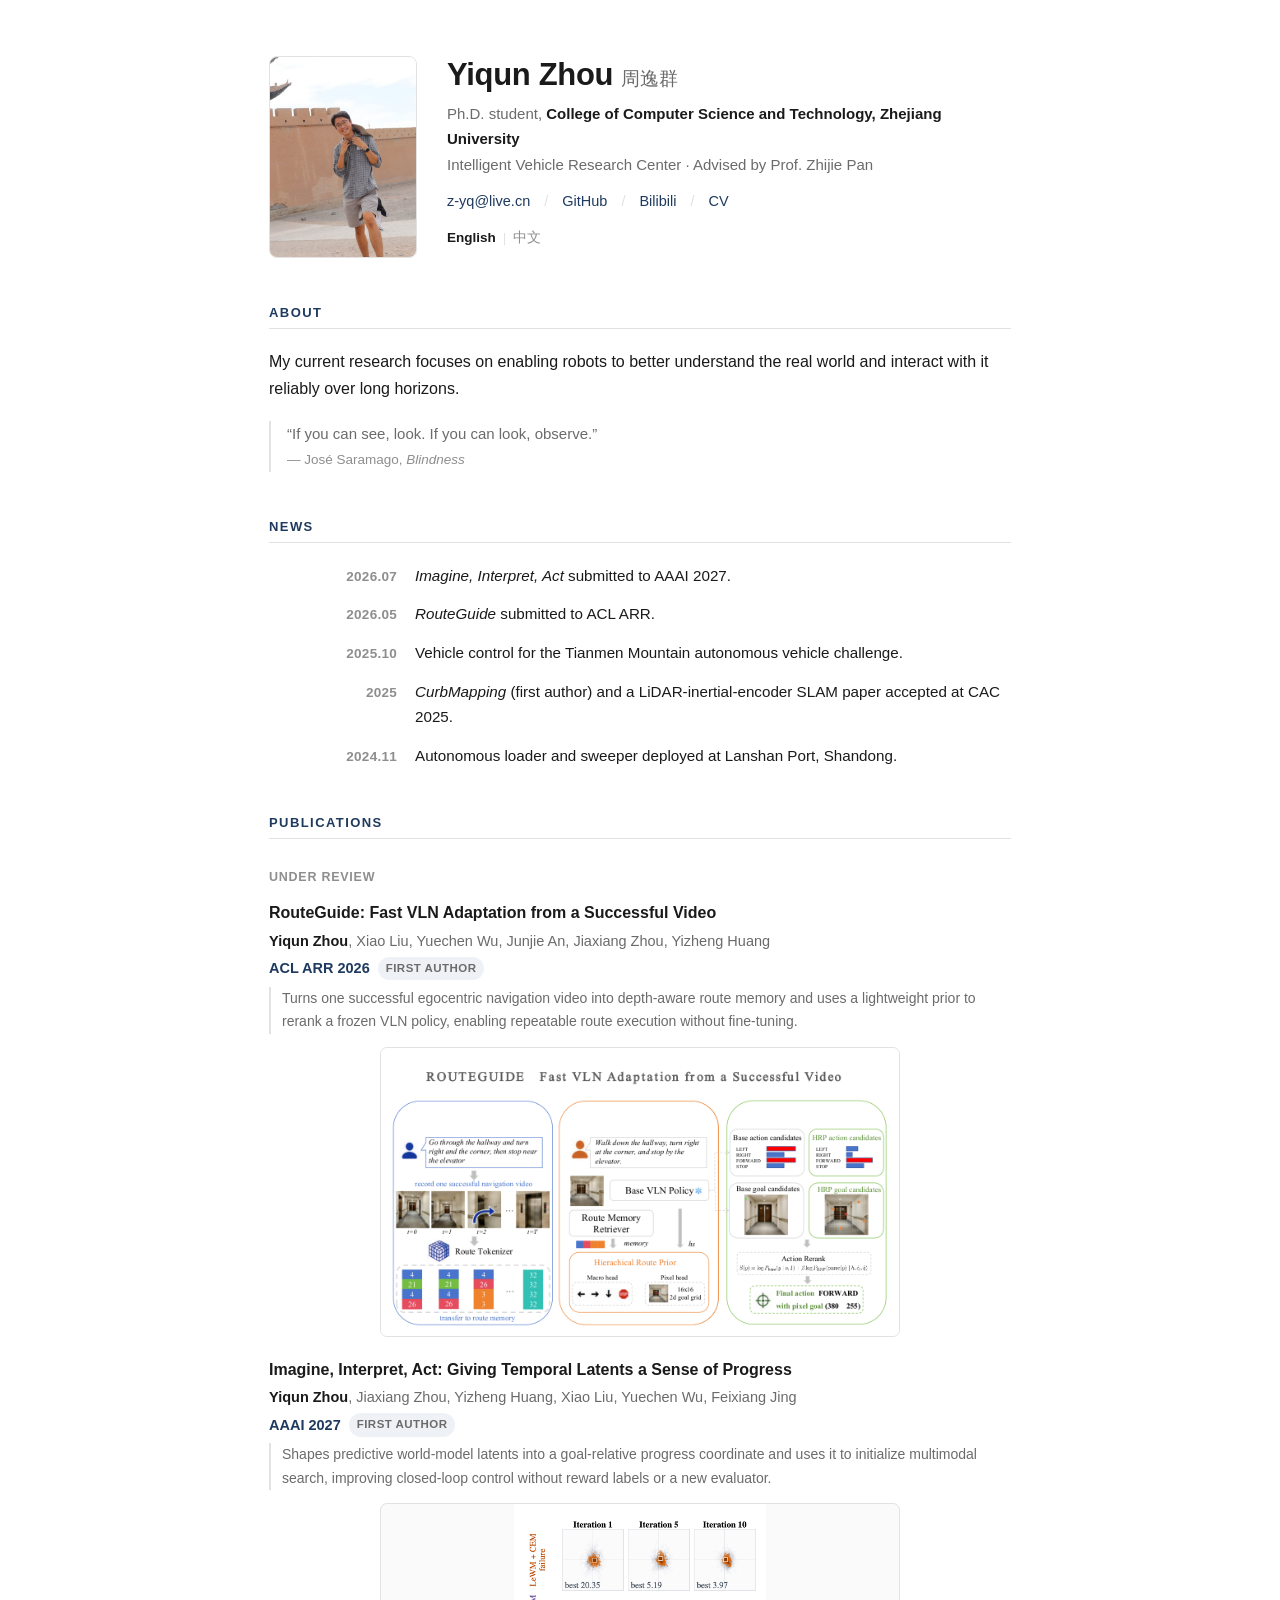
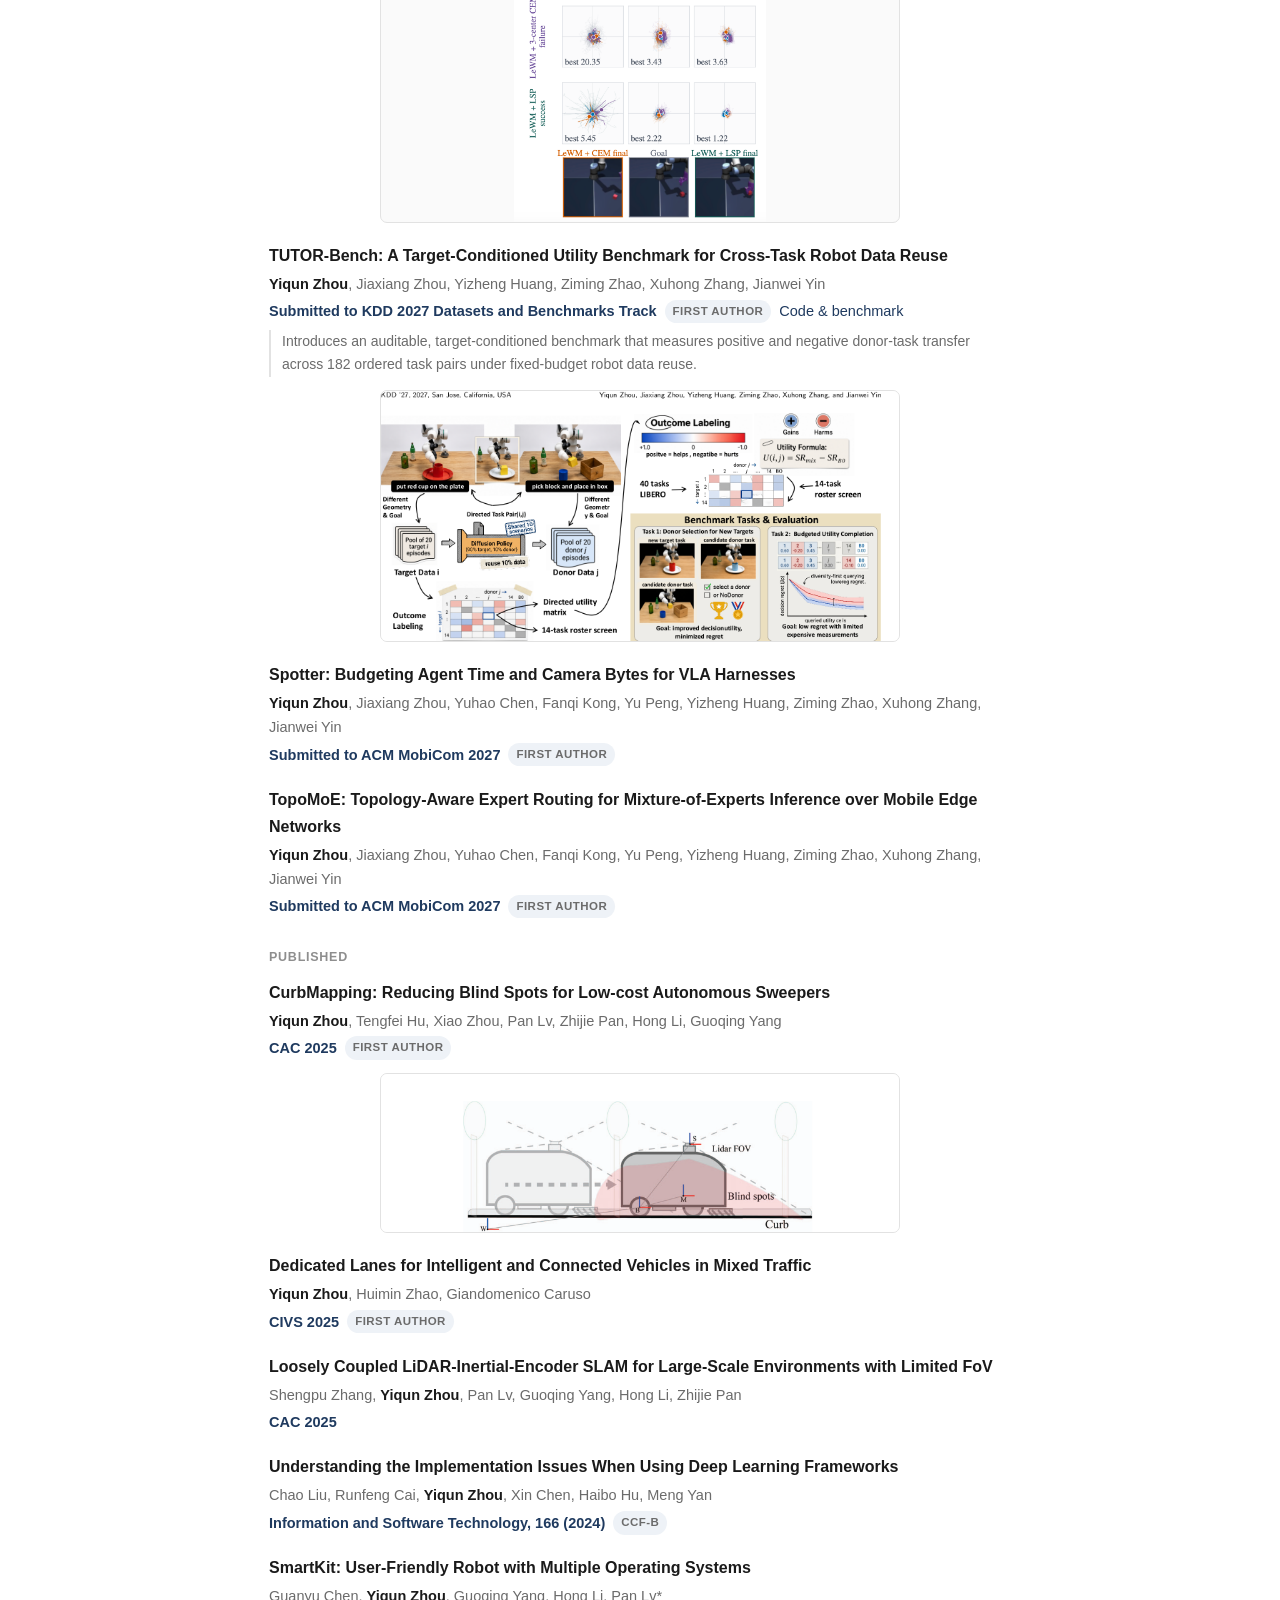
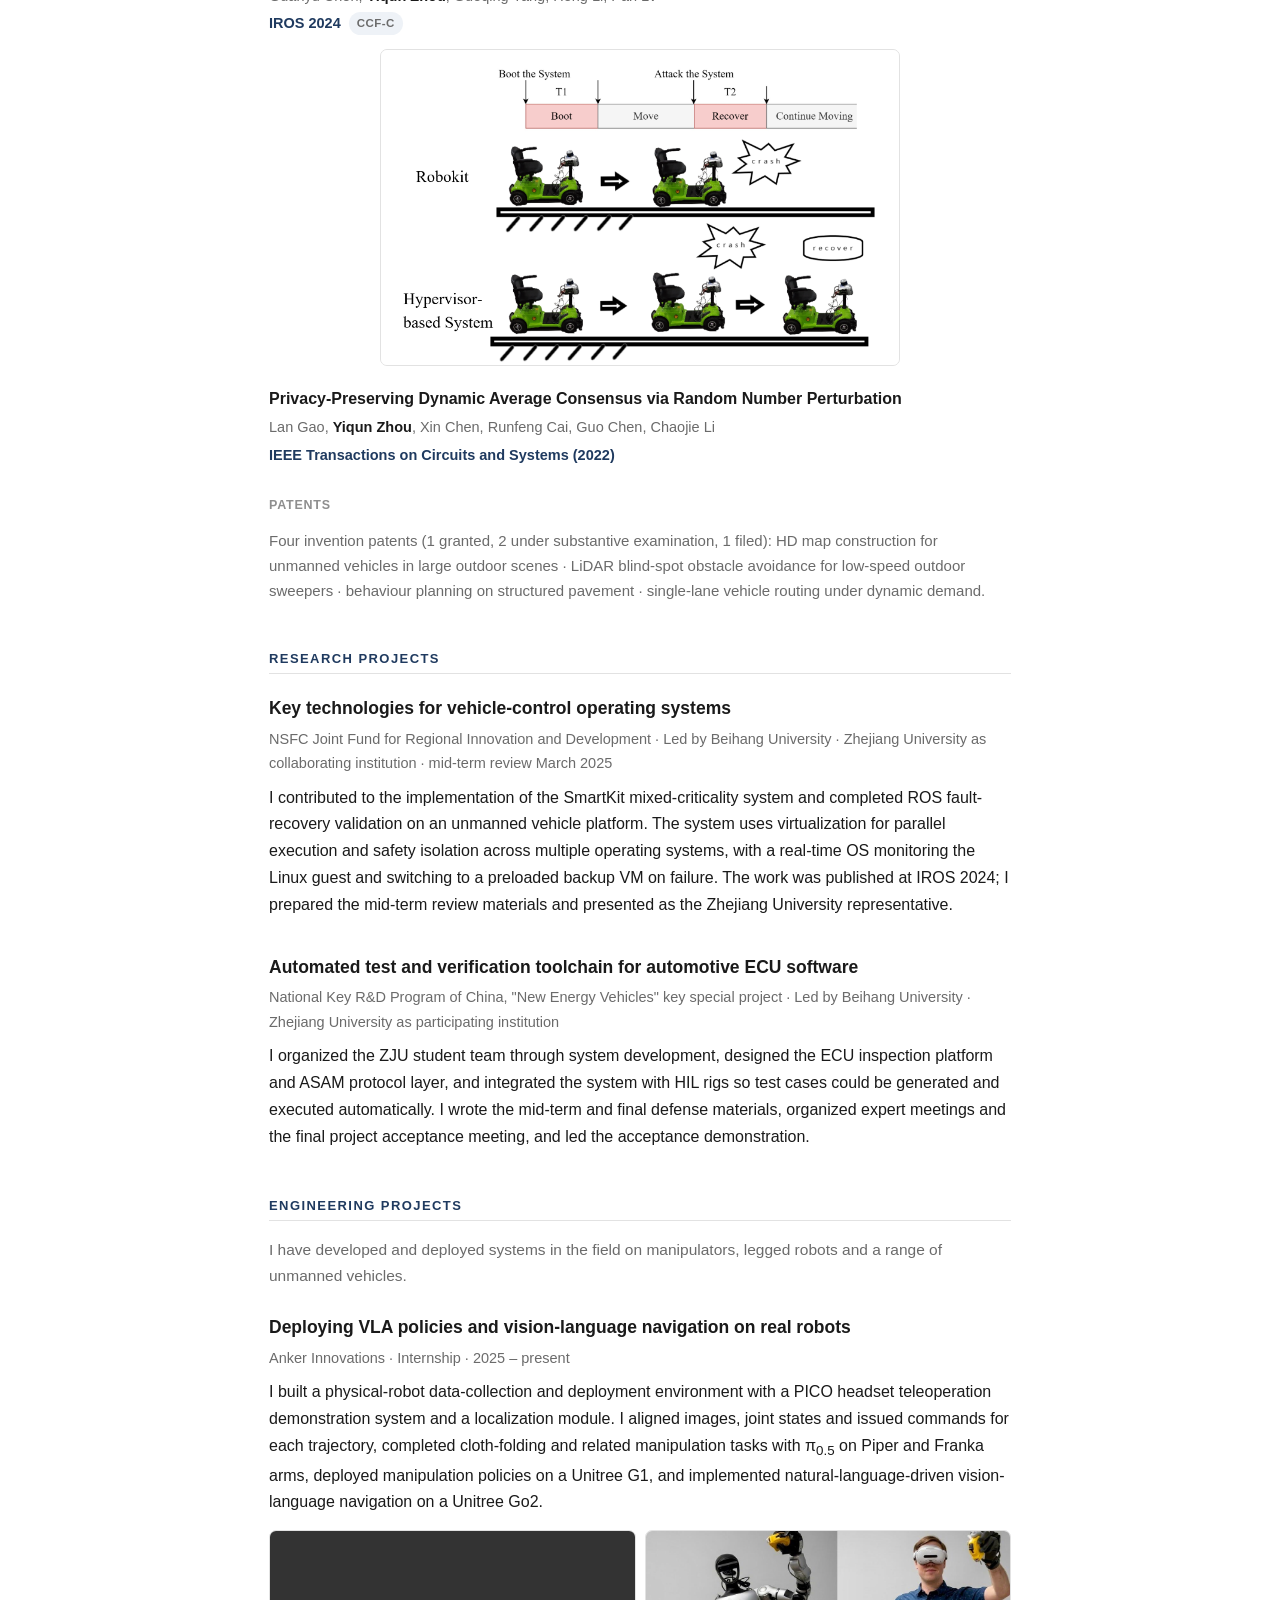
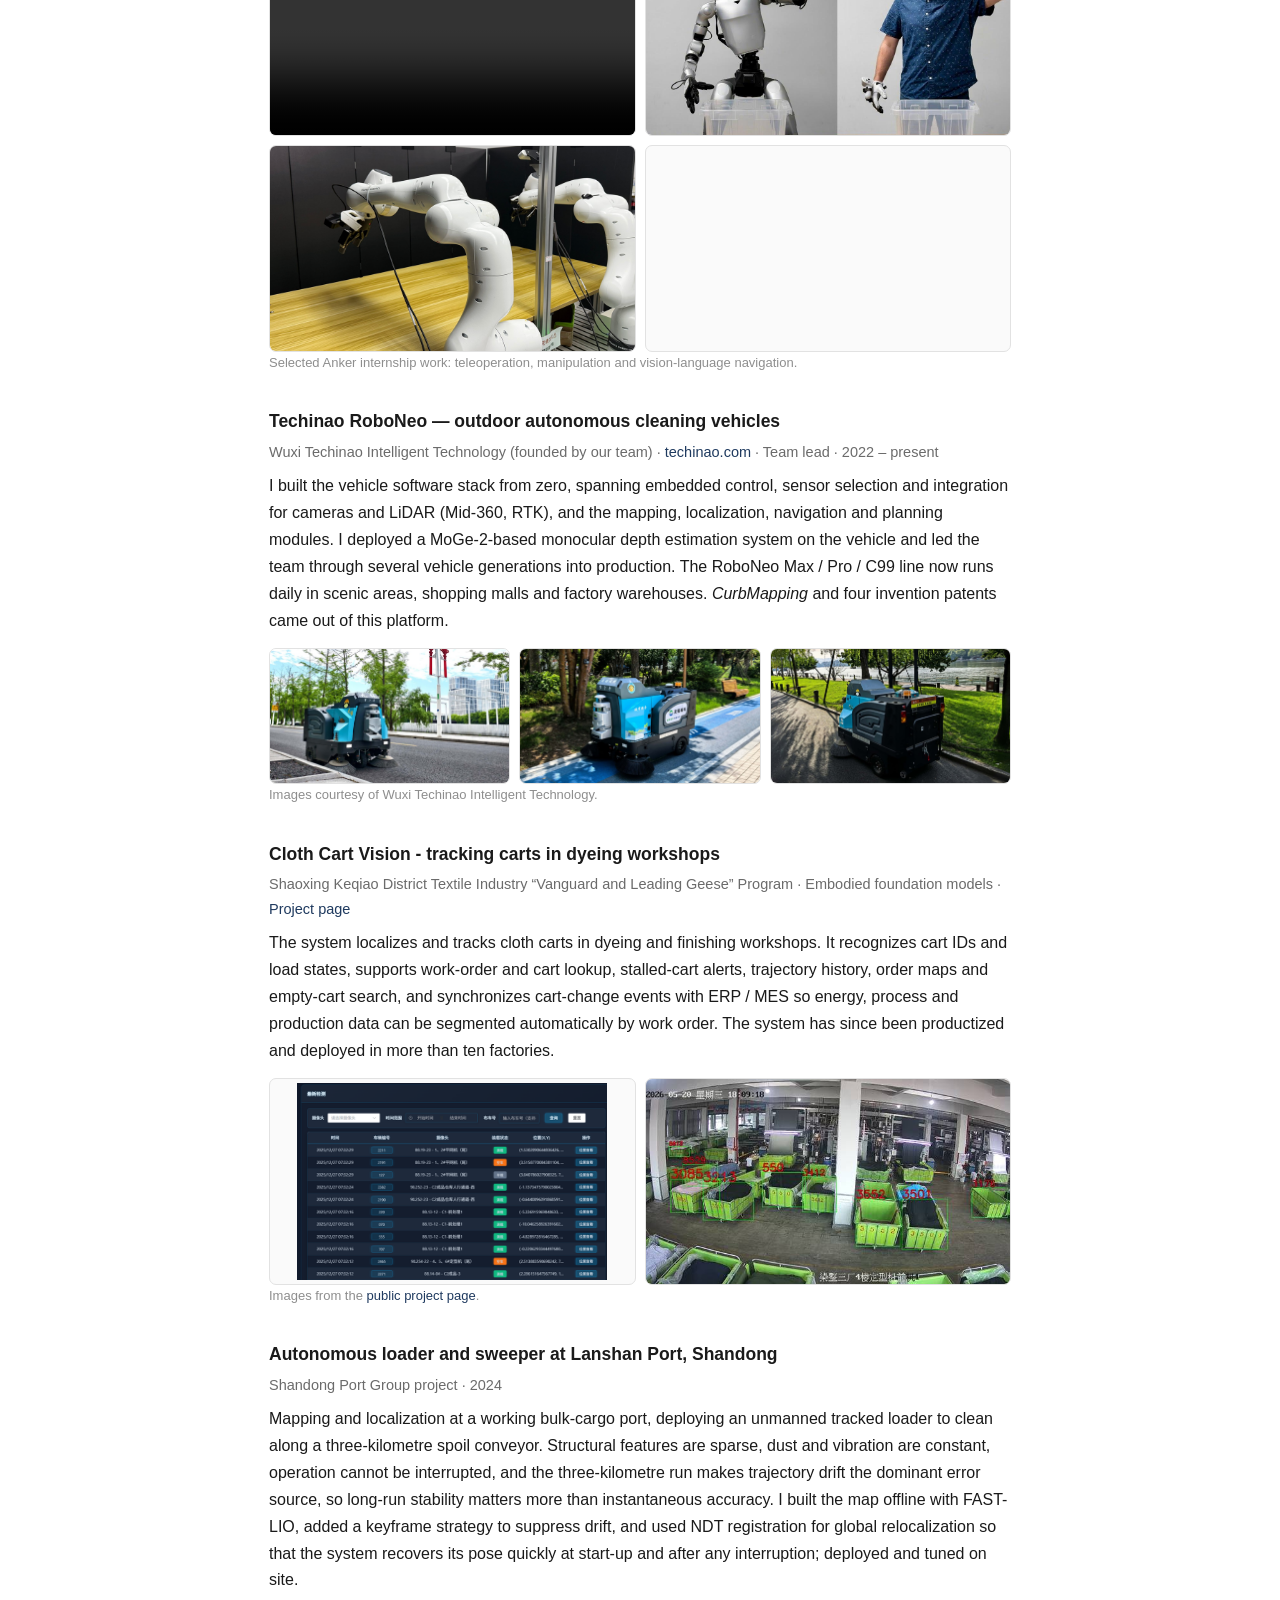
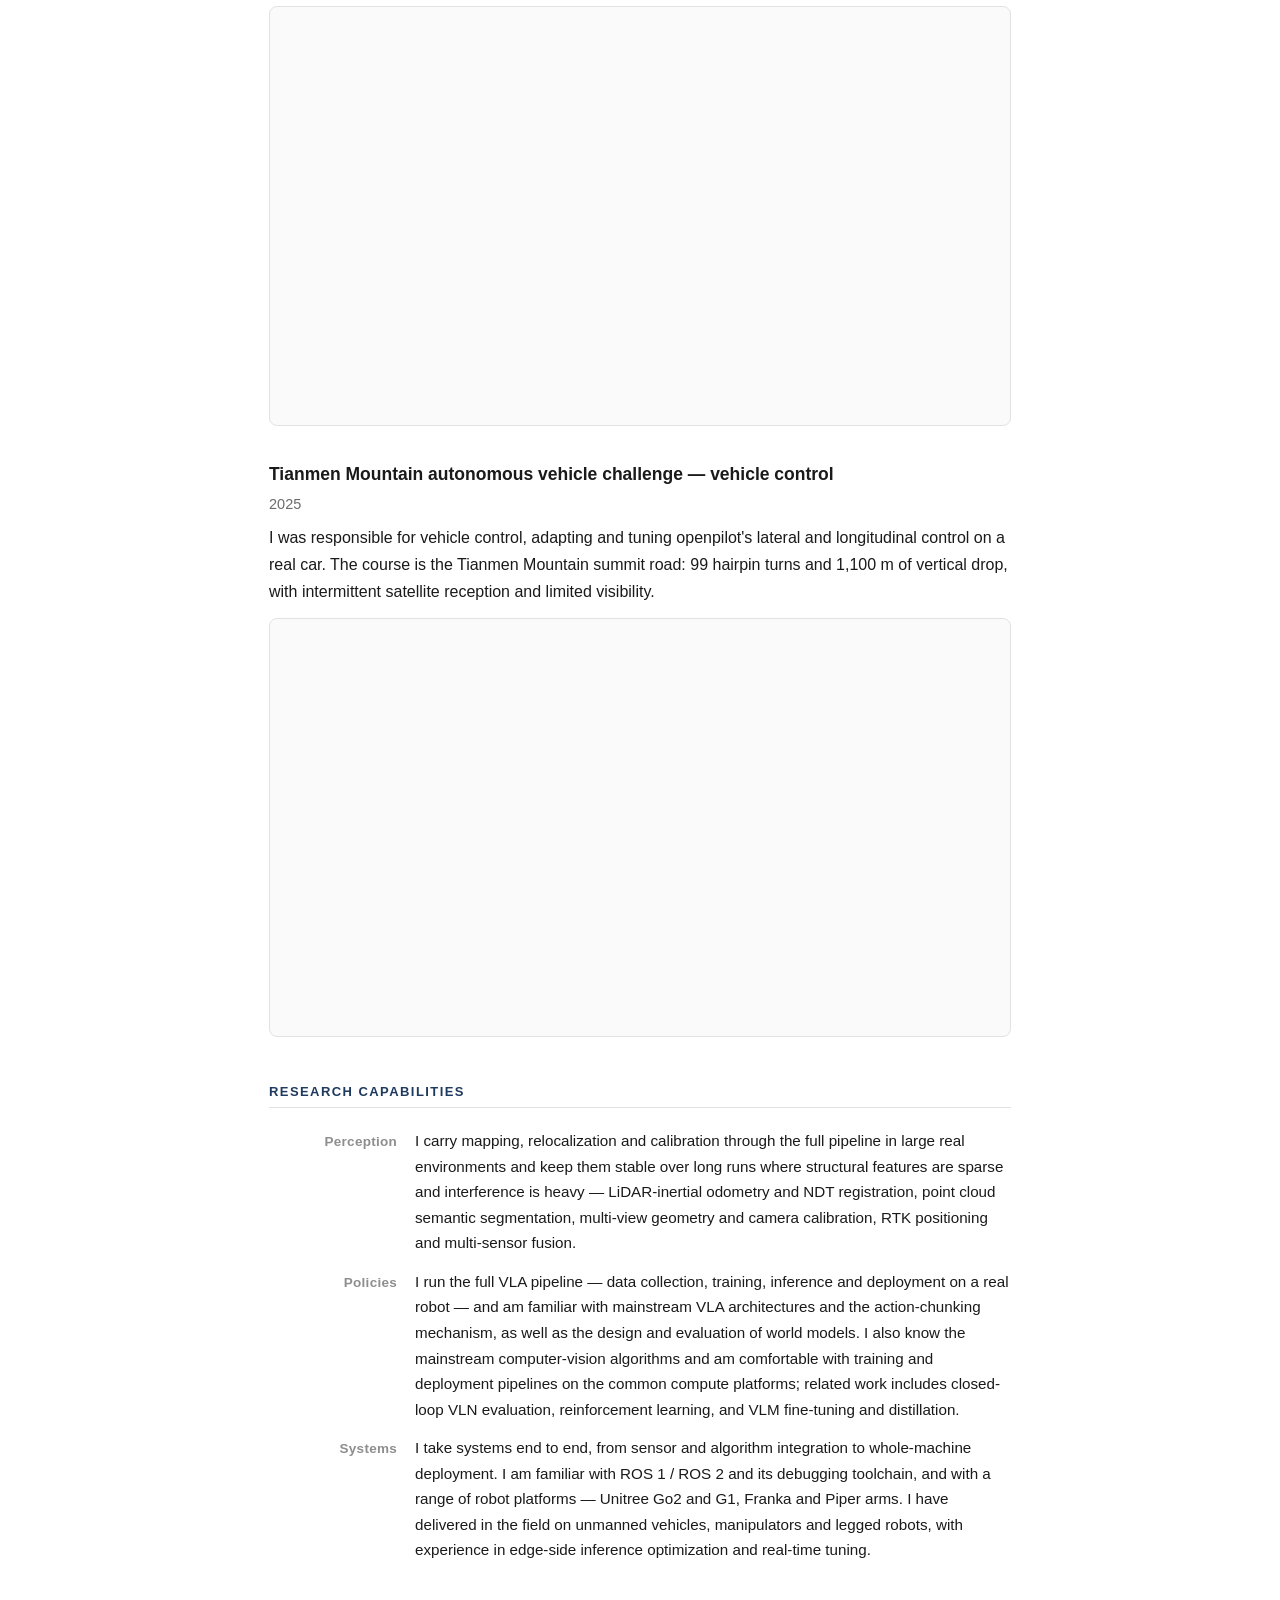
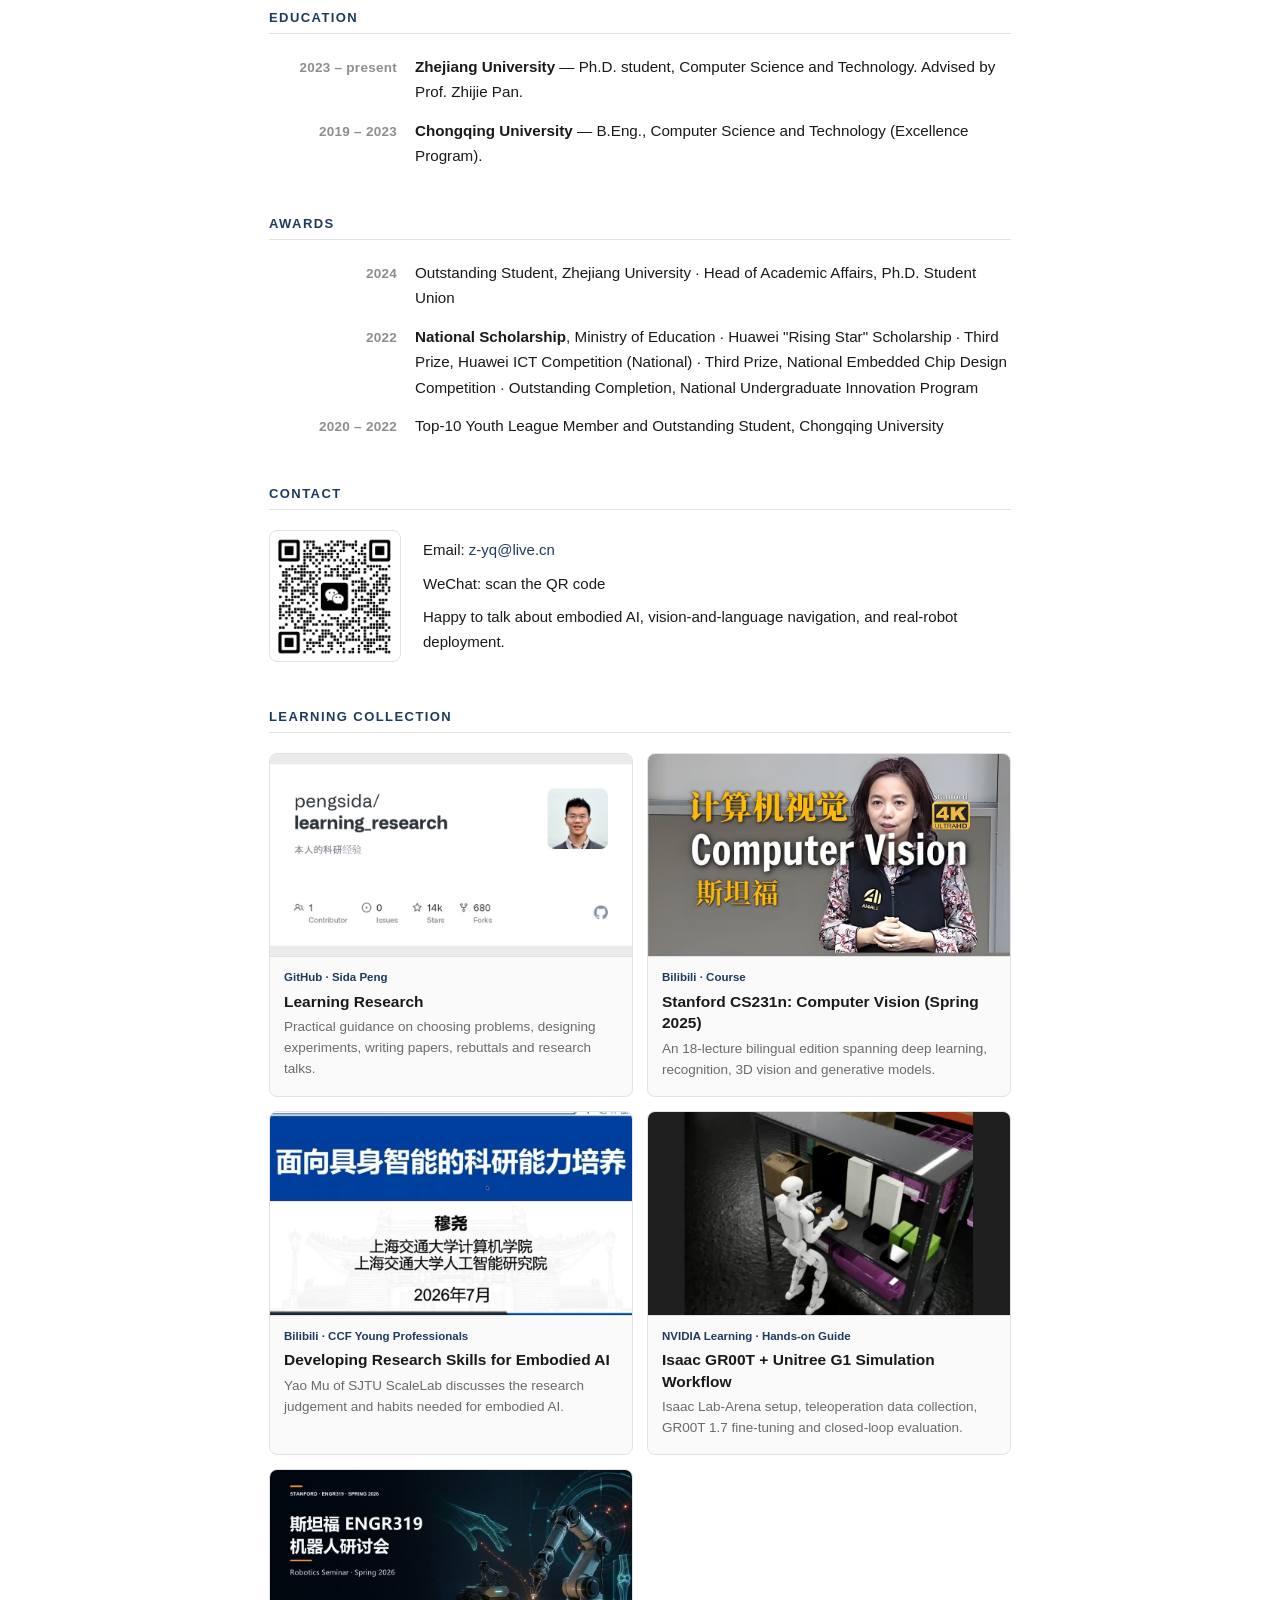
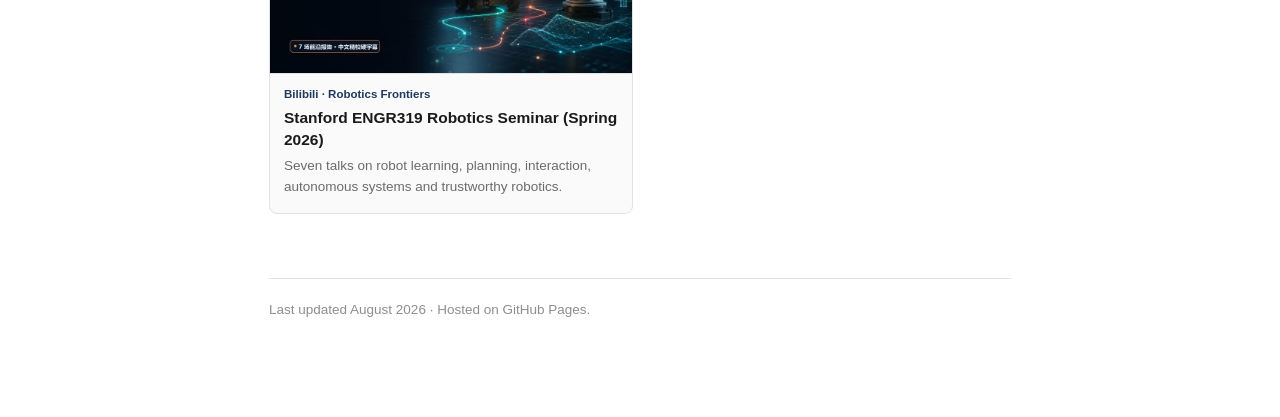
==== index.html @ 0c399bf4 "Add Anker internship media gallery" ====
<!doctype html>
<html lang="en">
<head>
<meta charset="utf-8">
<meta name="viewport" content="width=device-width, initial-scale=1">
<title>Yiqun Zhou</title>
<meta name="description" content="Yiqun Zhou — Ph.D. student at Zhejiang University working on embodied AI, vision-and-language navigation, and 3D perception.">
<link rel="stylesheet" href="style.css">
</head>
<body>
<div class="wrap">

<header>
  <img class="photo" src="photo.jpg?v=full" alt="Yiqun Zhou" width="893" height="1221">
  <div class="idblock">
    <h1>Yiqun Zhou<span class="cn">周逸群</span></h1>
    <p class="affil">
      Ph.D. student, <strong>College of Computer Science and
      Technology, Zhejiang University</strong><br>
      Intelligent Vehicle Research Center · Advised by Prof. Zhijie Pan
    </p>
    <div class="links">
      <a href="mailto:z-yq@live.cn">z-yq@live.cn</a><span>/</span>
      <a href="https://github.com/yqzhou886">GitHub</a><span>/</span>
      <a href="https://space.bilibili.com/53309716">Bilibili</a><span>/</span>
      <a href="cv-en.pdf">CV</a>
    </div>
    <div class="langsw"><a href="index.html" class="on">English</a><span>|</span><a href="zh.html" >中文</a></div>
  </div>
</header>

<section class="bio">
  <h2>About</h2><hr>
  <p>My current research focuses on enabling robots to better understand the
    real world and interact with it reliably over long horizons.</p>
  <blockquote>“If you can see, look. If you can look, observe.”
    <cite>— José Saramago, <em>Blindness</em></cite></blockquote>
</section>

<section>
  <h2>News</h2><hr>
  <div class="row"><div class="k">2026.07</div><div class="v">
    <em>Imagine, Interpret, Act</em> submitted to AAAI 2027.</div></div>
  <div class="row"><div class="k">2026.05</div><div class="v">
    <em>RouteGuide</em> submitted to ACL ARR.</div></div>
  <div class="row"><div class="k">2025.10</div><div class="v">
    Vehicle control for the Tianmen Mountain autonomous vehicle challenge.</div></div>
  <div class="row"><div class="k">2025</div><div class="v">
    <em>CurbMapping</em> (first author) and a LiDAR-inertial-encoder SLAM paper
    accepted at CAC 2025.</div></div>
  <div class="row"><div class="k">2024.11</div><div class="v">
    Autonomous loader and sweeper deployed at Lanshan Port, Shandong.</div></div>
</section>

<section>
  <h2>Publications</h2><hr>

  <p class="grouplabel">Under review</p>

  <div class="pub">
    <span class="t">RouteGuide: Fast VLN Adaptation from a Successful Video</span>
    <span class="a"><b>Yiqun Zhou</b>, Xiao Liu, Yuechen Wu, Junjie An,
      Jiaxiang Zhou, Yizheng Huang</span>
    <div class="v"><span class="venue">ACL ARR 2026</span>
      <span class="badge">FIRST AUTHOR</span></div>
    <div class="result">Turns one successful egocentric navigation video into depth-aware route memory and uses a lightweight prior to rerank a frozen VLN policy, enabling repeatable route execution without fine-tuning.</div>
    <img class="pub-figure" src="routeguide.png"
      alt="ROUTEGUIDE route-memory and memory-conditioned reranking overview"
      loading="lazy">
  </div>

  <div class="pub">
    <span class="t">Imagine, Interpret, Act: Giving Temporal Latents a Sense of
      Progress</span>
    <span class="a"><b>Yiqun Zhou</b>, Jiaxiang Zhou, Yizheng Huang, Xiao Liu,
      Yuechen Wu, Feixiang Jing</span>
    <div class="v"><span class="venue">AAAI 2027</span>
      <span class="badge">FIRST AUTHOR</span></div>
    <div class="result">Shapes predictive world-model latents into a goal-relative progress coordinate and uses it to initialize multimodal search, improving closed-loop control without reward labels or a new evaluator.</div>
    <img class="pub-figure" src="imagine-interpret-act.png"
      alt="Qualitative visual-control comparison across LeWM, CEM and LSP iterations"
      loading="lazy">
  </div>

  <div class="pub">
    <span class="t">TUTOR-Bench: A Target-Conditioned Utility Benchmark for
      Cross-Task Robot Data Reuse</span>
    <span class="a"><b>Yiqun Zhou</b>, Jiaxiang Zhou, Yizheng Huang, Ziming Zhao,
      Xuhong Zhang, Jianwei Yin</span>
    <div class="v"><span class="venue">Submitted to KDD 2027 Datasets and Benchmarks Track</span>
      <span class="badge">FIRST AUTHOR</span>
      <a href="https://github.com/yqzhou886/TUTOR-Bench" target="_blank" rel="noopener noreferrer">Code &amp; benchmark</a></div>
    <div class="result">Introduces an auditable, target-conditioned benchmark that measures positive and negative donor-task transfer across 182 ordered task pairs under fixed-budget robot data reuse.</div>
    <img class="pub-figure" src="tutor-bench.png"
      alt="TUTOR-Bench construction and benchmark-task overview"
      loading="lazy">
  </div>

  <div class="pub">
    <span class="t">Spotter: Budgeting Agent Time and Camera Bytes for VLA Harnesses</span>
    <span class="a"><b>Yiqun Zhou</b>, Jiaxiang Zhou, Yuhao Chen, Fanqi Kong,
      Yu Peng, Yizheng Huang, Ziming Zhao, Xuhong Zhang, Jianwei Yin</span>
    <div class="v"><span class="venue">Submitted to ACM MobiCom 2027</span>
      <span class="badge">FIRST AUTHOR</span></div>
  </div>

  <div class="pub">
    <span class="t">TopoMoE: Topology-Aware Expert Routing for Mixture-of-Experts
      Inference over Mobile Edge Networks</span>
    <span class="a"><b>Yiqun Zhou</b>, Jiaxiang Zhou, Yuhao Chen, Fanqi Kong,
      Yu Peng, Yizheng Huang, Ziming Zhao, Xuhong Zhang, Jianwei Yin</span>
    <div class="v"><span class="venue">Submitted to ACM MobiCom 2027</span>
      <span class="badge">FIRST AUTHOR</span></div>
  </div>

  <p class="grouplabel">Published</p>

  <div class="pub">
    <span class="t">CurbMapping: Reducing Blind Spots for Low-cost Autonomous
      Sweepers</span>
    <span class="a"><b>Yiqun Zhou</b>, Tengfei Hu, Xiao Zhou, Pan Lv,
      Zhijie Pan, Hong Li, Guoqing Yang</span>
    <div class="v"><span class="venue">CAC 2025</span>
      <span class="badge">FIRST AUTHOR</span></div>
    <img class="pub-figure" src="curbmapping.png"
      alt="CurbMapping LiDAR field-of-view and blind-spot overview"
      loading="lazy">
  </div>

  <div class="pub">
    <span class="t">Dedicated Lanes for Intelligent and Connected Vehicles in
      Mixed Traffic</span>
    <span class="a"><b>Yiqun Zhou</b>, Huimin Zhao, Giandomenico Caruso</span>
    <div class="v"><span class="venue">CIVS 2025</span>
      <span class="badge">FIRST AUTHOR</span></div>
  </div>

  <div class="pub">
    <span class="t">Loosely Coupled LiDAR-Inertial-Encoder SLAM for Large-Scale
      Environments with Limited FoV</span>
    <span class="a">Shengpu Zhang, <b>Yiqun Zhou</b>, Pan Lv, Guoqing Yang,
      Hong Li, Zhijie Pan</span>
    <div class="v"><span class="venue">CAC 2025</span></div>
  </div>

  <div class="pub">
    <span class="t">Understanding the Implementation Issues When Using Deep
      Learning Frameworks</span>
    <span class="a">Chao Liu, Runfeng Cai, <b>Yiqun Zhou</b>, Xin Chen,
      Haibo Hu, Meng Yan</span>
    <div class="v"><span class="venue">Information and Software Technology,
      166 (2024)</span><span class="badge">CCF-B</span></div>
  </div>

  <div class="pub">
    <span class="t">SmartKit: User-Friendly Robot with Multiple Operating
      Systems</span>
    <span class="a">Guanyu Chen, <b>Yiqun Zhou</b>, Guoqing Yang, Hong Li,
      Pan Lv*</span>
    <div class="v"><span class="venue">IROS 2024</span>
      <span class="badge">CCF-C</span></div>
    <img class="pub-figure" src="smartkit.png"
      alt="SmartKit hypervisor-based robot recovery overview"
      loading="lazy">
  </div>

  <div class="pub">
    <span class="t">Privacy-Preserving Dynamic Average Consensus via Random
      Number Perturbation</span>
    <span class="a">Lan Gao, <b>Yiqun Zhou</b>, Xin Chen, Runfeng Cai,
      Guo Chen, Chaojie Li</span>
    <div class="v"><span class="venue">IEEE Transactions on Circuits and
      Systems (2022)</span></div>
  </div>

  <p class="grouplabel">Patents</p>
  <p style="color:var(--muted);font-size:15px;margin:0">
    Four invention patents (1 granted, 2 under substantive examination, 1
    filed): HD map construction for unmanned vehicles in large outdoor scenes ·
    LiDAR blind-spot obstacle avoidance for low-speed outdoor sweepers ·
    behaviour planning on structured pavement · single-lane vehicle routing
    under dynamic demand.</p>
</section>

<section>
  <h2>Research Projects</h2><hr>
  <div class="sys">
    <h3>Key technologies for vehicle-control operating systems</h3>
    <p class="meta">NSFC Joint Fund for Regional Innovation and Development · Led by Beihang University ·
      Zhejiang University as collaborating institution · mid-term review March 2025</p>
    <p>I contributed to the implementation of the SmartKit mixed-criticality
      system and completed ROS fault-recovery validation on an unmanned vehicle
      platform. The system uses virtualization for parallel execution and safety
      isolation across multiple operating systems, with a real-time OS monitoring
      the Linux guest and switching to a preloaded backup VM on failure. The work
      was published at IROS 2024; I prepared the mid-term review materials and
      presented as the Zhejiang University representative.</p>
  </div>

  <div class="sys">
    <h3>Automated test and verification toolchain for automotive ECU software</h3>
    <p class="meta">National Key R&amp;D Program of China, "New Energy Vehicles"
      key special project · Led by Beihang University · Zhejiang University as
      participating institution</p>
    <p>I organized the ZJU student team through system development, designed the
      ECU inspection platform and ASAM protocol layer, and integrated the system
      with HIL rigs so test cases could be generated and executed automatically.
      I wrote the mid-term and final defense materials, organized expert
      meetings and the final project acceptance meeting, and led the acceptance
      demonstration.</p>
  </div>
</section>

<section>
  <h2>Engineering Projects</h2><hr>
  <p class="lead">I have developed and deployed systems in the field on
  manipulators, legged robots and a range of unmanned vehicles.</p>

  <div class="sys">
    <h3>Deploying VLA policies and vision-language navigation on real robots</h3>
    <p class="meta">Anker Innovations · Internship · 2025 – present</p>
    <p>I built a physical-robot data-collection and deployment environment with a
      PICO headset teleoperation demonstration system and a localization module.
      I aligned images, joint states and issued commands for each trajectory,
      completed cloth-folding and related manipulation tasks with &pi;<sub>0.5</sub>
      on Piper and Franka arms, deployed manipulation policies on a Unitree G1,
      and implemented natural-language-driven vision-language navigation on a
      Unitree Go2.</p>
    <div class="gallery anker-gallery">
      <video controls muted playsinline preload="metadata"
        aria-label="Page management demonstration on a Unitree robot">
        <source src="anker-page-management.mp4" type="video/mp4">
        Your browser does not support the video element.
      </video>
      <img src="anker-pico-teleoperation.png"
        alt="PICO headset teleoperation demonstration with a humanoid robot">
      <img src="anker-franka.png" alt="Franka robot manipulation setup">
      <video autoplay loop muted playsinline preload="metadata"
        aria-label="Unitree Go2 vision-language navigation demonstration">
        <source src="anker-go2-vln.mp4" type="video/mp4">
      </video>
    </div>
    <p class="caption">Selected Anker internship work: teleoperation, manipulation and vision-language navigation.</p>
  </div>

  <div class="sys">
    <h3>Techinao RoboNeo — outdoor autonomous cleaning vehicles</h3>
    <p class="meta">Wuxi Techinao Intelligent Technology (founded by our team) ·
      <a href="https://www.techinao.com/">techinao.com</a> · Team lead ·
      2022 – present</p>
    <p>I built the vehicle software stack from zero, spanning embedded control,
      sensor selection and integration for cameras and LiDAR (Mid-360, RTK), and
      the mapping, localization, navigation and planning modules. I deployed a
      MoGe-2-based monocular depth estimation system on the vehicle and led the
      team
      through several vehicle generations into production. The RoboNeo Max /
      Pro / C99 line now runs daily in scenic areas, shopping malls and factory
      warehouses. <em>CurbMapping</em> and four invention patents came out of
      this platform.</p>
    <div class="gallery">
      <img src="robo-1.jpg" alt="RoboNeo sweeping an urban road">
      <img src="robo-2.jpg" alt="RoboNeo on a park path">
      <img src="robo-3.jpg" alt="RoboNeo operating at a lakeside scenic area">
    </div>
    <p class="caption">Images courtesy of Wuxi Techinao Intelligent
      Technology.</p>
  </div>

  <div class="sys">
    <h3>Cloth Cart Vision - tracking carts in dyeing workshops</h3>
    <p class="meta">Shaoxing Keqiao District Textile Industry “Vanguard and
      Leading Geese” Program · Embodied foundation models ·
      <a href="http://www.textileai.cn/%e5%b8%83%e8%bd%a6%e6%85%a7%e7%9c%bc-%e5%8d%b0%e6%9f%93%e5%b8%83%e8%bd%a6%e5%ae%9a%e4%bd%8d/">Project page</a></p>
    <p>The system localizes and tracks cloth carts in dyeing and finishing
      workshops. It recognizes cart IDs and
      load states, supports work-order and cart lookup, stalled-cart alerts,
      trajectory history, order maps and empty-cart search, and synchronizes
      cart-change events with ERP / MES so energy, process and production data
      can be segmented automatically by work order. The system has since been
      productized and deployed in more than ten factories.</p>
    <div class="gallery">
      <img class="contain" src="textileai-dashboard.png" alt="Cloth Cart Vision dashboard showing cart locations and load states">
      <img src="textileai-workshop.jpg" alt="Vision-based cloth cart detection in a dyeing workshop">
    </div>
    <p class="caption">Images from the
      <a href="http://www.textileai.cn/%e5%b8%83%e8%bd%a6%e6%85%a7%e7%9c%bc-%e5%8d%b0%e6%9f%93%e5%b8%83%e8%bd%a6%e5%ae%9a%e4%bd%8d/">public project page</a>.</p>
  </div>

  <div class="sys">
    <h3>Autonomous loader and sweeper at Lanshan Port, Shandong</h3>
    <p class="meta">Shandong Port Group project · 2024</p>
    <p>Mapping and localization at a working bulk-cargo port, deploying an
      unmanned tracked loader to clean along a three-kilometre spoil conveyor.
      Structural features are sparse, dust and vibration are constant,
      operation cannot be interrupted, and the three-kilometre run makes
      trajectory drift the dominant error source, so long-run stability matters
      more than instantaneous accuracy. I built the map offline with FAST-LIO,
      added a keyframe strategy to suppress drift, and used NDT registration
      for global relocalization so that the system recovers its pose quickly at
      start-up and after any interruption; deployed and tuned on site.</p>
    <div class="videobox">
      <iframe src="https://player.bilibili.com/player.html?bvid=BV1hGzhYCEnX&autoplay=0&high_quality=1"
              scrolling="no" frameborder="no" framespacing="0"
              allowfullscreen="true" title="Lanshan Port deployment"></iframe>
    </div>
  </div>

  <div class="sys">
    <h3>Tianmen Mountain autonomous vehicle challenge — vehicle control</h3>
    <p class="meta">2025</p>
    <p>I was responsible for vehicle control, adapting and tuning openpilot's
      lateral and longitudinal control on a real car. The course is the Tianmen
      Mountain summit road: 99 hairpin turns and 1,100 m of vertical drop, with
      intermittent satellite reception and limited visibility.</p>
    <div class="videobox">
      <iframe src="https://player.bilibili.com/player.html?bvid=BV1uFsbzVEuu&autoplay=0&high_quality=1"
              scrolling="no" frameborder="no" framespacing="0"
              allowfullscreen="true" title="openpilot control"></iframe>
    </div>
  </div>
</section>

<section>
  <h2>Research Capabilities</h2><hr>
  <div class="row"><div class="k">Perception</div><div class="v">
    I carry mapping, relocalization and calibration through the full pipeline
    in large real environments and keep them stable over long runs where
    structural features are sparse and interference is heavy — LiDAR-inertial
    odometry and NDT registration, point cloud semantic segmentation,
    multi-view geometry and camera calibration, RTK positioning and
    multi-sensor fusion.
  </div></div>
  <div class="row"><div class="k">Policies</div><div class="v">
    I run the full VLA pipeline — data collection, training, inference and
    deployment on a real robot — and am familiar with mainstream VLA
    architectures and the action-chunking mechanism, as well as the design and
    evaluation of world models. I also know the mainstream computer-vision
    algorithms and am comfortable with training and deployment pipelines on the
    common compute platforms; related work includes closed-loop VLN evaluation,
    reinforcement learning, and VLM fine-tuning and distillation.
  </div></div>
  <div class="row"><div class="k">Systems</div><div class="v">
    I take systems end to end, from sensor and algorithm integration to
    whole-machine deployment. I am familiar with ROS 1 / ROS 2 and its
    debugging toolchain, and with a range of robot platforms — Unitree Go2 and
    G1, Franka and Piper arms. I have delivered in the field on unmanned
    vehicles, manipulators and legged robots, with experience in edge-side
    inference optimization and real-time tuning.
  </div></div>
</section>

<section>
  <h2>Education</h2><hr>
  <div class="row"><div class="k">2023 – present</div><div class="v">
    <strong>Zhejiang University</strong> — Ph.D. student, Computer
    Science and Technology. Advised by Prof. Zhijie Pan.
  </div></div>
  <div class="row"><div class="k">2019 – 2023</div><div class="v">
    <strong>Chongqing University</strong> — B.Eng., Computer Science and
    Technology (Excellence Program).
  </div></div>
</section>

<section>
  <h2>Awards</h2><hr>
  <div class="row"><div class="k">2024</div><div class="v">
    Outstanding Student, Zhejiang University · Head of Academic Affairs,
    Ph.D. Student Union
  </div></div>
  <div class="row"><div class="k">2022</div><div class="v">
    <strong>National Scholarship</strong>, Ministry of Education ·
    Huawei "Rising Star" Scholarship · Third Prize, Huawei ICT Competition
    (National) · Third Prize, National Embedded Chip Design Competition ·
    Outstanding Completion, National Undergraduate Innovation Program
  </div></div>
  <div class="row"><div class="k">2020 – 2022</div><div class="v">
    Top-10 Youth League Member and Outstanding Student, Chongqing University
  </div></div>
</section>

<section>
  <h2>Contact</h2><hr>
  <div class="contact">
    <img src="wechat.png" alt="WeChat QR code">
    <div class="info">
      <p>Email: <a href="mailto:z-yq@live.cn">z-yq@live.cn</a></p>
      <p>WeChat: scan the QR code</p>
      <p>Happy to talk about embodied AI, vision-and-language navigation, and
        real-robot deployment.</p>
    </div>
  </div>
</section>

<section>
  <h2>Learning Collection</h2><hr>
  <div class="resources">
    <a class="resource" href="https://github.com/pengsida/learning_research" target="_blank" rel="noopener noreferrer">
      <img src="resource-learning-research.jpg" alt="Preview of the Learning Research GitHub repository">
      <span class="resource-body">
        <span class="resource-type">GitHub · Sida Peng</span>
        <strong>Learning Research</strong>
        <span class="resource-desc">Practical guidance on choosing problems, designing experiments, writing papers, rebuttals and research talks.</span>
      </span>
    </a>
    <a class="resource" href="https://www.bilibili.com/video/BV1YJ3PzLEiW/" target="_blank" rel="noopener noreferrer">
      <img src="resource-cs231n.jpg" alt="Stanford CS231n Spring 2025 course cover">
      <span class="resource-body">
        <span class="resource-type">Bilibili · Course</span>
        <strong>Stanford CS231n: Computer Vision (Spring 2025)</strong>
        <span class="resource-desc">An 18-lecture bilingual edition spanning deep learning, recognition, 3D vision and generative models.</span>
      </span>
    </a>
    <a class="resource" href="https://www.bilibili.com/video/BV1seKG6FEdu/" target="_blank" rel="noopener noreferrer">
      <img src="resource-embodied-research.jpg" alt="Research skills for embodied AI talk cover">
      <span class="resource-body">
        <span class="resource-type">Bilibili · CCF Young Professionals</span>
        <strong>Developing Research Skills for Embodied AI</strong>
        <span class="resource-desc">Yao Mu of SJTU ScaleLab discusses the research judgement and habits needed for embodied AI.</span>
      </span>
    </a>
    <a class="resource" href="https://docs.nvidia.com/learning/physical-ai/gr00t-e2e-workflow/latest/simulation-workflow/sim-overview.html" target="_blank" rel="noopener noreferrer">
      <img src="resource-groot-simulation.jpg" alt="Unitree G1 manipulation task in Isaac Lab-Arena">
      <span class="resource-body">
        <span class="resource-type">NVIDIA Learning · Hands-on Guide</span>
        <strong>Isaac GR00T + Unitree G1 Simulation Workflow</strong>
        <span class="resource-desc">Isaac Lab-Arena setup, teleoperation data collection, GR00T 1.7 fine-tuning and closed-loop evaluation.</span>
      </span>
    </a>
    <a class="resource" href="https://www.bilibili.com/video/BV1y6uc6TEBX/" target="_blank" rel="noopener noreferrer">
      <img src="resource-engr319.jpg" alt="Stanford ENGR319 Robotics Seminar cover">
      <span class="resource-body">
        <span class="resource-type">Bilibili · Robotics Frontiers</span>
        <strong>Stanford ENGR319 Robotics Seminar (Spring 2026)</strong>
        <span class="resource-desc">Seven talks on robot learning, planning, interaction, autonomous systems and trustworthy robotics.</span>
      </span>
    </a>
  </div>
</section>

<footer>Last updated August 2026 · Hosted on GitHub Pages.</footer>

</div>
</body>
</html>
---- style.css ----
:root{
  --bg:#ffffff; --fg:#1a1a1a; --muted:#6b6b6b; --faint:#8e8e8e;
  --accent:#1f3a5f; --rule:#e2e2e2; --card:#fafafa; --badge:#eef2f7;
}
@media (prefers-color-scheme: dark){
  :root:not([data-theme="light"]){
    --bg:#14171a; --fg:#e8e8e8; --muted:#a0a6ad; --faint:#7f868d;
    --accent:#8fb4e0; --rule:#2a2f35; --card:#1b1f24; --badge:#222a33;
  }
}
:root[data-theme="dark"]{
  --bg:#14171a; --fg:#e8e8e8; --muted:#a0a6ad; --faint:#7f868d;
  --accent:#8fb4e0; --rule:#2a2f35; --card:#1b1f24; --badge:#222a33;
}
*{box-sizing:border-box}
html{-webkit-text-size-adjust:100%}
body{
  margin:0; background:var(--bg); color:var(--fg);
  font-family:-apple-system,BlinkMacSystemFont,"Segoe UI","Helvetica Neue",
              "PingFang SC","Hiragino Sans GB","Microsoft YaHei",Arial,sans-serif;
  font-size:16px; line-height:1.68;
}
.wrap{max-width:790px;margin:0 auto;padding:56px 24px 96px}
a{color:var(--accent);text-decoration:none}
a:hover{text-decoration:underline}

/* ---------- header ---------- */
header{display:flex;gap:30px;align-items:flex-start;flex-wrap:wrap}
.photo{
  width:148px;height:auto;aspect-ratio:893/1221;flex:none;border-radius:8px;
  background:var(--card);border:1px solid var(--rule);
  display:block;
}
.idblock{flex:1;min-width:260px}
h1{margin:0 0 2px;font-size:31px;line-height:1.2;letter-spacing:-.01em}
.cn{font-size:19px;color:var(--muted);font-weight:400;margin-left:8px}
.affil{margin:8px 0 0;color:var(--muted);font-size:15px}
.affil strong{color:var(--fg);font-weight:600}
.links{margin-top:12px;font-size:14.5px;display:flex;flex-wrap:wrap;gap:6px 14px}
.links span{color:var(--rule)}

/* ---------- goal ---------- */
.goal{
  margin:34px 0 0;padding:18px 22px;border-left:3px solid var(--accent);
  background:var(--card);border-radius:0 6px 6px 0;
}
.goal p{margin:0;font-size:18.5px;font-weight:600;letter-spacing:-.005em}

/* ---------- sections ---------- */
section{margin-top:44px}
h2{
  font-size:13px;text-transform:uppercase;letter-spacing:.11em;
  color:var(--accent);margin:0 0 4px;font-weight:700;
}
h2+hr{border:0;border-top:1px solid var(--rule);margin:0 0 20px}
p{margin:0 0 14px}
.bio p:last-child{margin-bottom:0}
.bio blockquote{
  margin:18px 0 0;padding-left:16px;border-left:2px solid var(--rule);
  color:var(--muted);font-size:15px;
}
.bio cite{display:block;margin-top:3px;color:var(--faint);font-style:normal;font-size:13.5px}

/* ---------- publications ---------- */
.grouplabel{
  font-size:12.5px;letter-spacing:.06em;text-transform:uppercase;
  color:var(--faint);margin:0 0 12px;font-weight:600;
}
.grouplabel:not(:first-child){margin-top:28px}
.pub{margin:0 0 20px;padding-left:0}
.pub .t{font-weight:600;display:block;margin-bottom:2px}
.pub .a{color:var(--muted);font-size:14.5px;display:block}
.pub .a b{color:var(--fg);font-weight:600}
.pub .v{font-size:14.5px;margin-top:3px;display:flex;flex-wrap:wrap;gap:8px;align-items:center}
.venue{color:var(--accent);font-weight:600}
.badge{
  display:inline-block;background:var(--badge);color:var(--muted);
  font-size:11.5px;letter-spacing:.04em;padding:2px 8px;border-radius:20px;
  font-weight:600;
}
.result{
  margin-top:6px;font-size:14px;color:var(--muted);
  padding-left:11px;border-left:2px solid var(--rule);
}
.pub-figure{
  display:block;width:100%;max-width:520px;max-height:320px;height:auto;
  object-fit:contain;margin:13px auto 0;
  border:1px solid var(--rule);border-radius:7px;background:var(--card);
}

/* ---------- systems ---------- */
.sys{margin-bottom:34px}
.sys h3{margin:0 0 3px;font-size:17.5px;font-weight:650}
.sys .meta{color:var(--muted);font-size:14.5px;margin:0 0 9px}
.sys p{margin:0 0 12px;}
.videobox{
  position:relative;width:100%;padding-top:56.25%;border-radius:8px;
  overflow:hidden;border:1px solid var(--rule);background:var(--card);
}
.videobox iframe{position:absolute;inset:0;width:100%;height:100%;border:0}

/* ---------- rows (skills / awards / education) ---------- */
.row{display:flex;gap:18px;margin-bottom:13px;align-items:baseline;flex-wrap:wrap}
.row .k{
  flex:0 0 128px;color:var(--faint);font-size:13.5px;font-weight:600;
  text-align:right;letter-spacing:.02em;
}
.row .v{flex:1;min-width:230px;font-size:15.2px}
@media (max-width:560px){
  .row{gap:2px}
  .row .k{flex:0 0 100%;text-align:left}
}
footer{margin-top:64px;padding-top:20px;border-top:1px solid var(--rule);
       color:var(--faint);font-size:13.5px}

.langsw{margin-top:14px;font-size:13.5px}
.langsw a{color:var(--faint)}
.langsw a.on{color:var(--fg);font-weight:650}
.langsw span{color:var(--rule);margin:0 7px}

/* ---------- image gallery ---------- */
.gallery{
  display:grid;grid-template-columns:repeat(auto-fit,minmax(200px,1fr));
  gap:9px;margin-top:14px;
}
.gallery img{
  width:100%;aspect-ratio:16/9;object-fit:cover;object-position:center;
  border-radius:7px;border:1px solid var(--rule);background:var(--card);
  display:block;
}
.gallery img.contain{object-fit:contain;padding:4px}
.gallery video{
  width:100%;aspect-ratio:16/9;object-fit:cover;
  border-radius:7px;border:1px solid var(--rule);background:var(--card);
  display:block;
}
.anker-gallery{grid-template-columns:repeat(2,minmax(0,1fr))}
.gallery .ph{
  display:flex;align-items:center;justify-content:center;aspect-ratio:4/3;
  border:1px dashed var(--rule);border-radius:8px;color:var(--faint);
  font-size:12.5px;background:var(--card);text-align:center;padding:10px;
  line-height:1.45;
}
.caption{margin-top:8px;font-size:13px;color:var(--faint)}
@media (max-width:560px){.anker-gallery{grid-template-columns:1fr}}

.lead{color:var(--muted);font-size:15.5px;margin:-4px 0 24px}

/* ---------- learning resources ---------- */
.resources{display:grid;grid-template-columns:repeat(2,minmax(0,1fr));gap:14px}
.resource{
  min-width:0;overflow:hidden;border:1px solid var(--rule);border-radius:8px;
  background:var(--card);color:var(--fg);display:flex;flex-direction:column;
  transition:transform .18s ease,border-color .18s ease;
}
.resource:hover{transform:translateY(-2px);border-color:var(--accent);text-decoration:none}
.resource:focus-visible{outline:2px solid var(--accent);outline-offset:3px}
.resource img{
  width:100%;aspect-ratio:16/9;object-fit:cover;display:block;
  background:var(--card);border-bottom:1px solid var(--rule);
}
.resource-body{display:flex;flex:1;flex-direction:column;gap:5px;padding:13px 14px 15px}
.resource-type{color:var(--accent);font-size:11.5px;font-weight:700;line-height:1.35;letter-spacing:0}
.resource strong{font-size:15.5px;line-height:1.4;overflow-wrap:anywhere}
.resource-desc{color:var(--muted);font-size:13.5px;line-height:1.55;overflow-wrap:anywhere}
@media (max-width:560px){.resources{grid-template-columns:1fr}}

/* ---------- contact / QR ---------- */
.contact{display:flex;gap:22px;align-items:center;flex-wrap:wrap}
.contact img{
  width:132px;height:132px;border-radius:8px;border:1px solid var(--rule);
  background:#fff;padding:6px;display:block;
}
.contact .info{flex:1;min-width:220px;font-size:15px}
.contact .info p{margin:0 0 8px}
.contact .info p:last-child{margin:0}
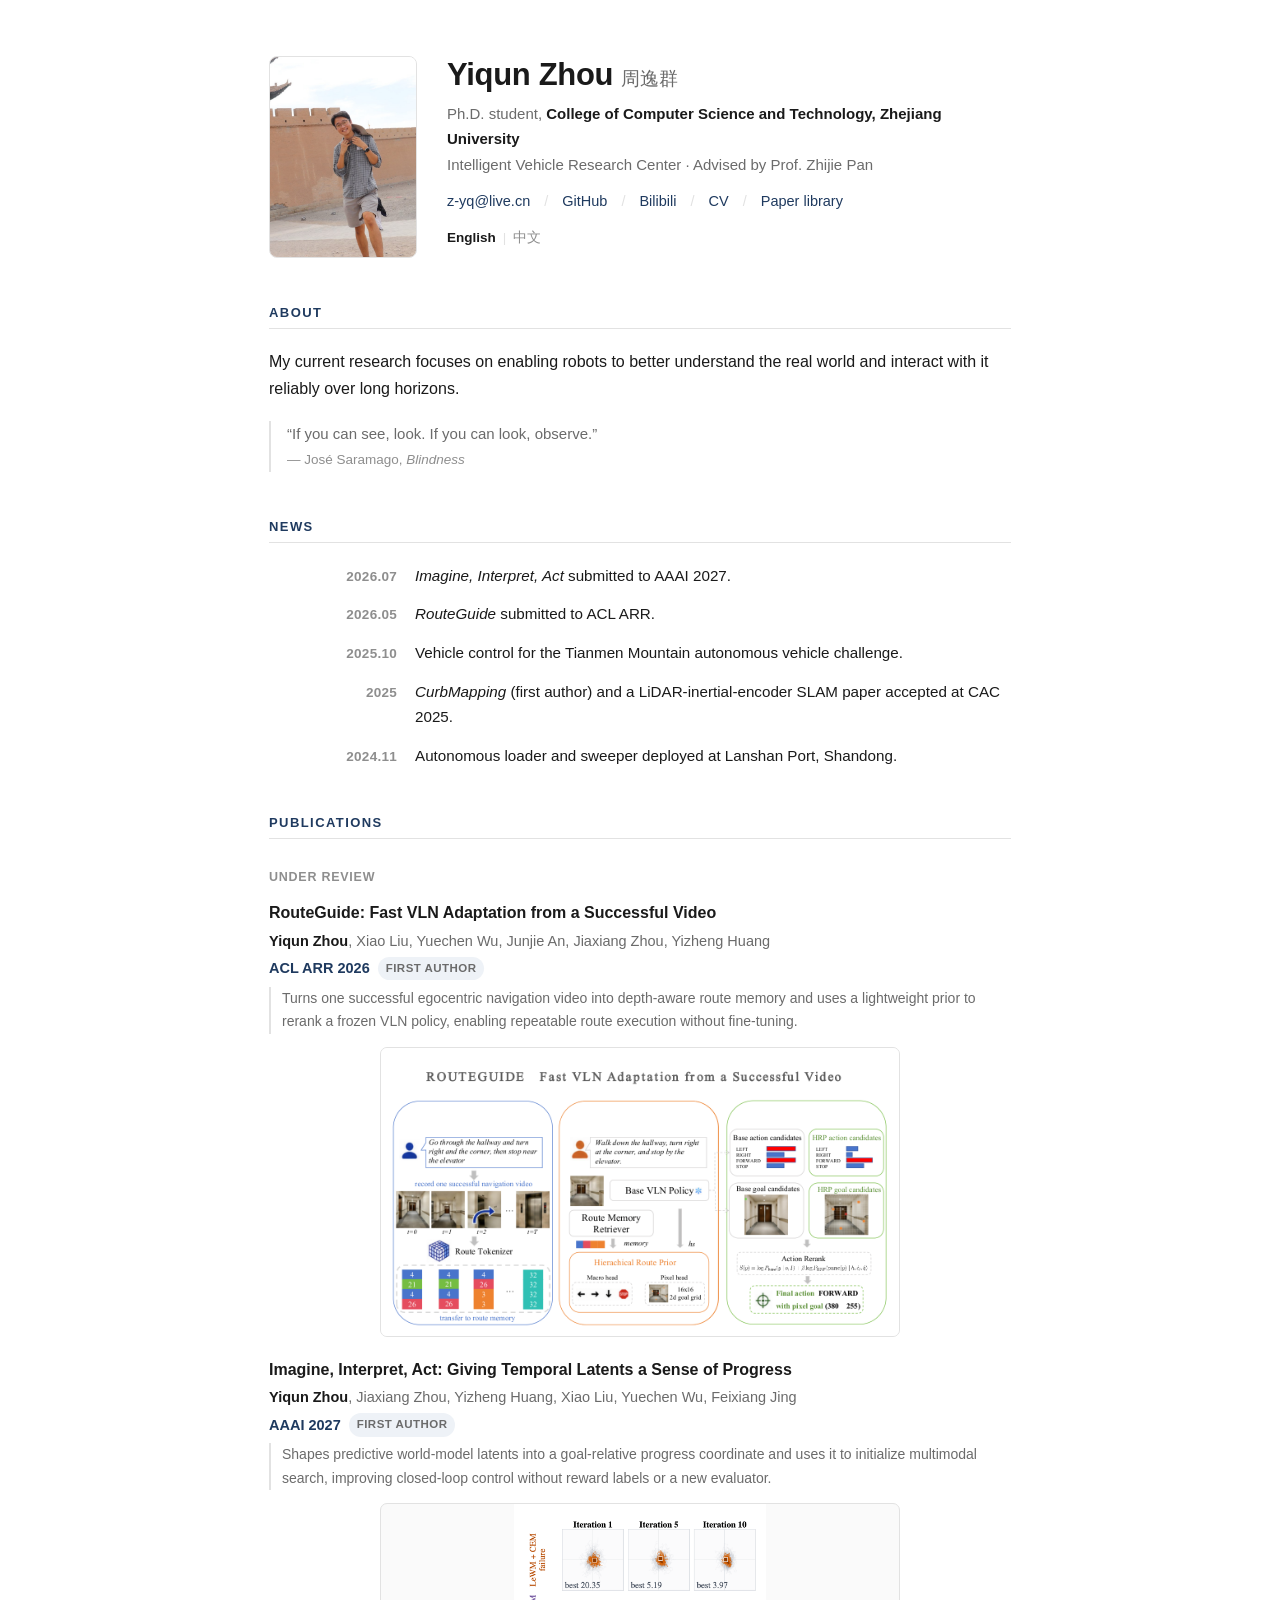
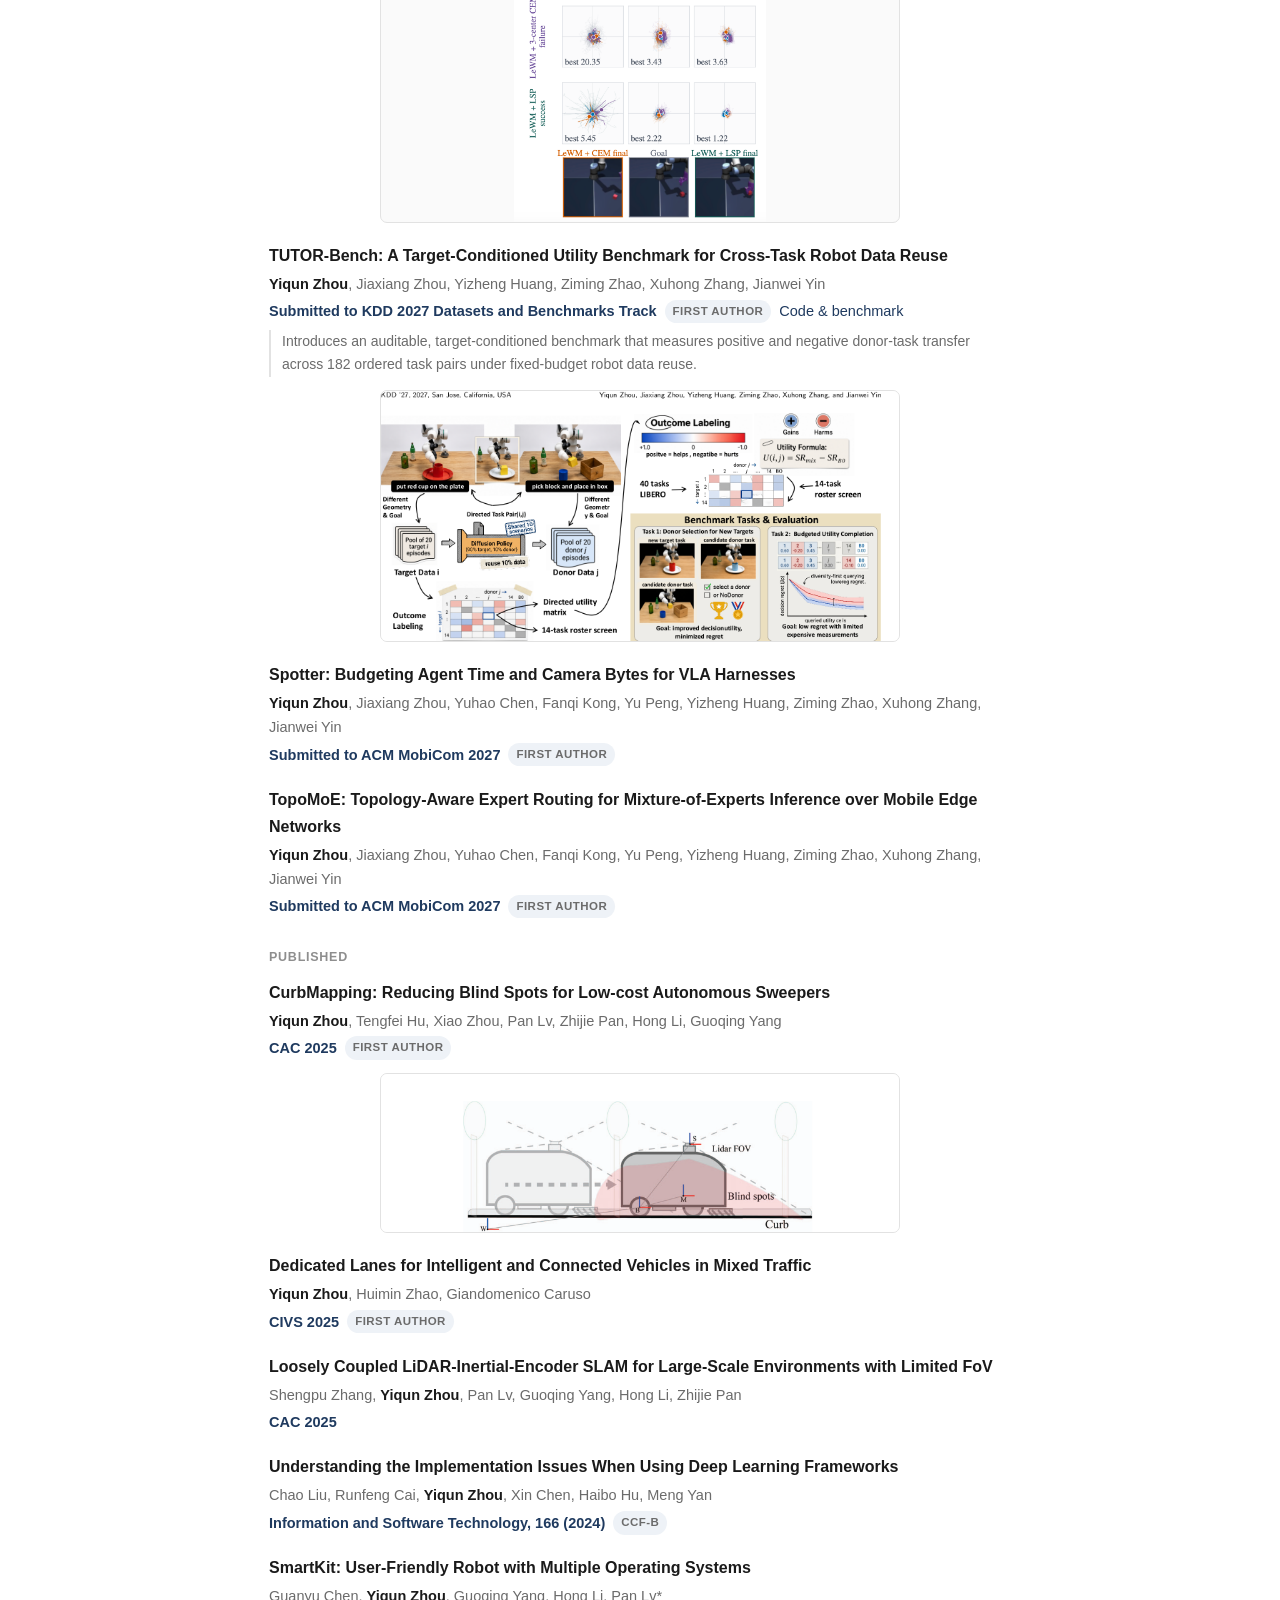
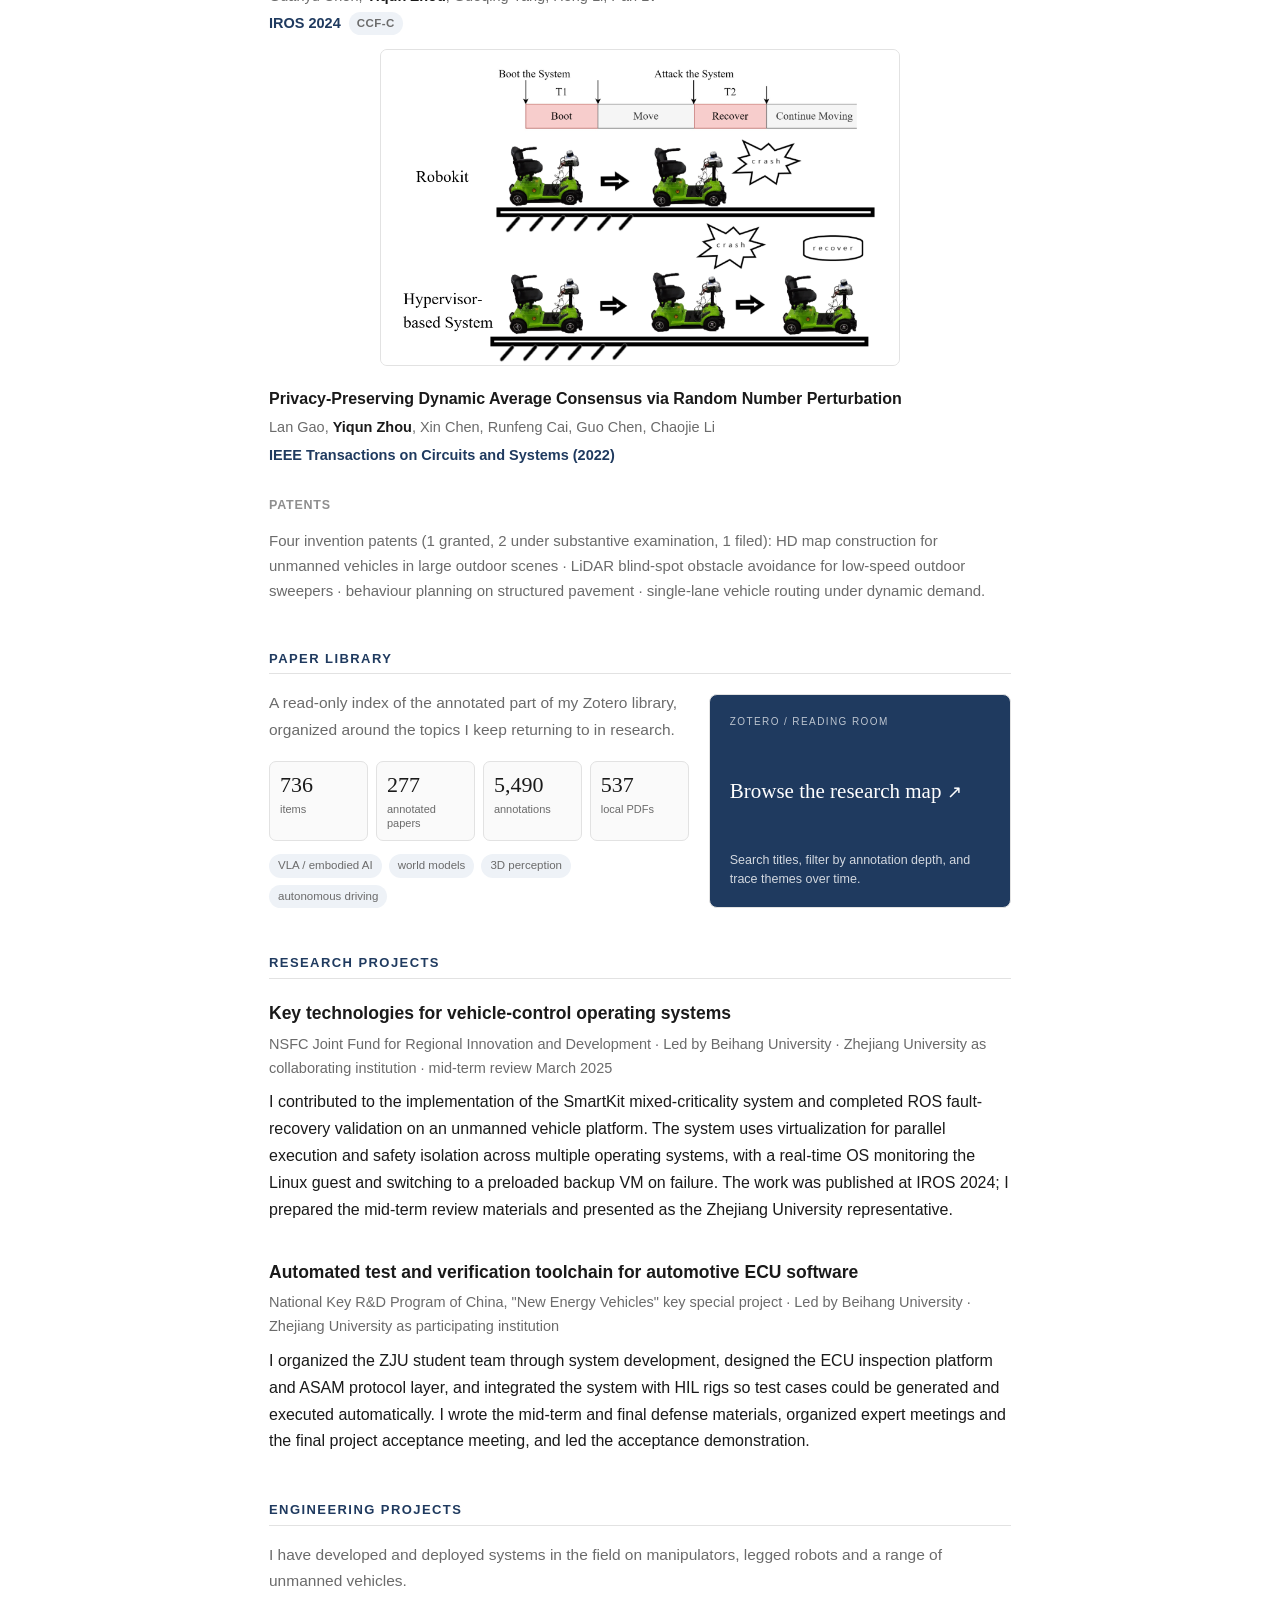
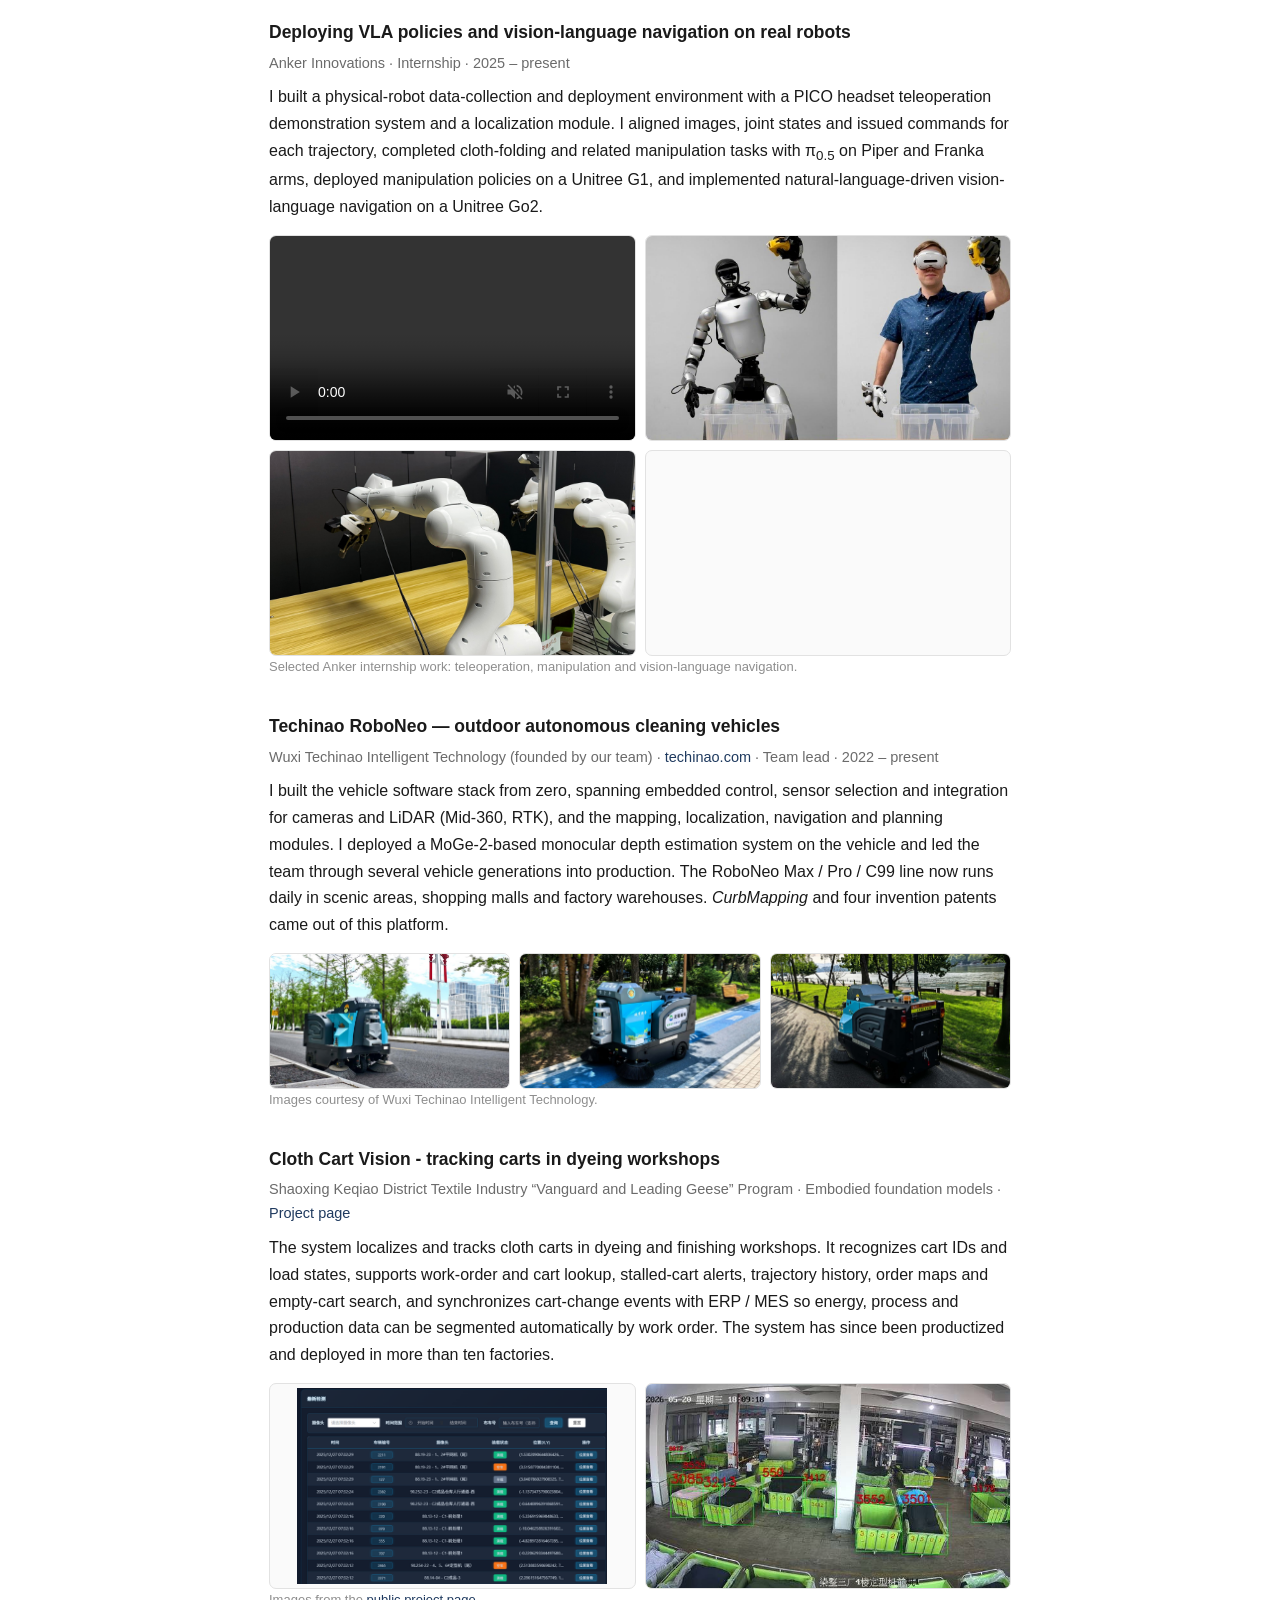
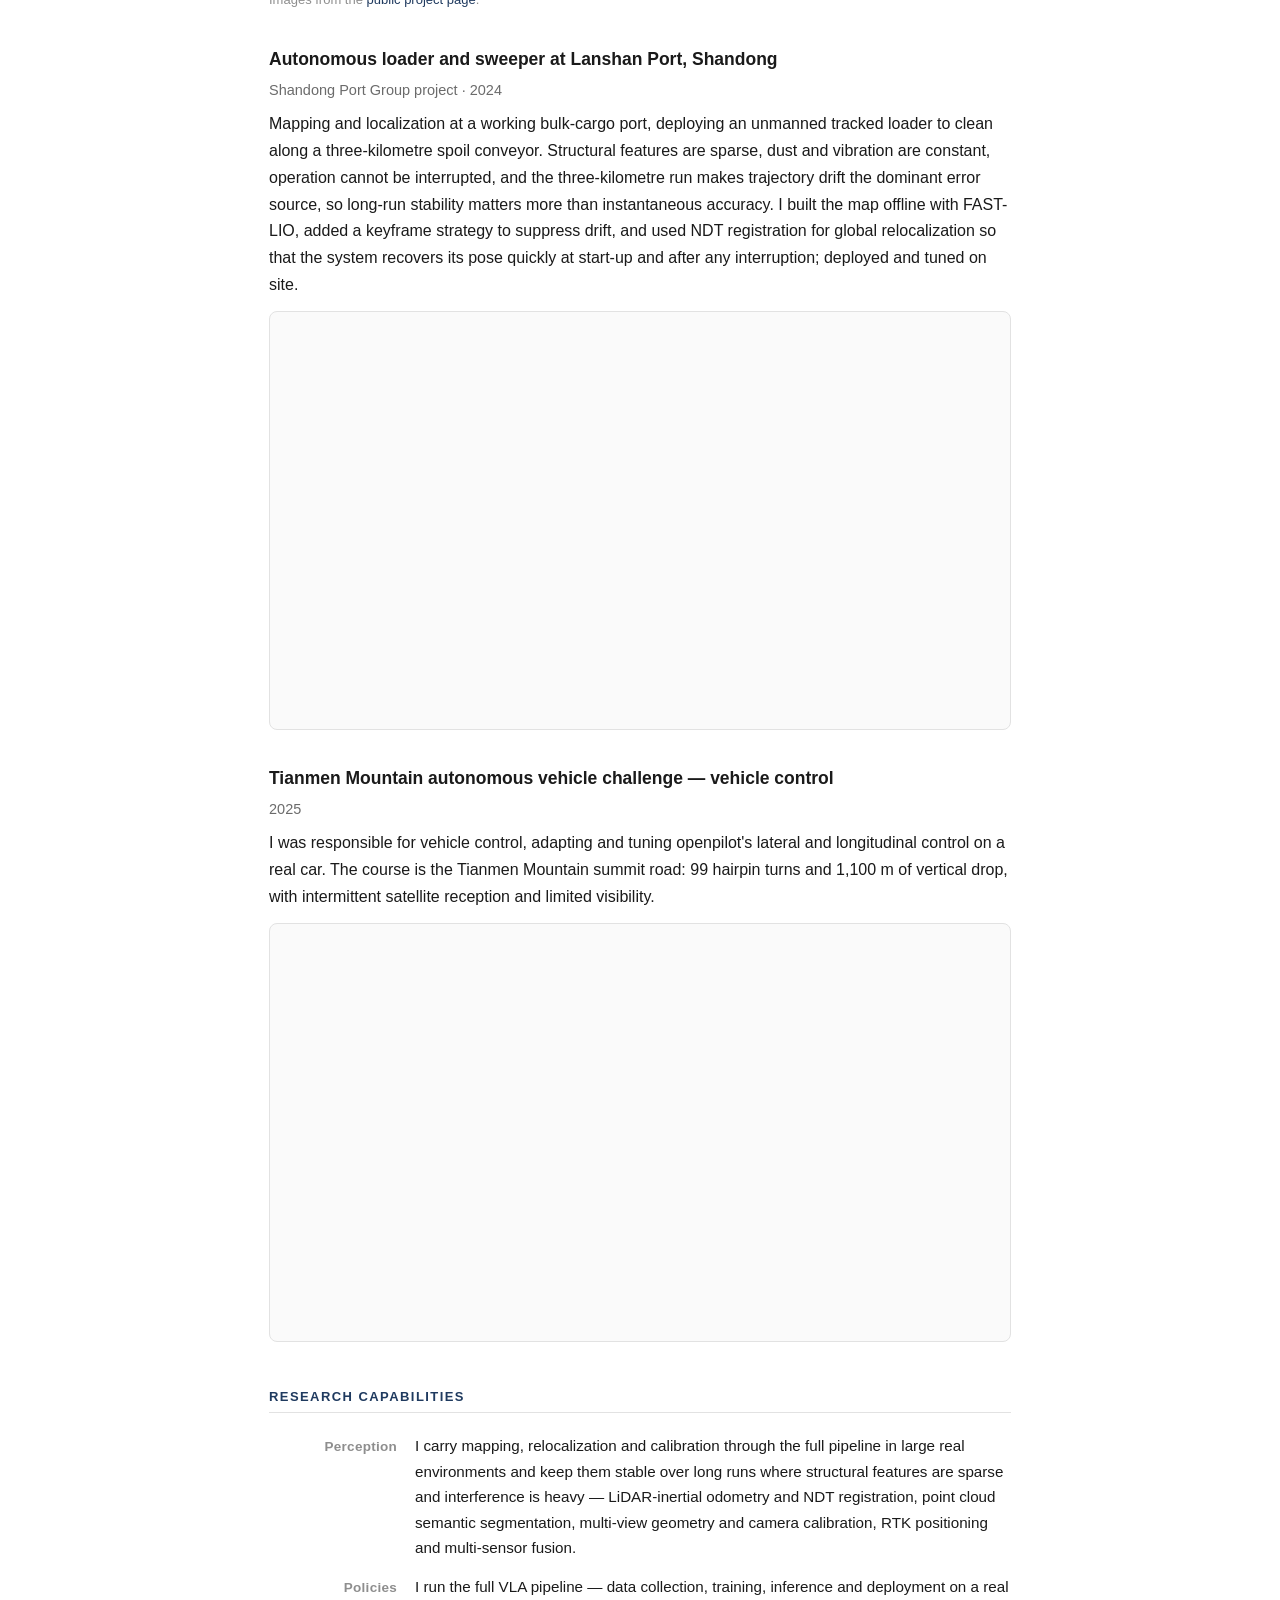
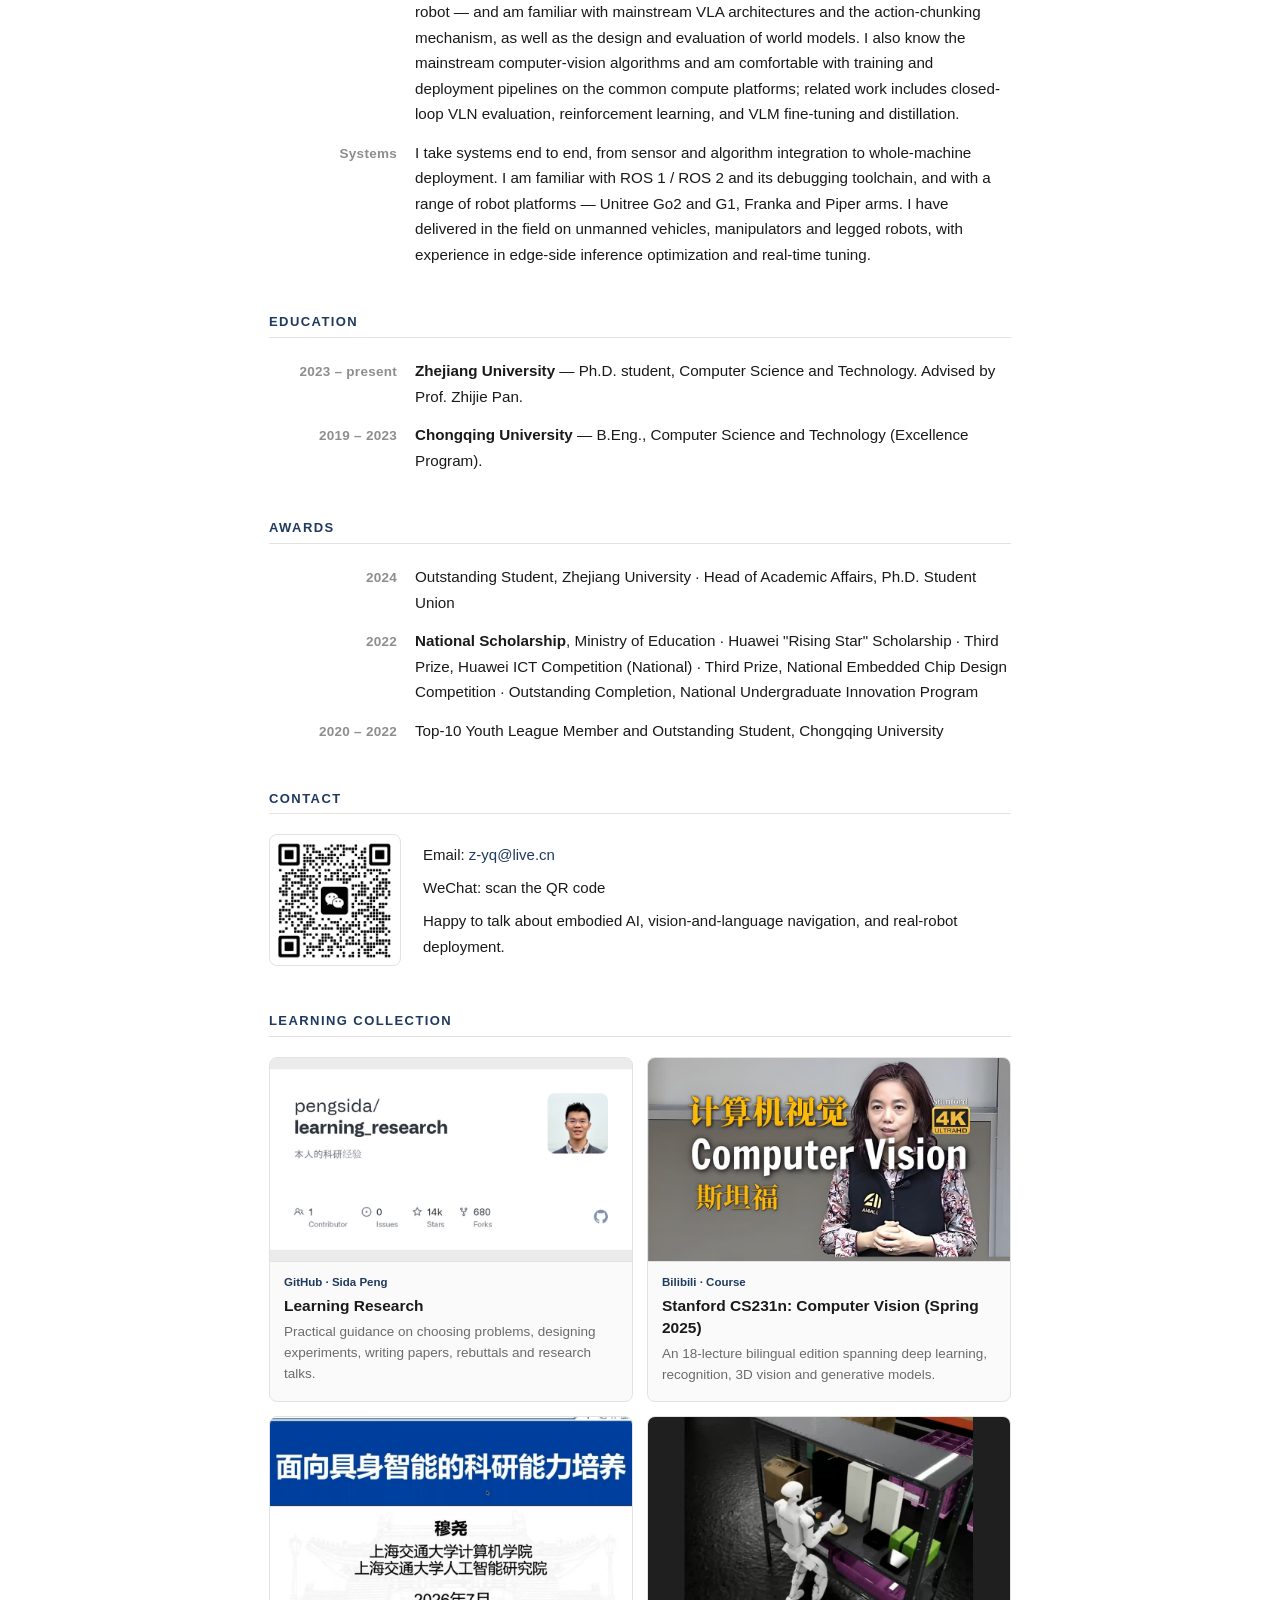
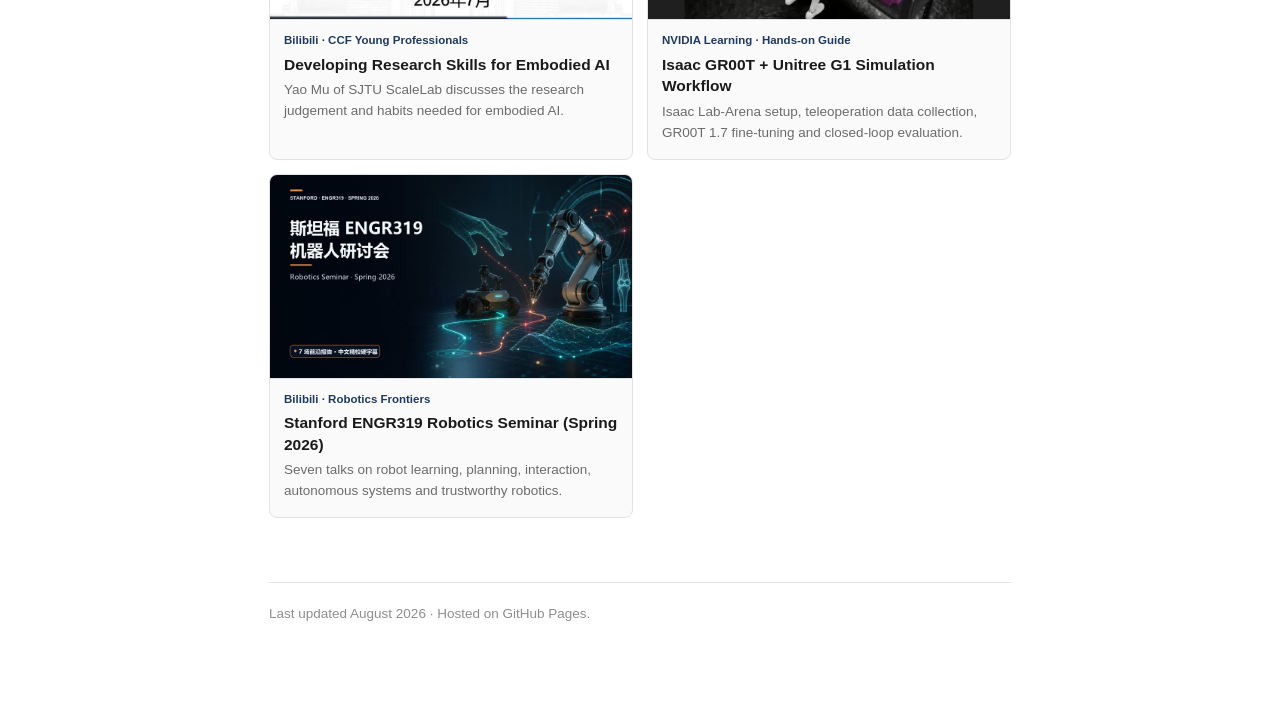
==== commit 314fafca: "Add Zotero paper library to homepage" ====
--- a/index.html
+++ b/index.html
@@ -23,7 +23,8 @@
       <a href="mailto:z-yq@live.cn">z-yq@live.cn</a><span>/</span>
       <a href="https://github.com/yqzhou886">GitHub</a><span>/</span>
       <a href="https://space.bilibili.com/53309716">Bilibili</a><span>/</span>
-      <a href="cv-en.pdf">CV</a>
+      <a href="cv-en.pdf">CV</a><span>/</span>
+      <a href="library.html">Paper library</a>
     </div>
     <div class="langsw"><a href="index.html" class="on">English</a><span>|</span><a href="zh.html" >中文</a></div>
   </div>
@@ -180,6 +181,29 @@
     LiDAR blind-spot obstacle avoidance for low-speed outdoor sweepers ·
     behaviour planning on structured pavement · single-lane vehicle routing
     under dynamic demand.</p>
+</section>
+
+<section class="paper-library" id="paper-library">
+  <h2>Paper Library</h2><hr>
+  <div class="library-intro">
+    <div class="library-copy">
+      <p class="lead">A read-only index of the annotated part of my Zotero library, organized around the topics I keep returning to in research.</p>
+      <div class="library-stats" aria-label="Zotero library statistics">
+        <div><strong>736</strong><span>items</span></div>
+        <div><strong>277</strong><span>annotated papers</span></div>
+        <div><strong>5,490</strong><span>annotations</span></div>
+        <div><strong>537</strong><span>local PDFs</span></div>
+      </div>
+      <div class="library-topics" aria-label="Paper library topics">
+        <span>VLA / embodied AI</span><span>world models</span><span>3D perception</span><span>autonomous driving</span>
+      </div>
+    </div>
+    <a class="library-link" href="library.html">
+      <span class="library-link-kicker">ZOTERO / READING ROOM</span>
+      <strong>Browse the research map <span aria-hidden="true">↗</span></strong>
+      <span>Search titles, filter by annotation depth, and trace themes over time.</span>
+    </a>
+  </div>
 </section>
 
 <section>
--- a/style.css
+++ b/style.css
@@ -146,6 +146,44 @@
 
 .lead{color:var(--muted);font-size:15.5px;margin:-4px 0 24px}
 
+/* ---------- paper library ---------- */
+.library-intro{
+  display:grid;grid-template-columns:minmax(0,1fr) minmax(220px, .72fr);
+  gap:20px;align-items:stretch;
+}
+.library-copy{min-width:0}
+.library-copy .lead{margin:-4px 0 18px}
+.library-stats{
+  display:grid;grid-template-columns:repeat(4,minmax(0,1fr));gap:8px;
+}
+.library-stats div{
+  min-width:0;padding:11px 10px 10px;border:1px solid var(--rule);
+  border-radius:7px;background:var(--card);display:flex;flex-direction:column;
+}
+.library-stats strong{font-family:Georgia,serif;font-size:22px;font-weight:400;line-height:1.1}
+.library-stats span{margin-top:5px;color:var(--muted);font-size:11px;line-height:1.3}
+.library-topics{display:flex;flex-wrap:wrap;gap:7px;margin-top:13px}
+.library-topics span{
+  padding:4px 9px;border-radius:20px;background:var(--badge);color:var(--muted);
+  font-size:11.5px;line-height:1.35;
+}
+.library-link{
+  min-height:150px;padding:19px 20px;border-radius:8px;border:1px solid var(--rule);
+  background:var(--accent);color:#fff;display:flex;flex-direction:column;justify-content:space-between;
+  transition:transform .18s ease,box-shadow .18s ease;text-decoration:none;
+}
+.library-link:hover{transform:translateY(-2px);box-shadow:0 8px 22px rgba(31,58,95,.15);text-decoration:none}
+.library-link:focus-visible{outline:2px solid var(--accent);outline-offset:3px}
+.library-link-kicker{font-size:10px;letter-spacing:.14em;opacity:.7}
+.library-link strong{font-family:Georgia,serif;font-size:21px;line-height:1.25;font-weight:400}
+.library-link strong span{font-family:Arial,sans-serif;font-size:18px}
+.library-link>span:last-child{font-size:12.5px;line-height:1.5;opacity:.8}
+@media (max-width:680px){
+  .library-intro{grid-template-columns:1fr}
+  .library-link{min-height:132px}
+}
+@media (max-width:460px){.library-stats{grid-template-columns:repeat(2,minmax(0,1fr))}}
+
 /* ---------- learning resources ---------- */
 .resources{display:grid;grid-template-columns:repeat(2,minmax(0,1fr));gap:14px}
 .resource{
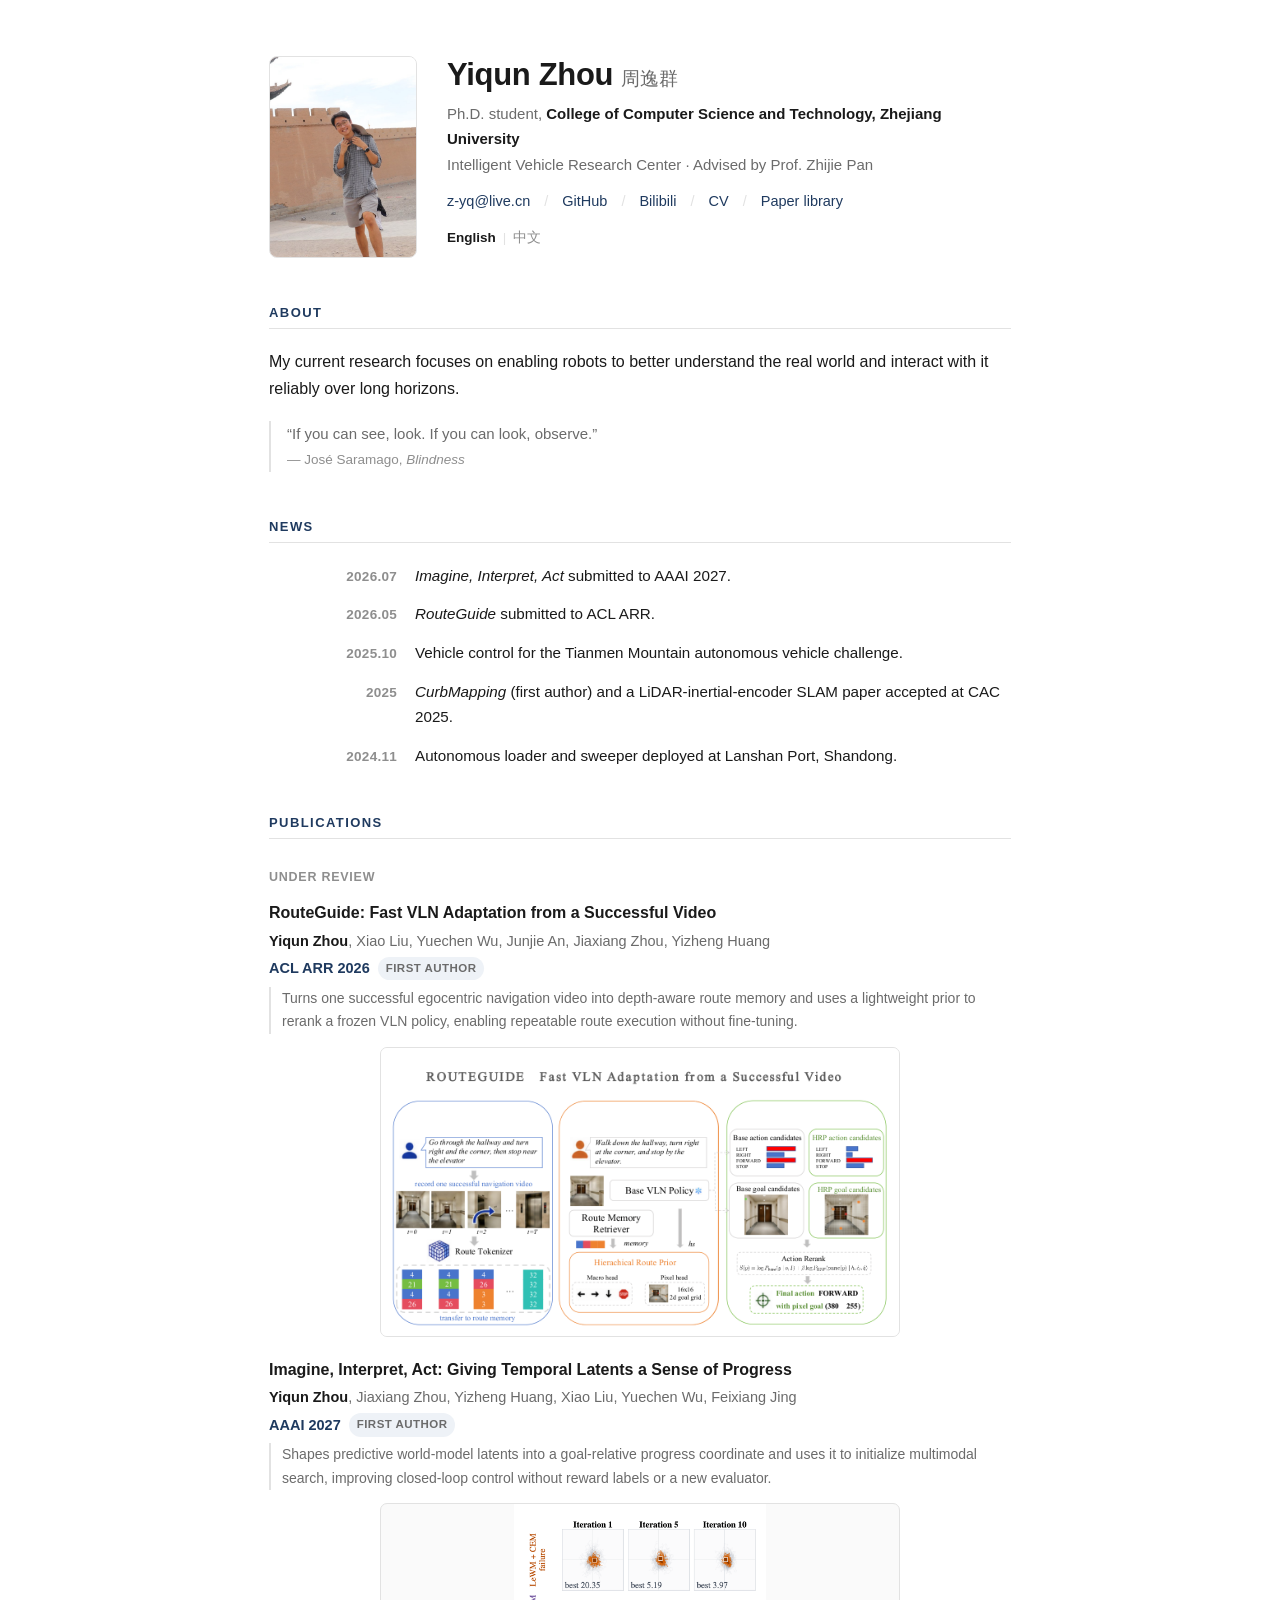
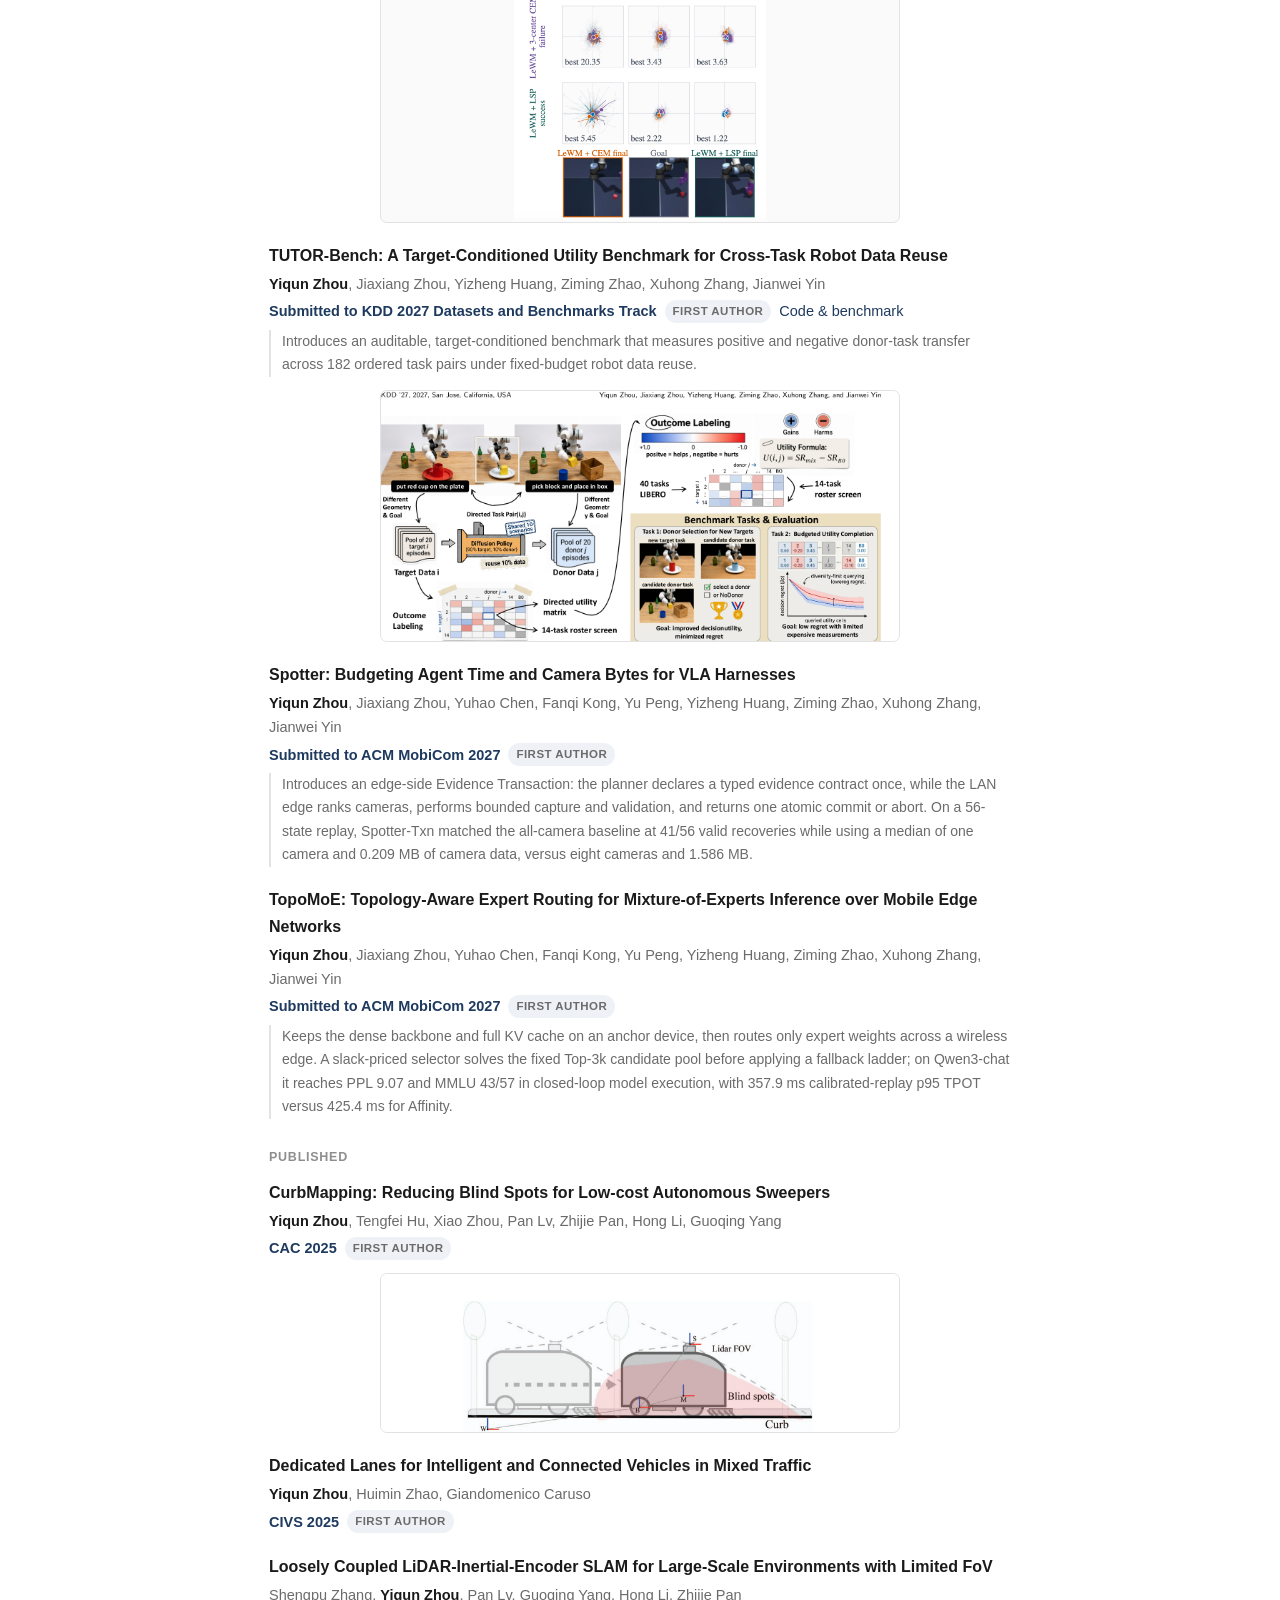
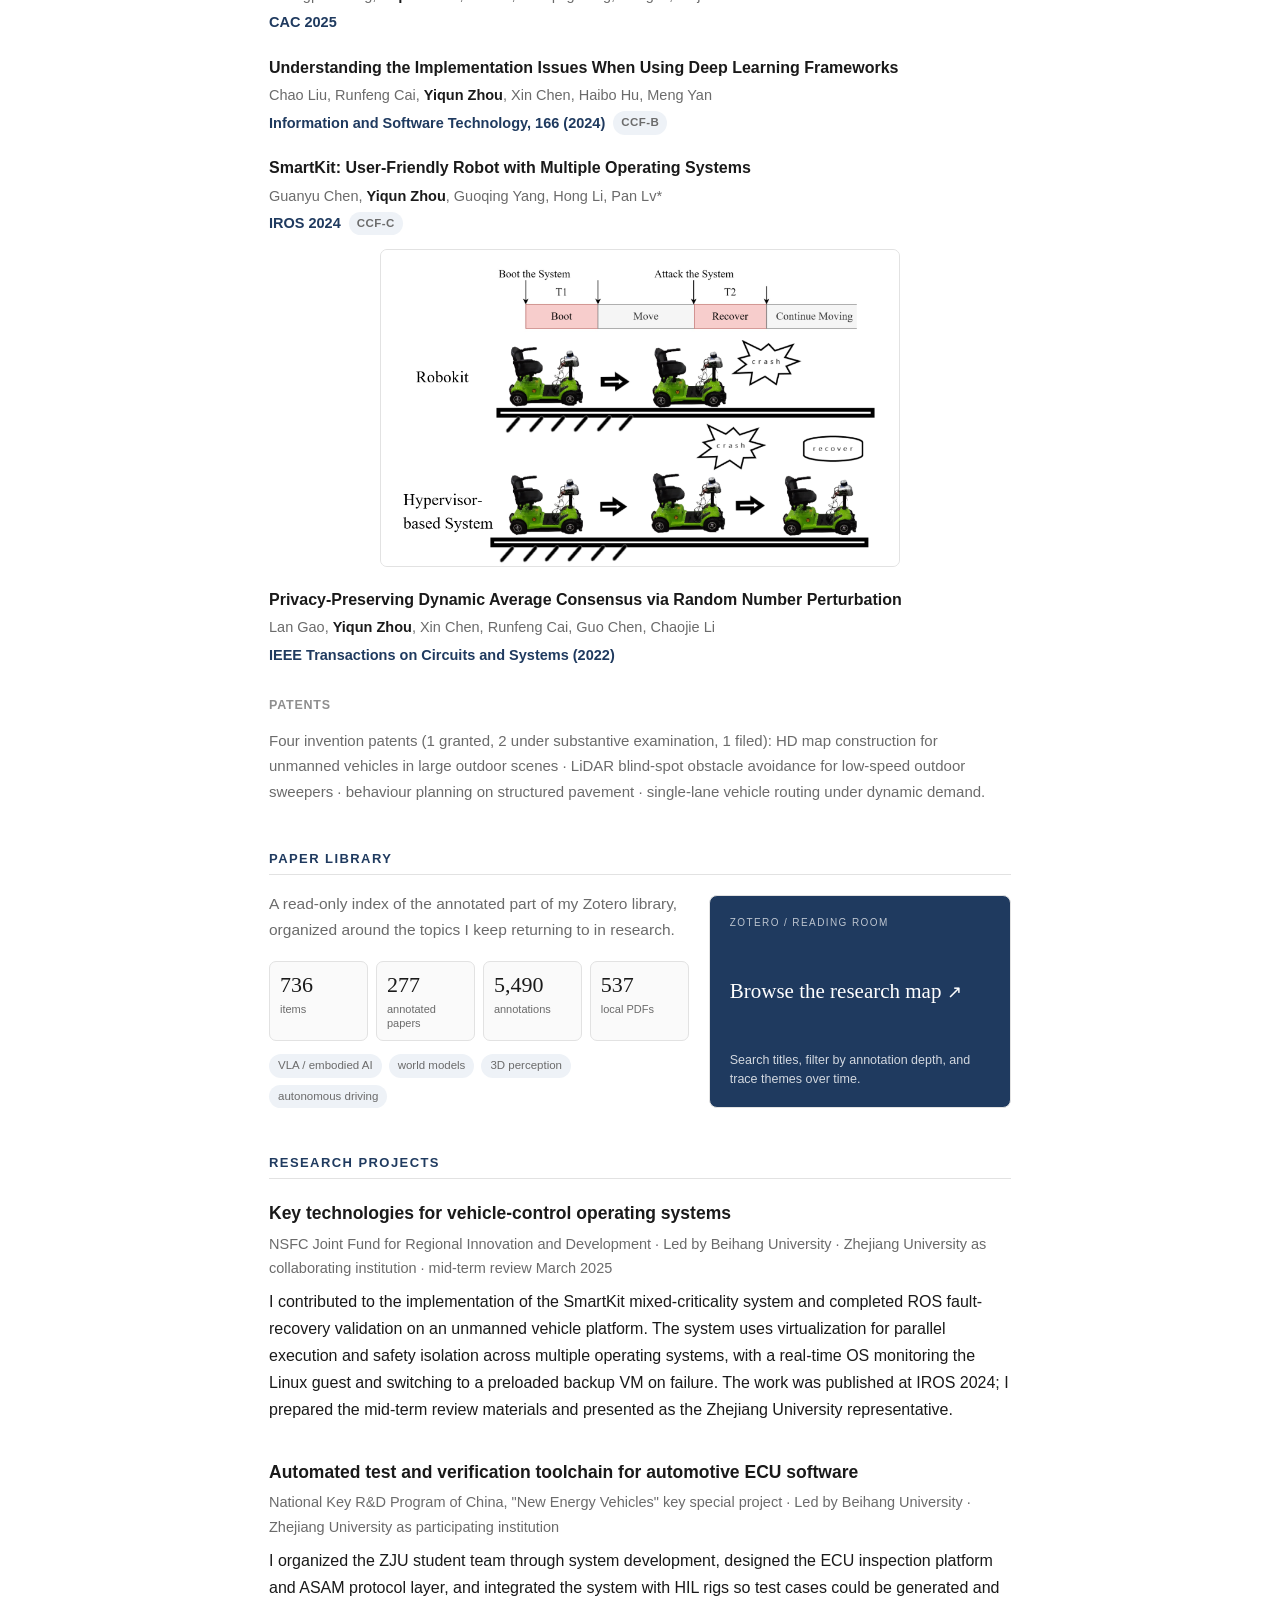
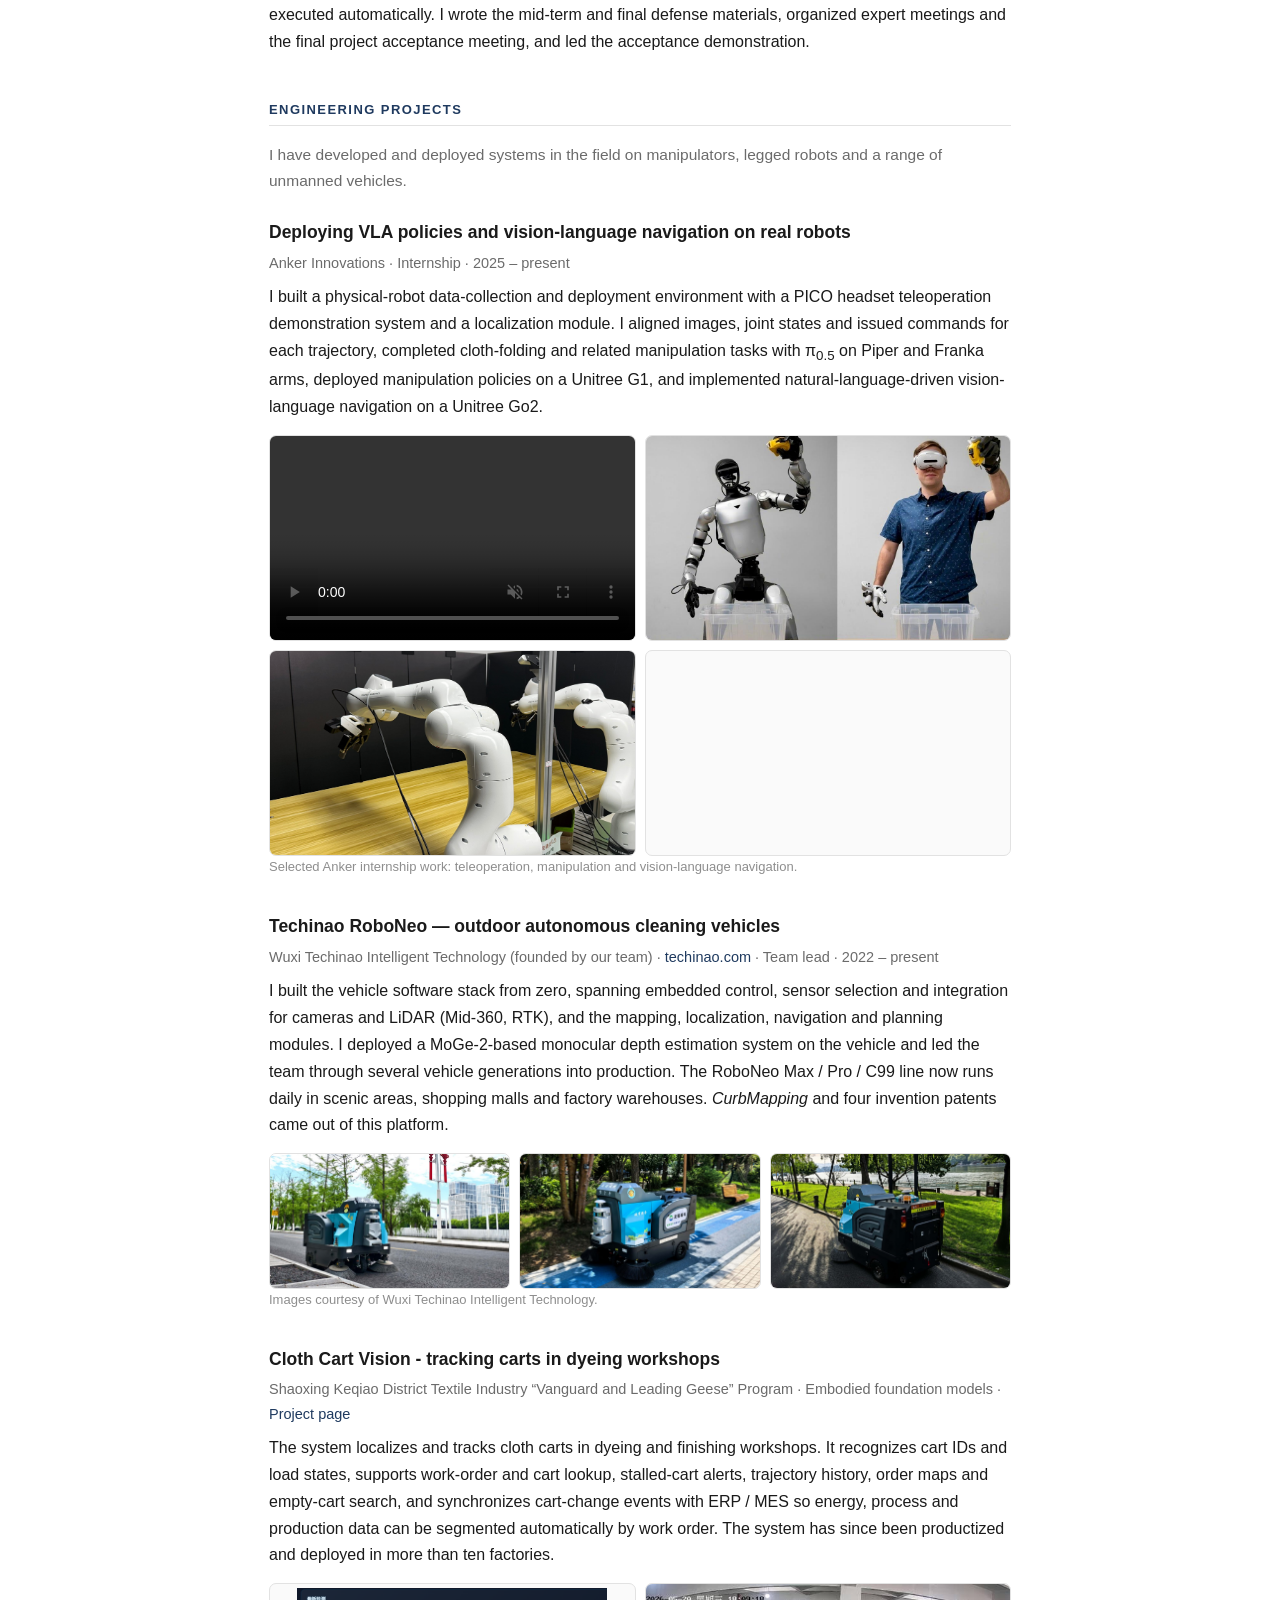
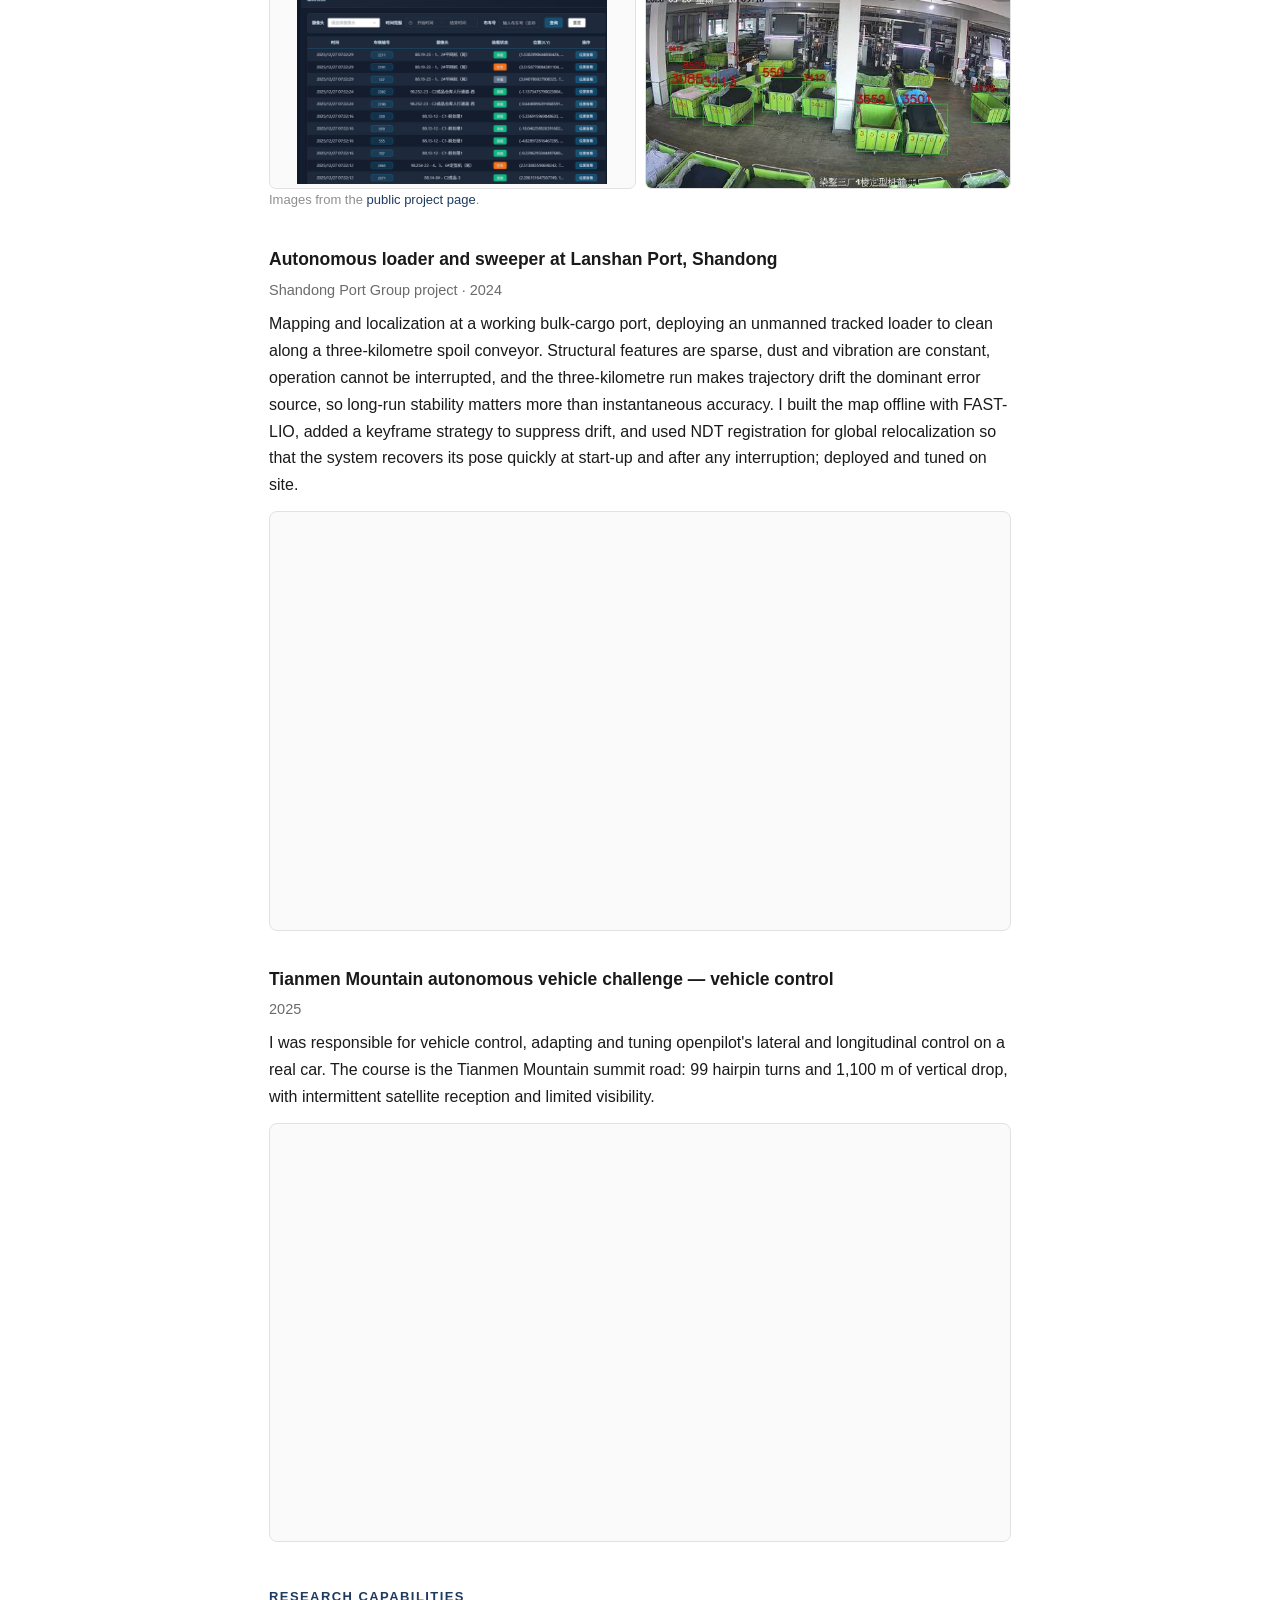
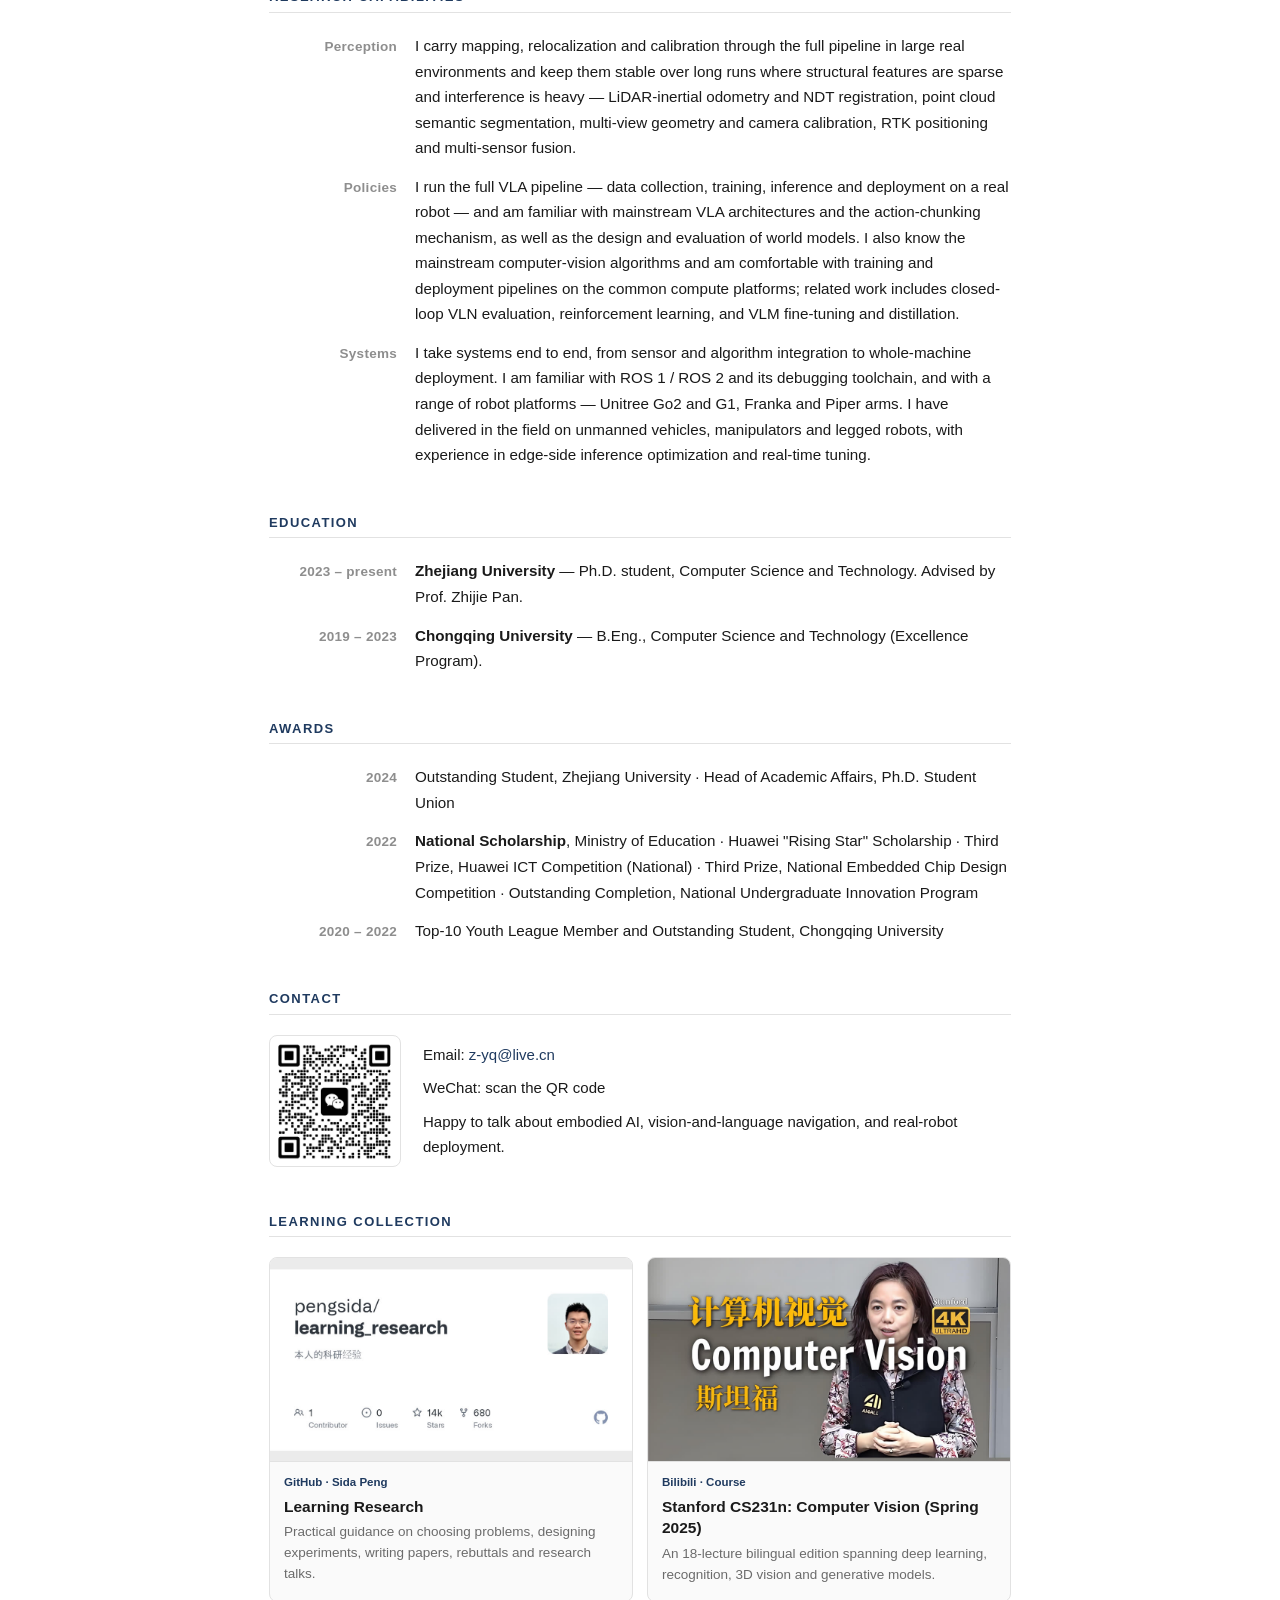
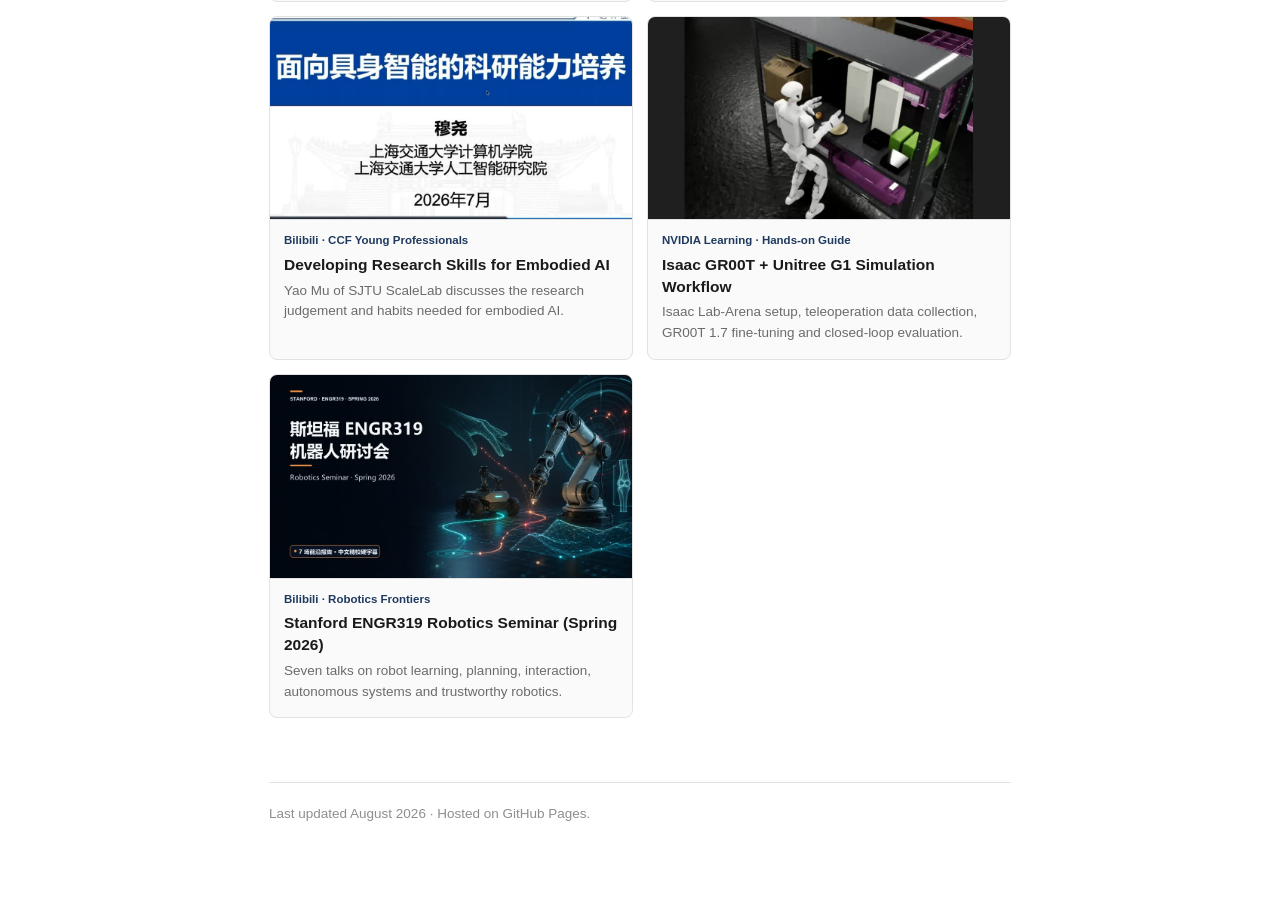
==== commit 4cc4d335: "Refine paper descriptions and simplify library view" ====
--- a/index.html
+++ b/index.html
@@ -103,6 +103,7 @@
       Yu Peng, Yizheng Huang, Ziming Zhao, Xuhong Zhang, Jianwei Yin</span>
     <div class="v"><span class="venue">Submitted to ACM MobiCom 2027</span>
       <span class="badge">FIRST AUTHOR</span></div>
+    <div class="result">Introduces an edge-side Evidence Transaction: the planner declares a typed evidence contract once, while the LAN edge ranks cameras, performs bounded capture and validation, and returns one atomic commit or abort. On a 56-state replay, Spotter-Txn matched the all-camera baseline at 41/56 valid recoveries while using a median of one camera and 0.209 MB of camera data, versus eight cameras and 1.586 MB.</div>
   </div>
 
   <div class="pub">
@@ -112,6 +113,7 @@
       Yu Peng, Yizheng Huang, Ziming Zhao, Xuhong Zhang, Jianwei Yin</span>
     <div class="v"><span class="venue">Submitted to ACM MobiCom 2027</span>
       <span class="badge">FIRST AUTHOR</span></div>
+    <div class="result">Keeps the dense backbone and full KV cache on an anchor device, then routes only expert weights across a wireless edge. A slack-priced selector solves the fixed Top-3k candidate pool before applying a fallback ladder; on Qwen3-chat it reaches PPL 9.07 and MMLU 43/57 in closed-loop model execution, with 357.9 ms calibrated-replay p95 TPOT versus 425.4 ms for Affinity.</div>
   </div>
 
   <p class="grouplabel">Published</p>
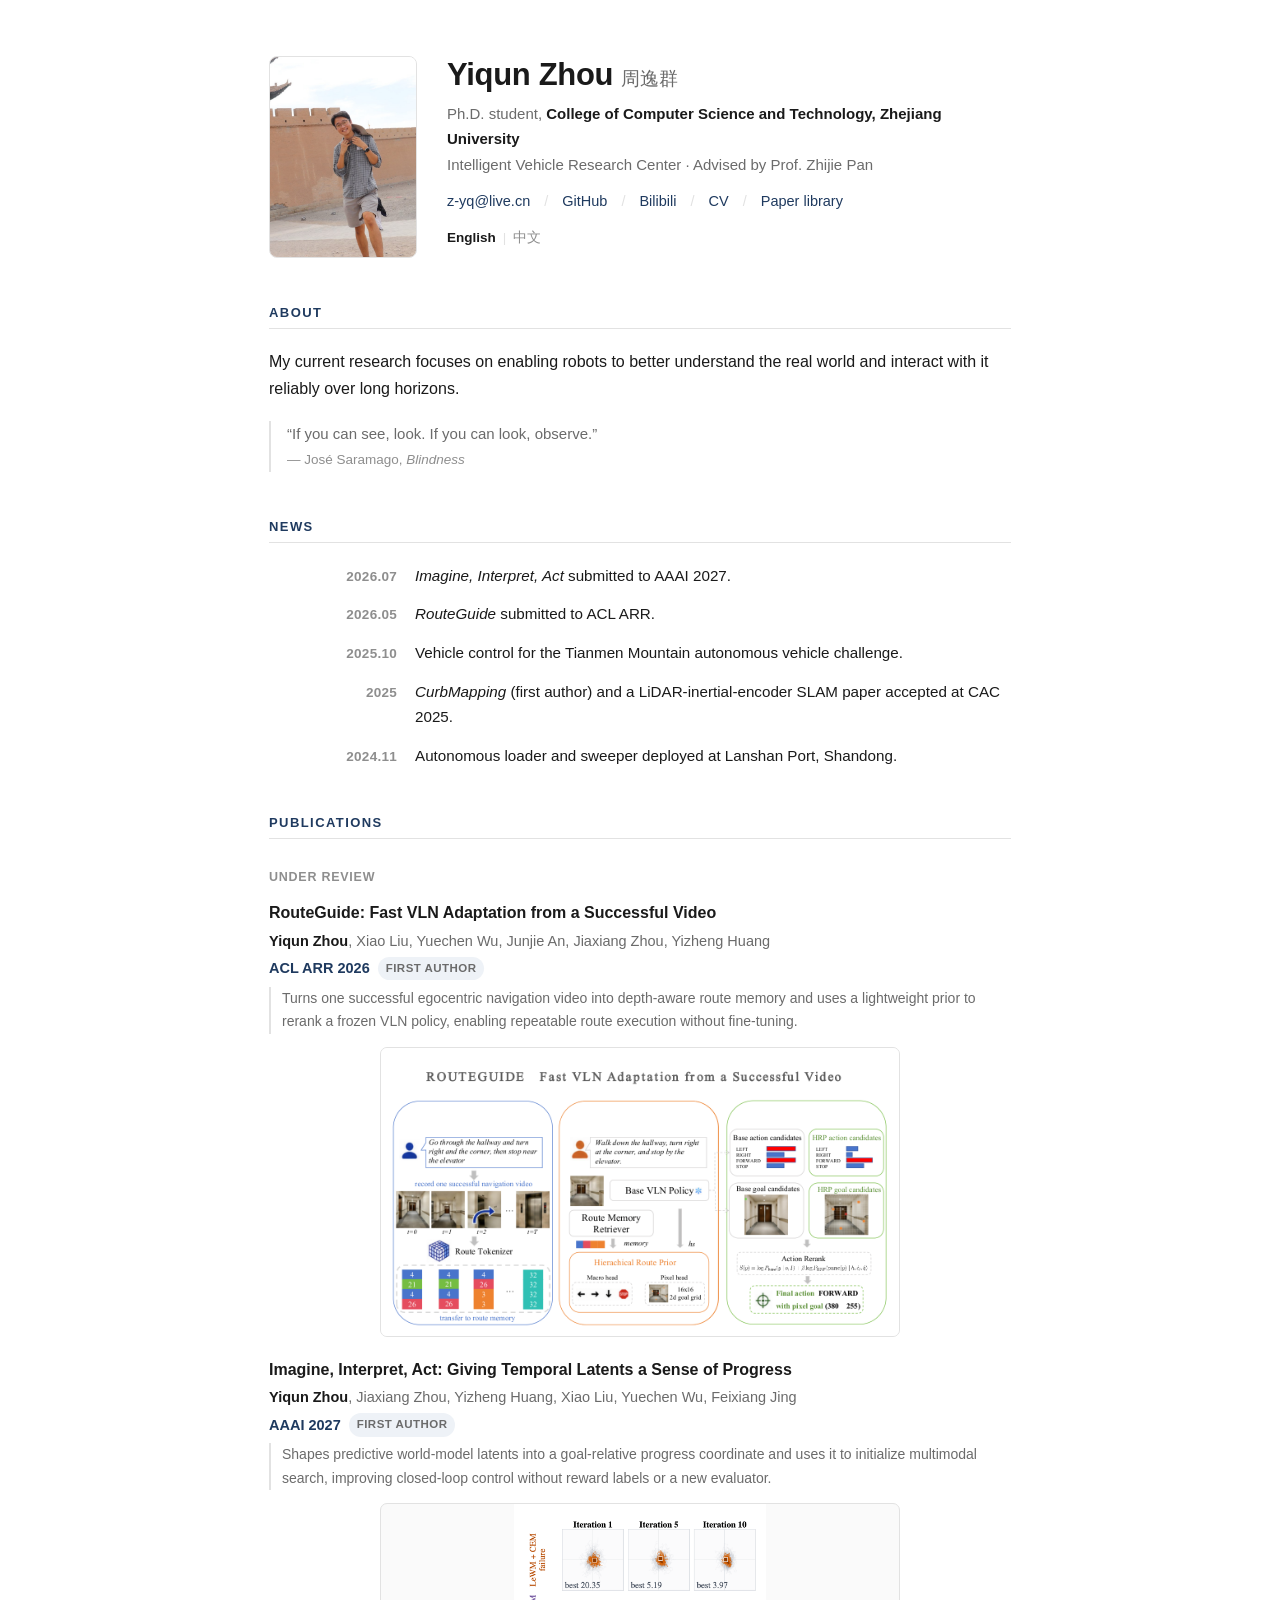
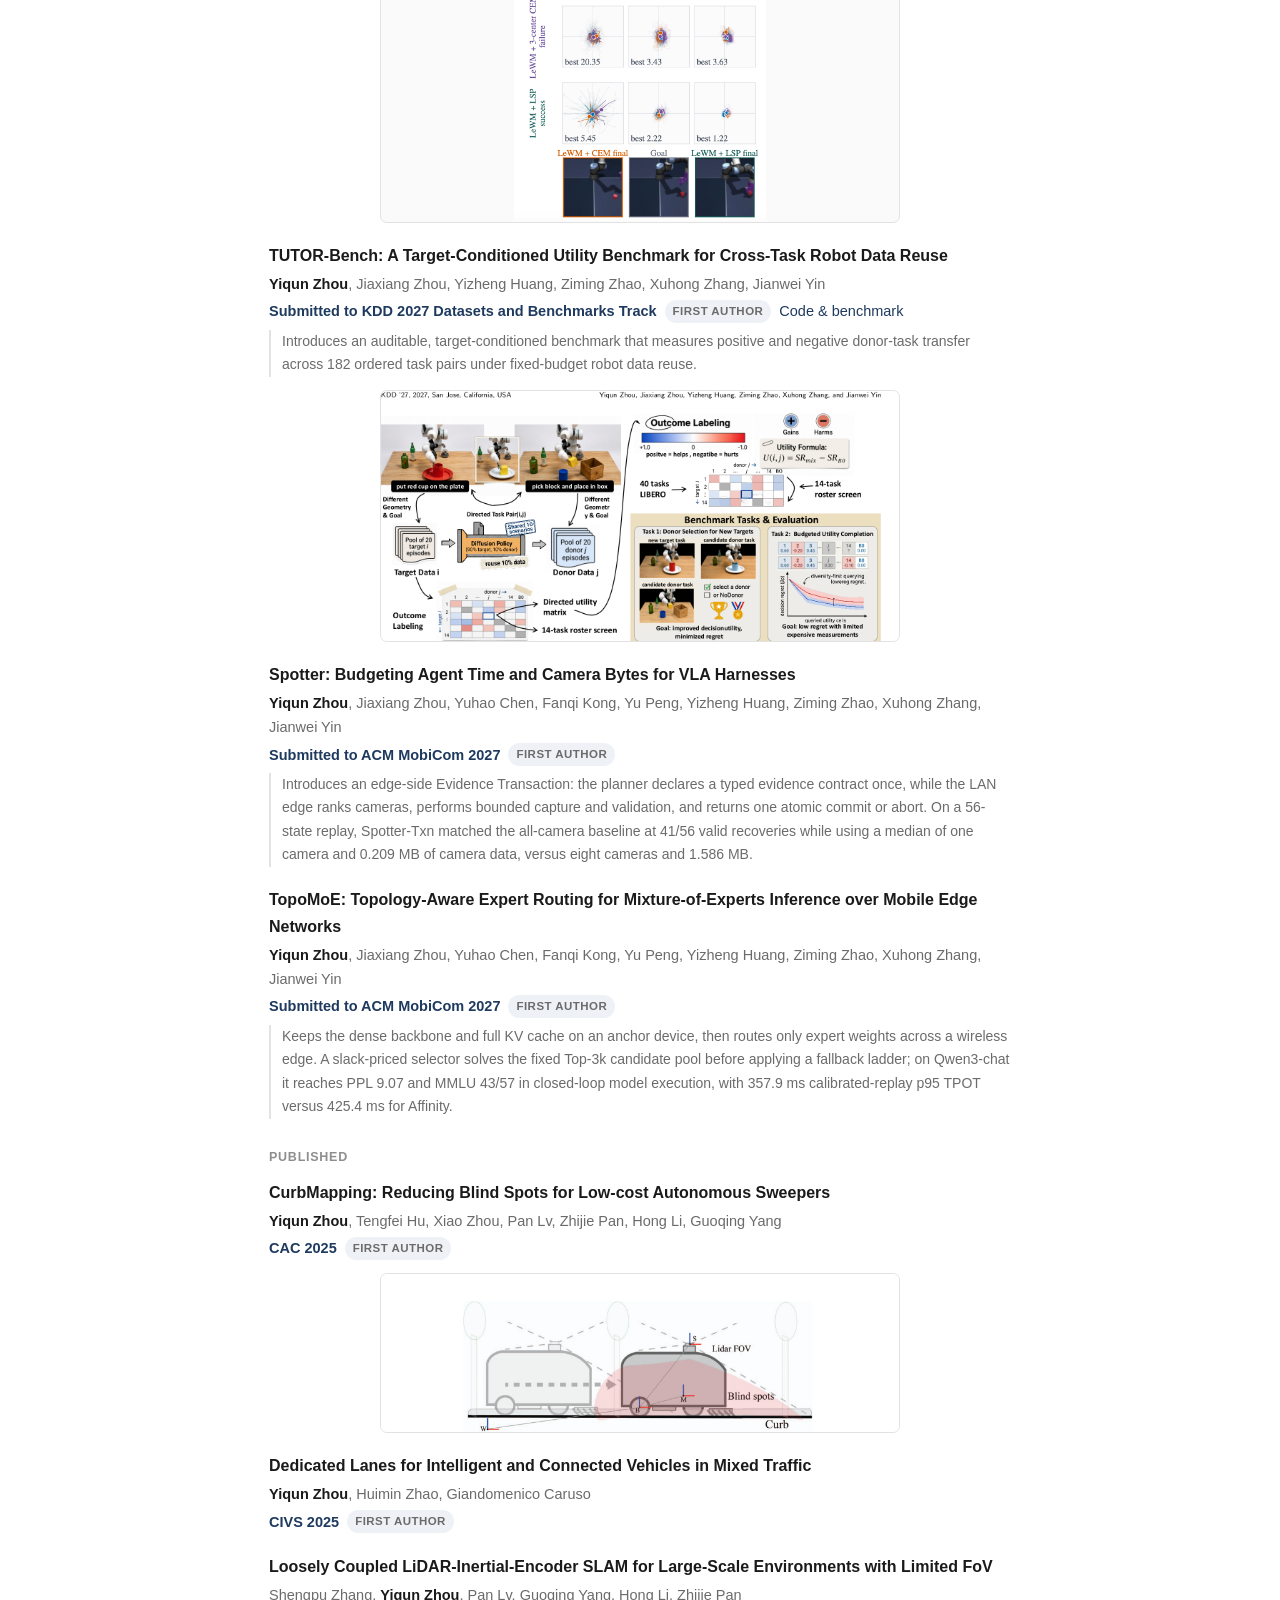
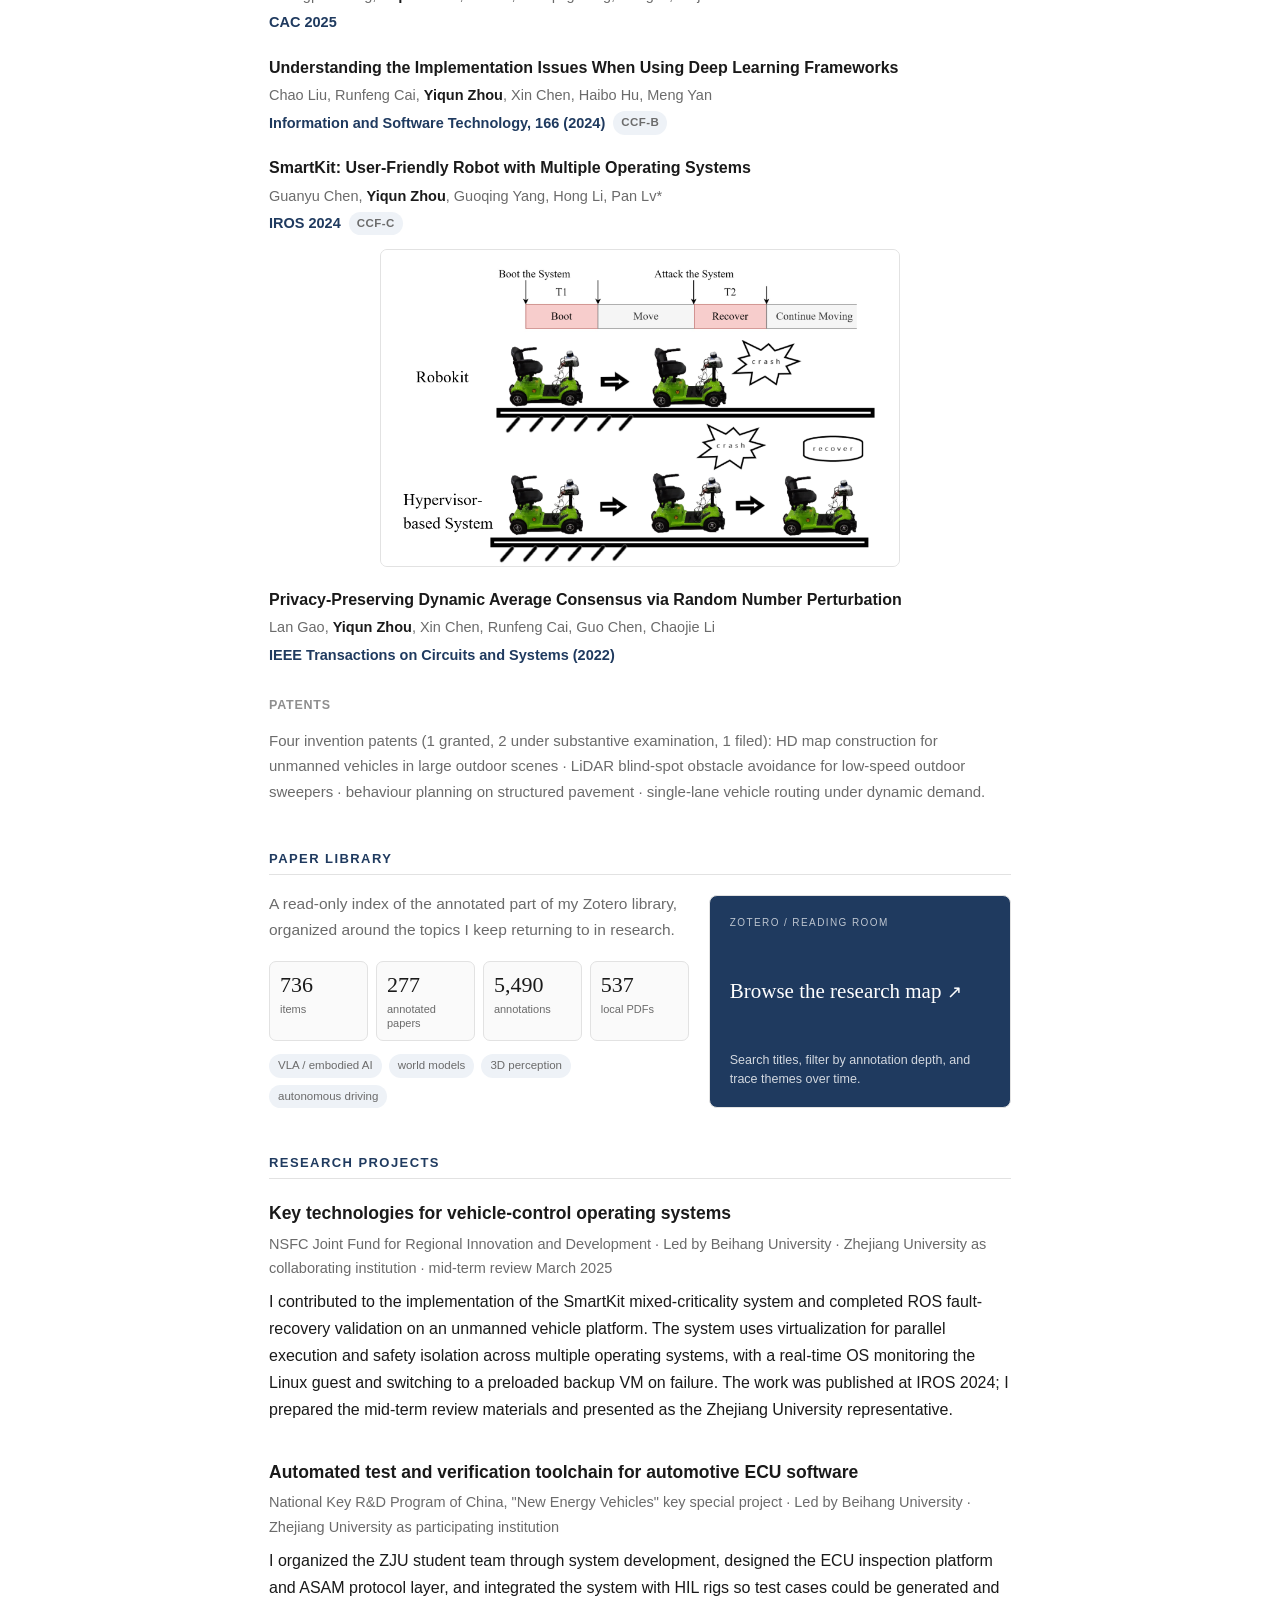
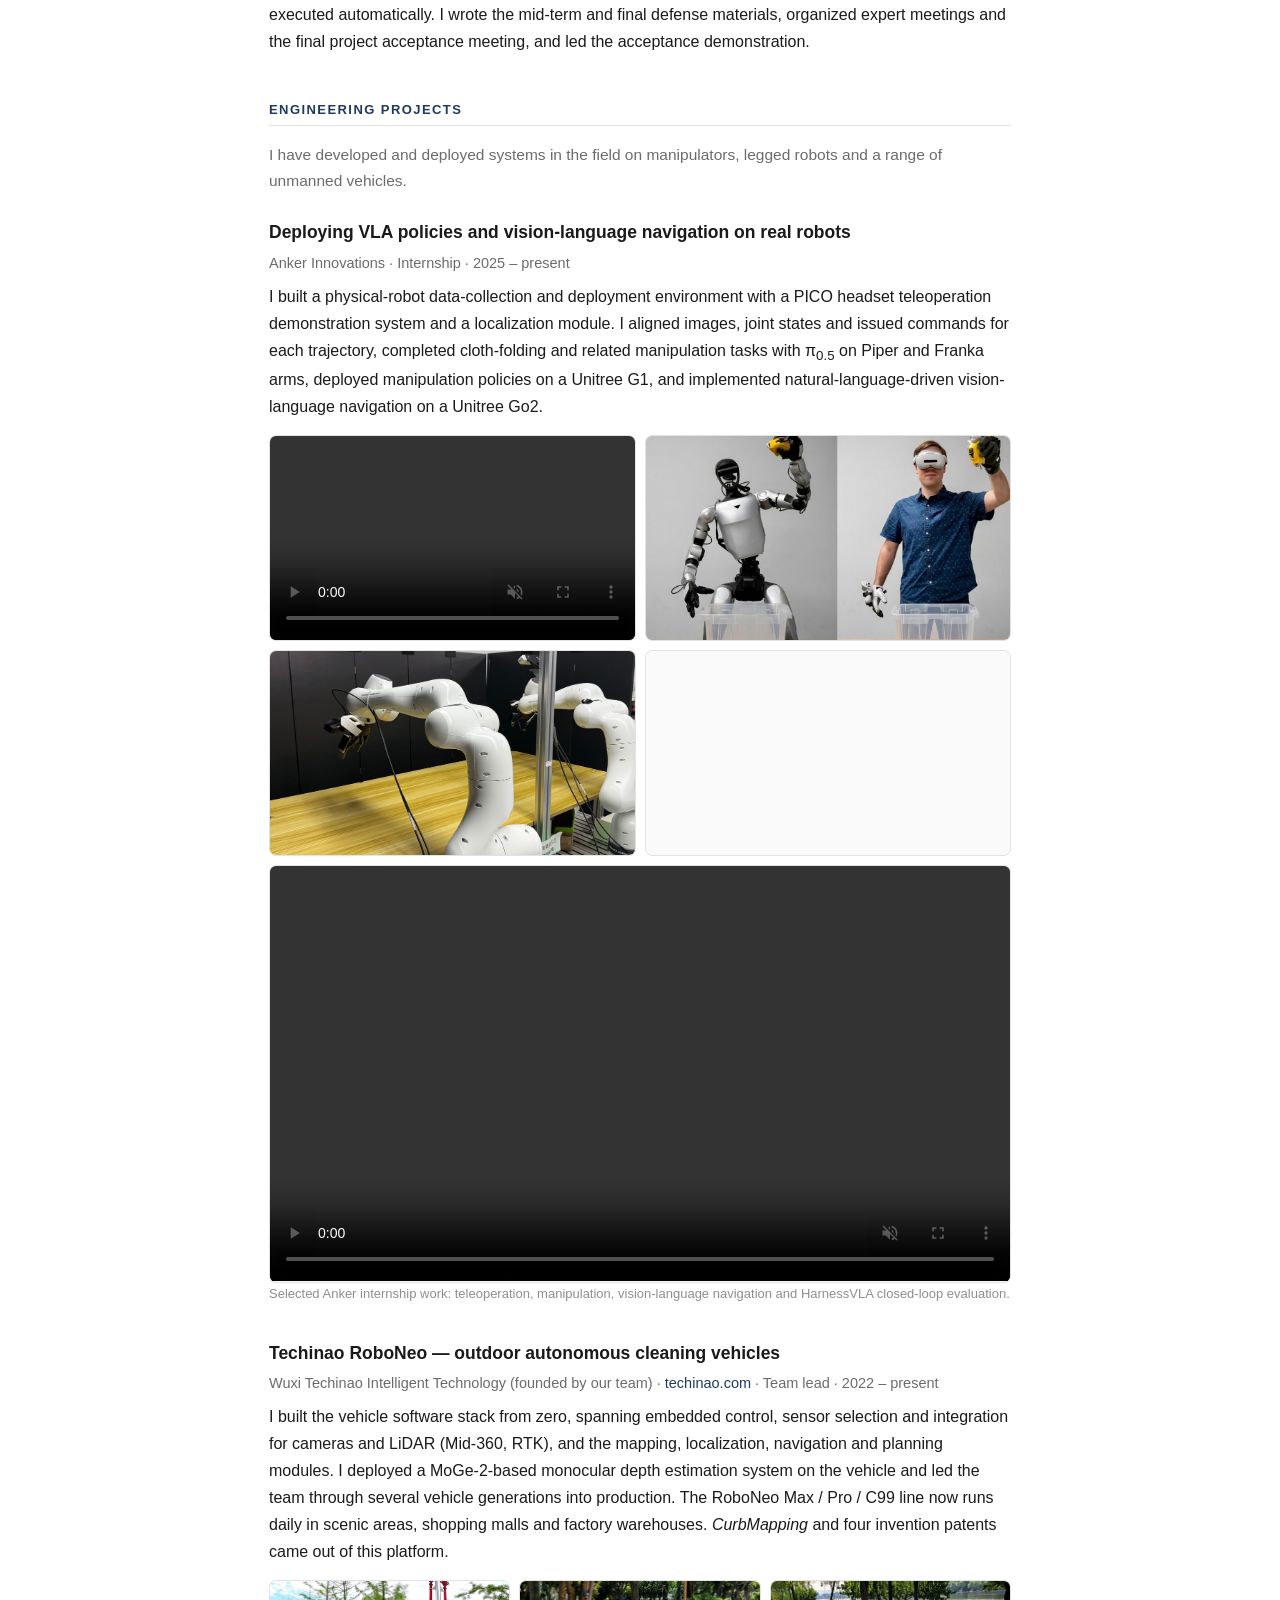
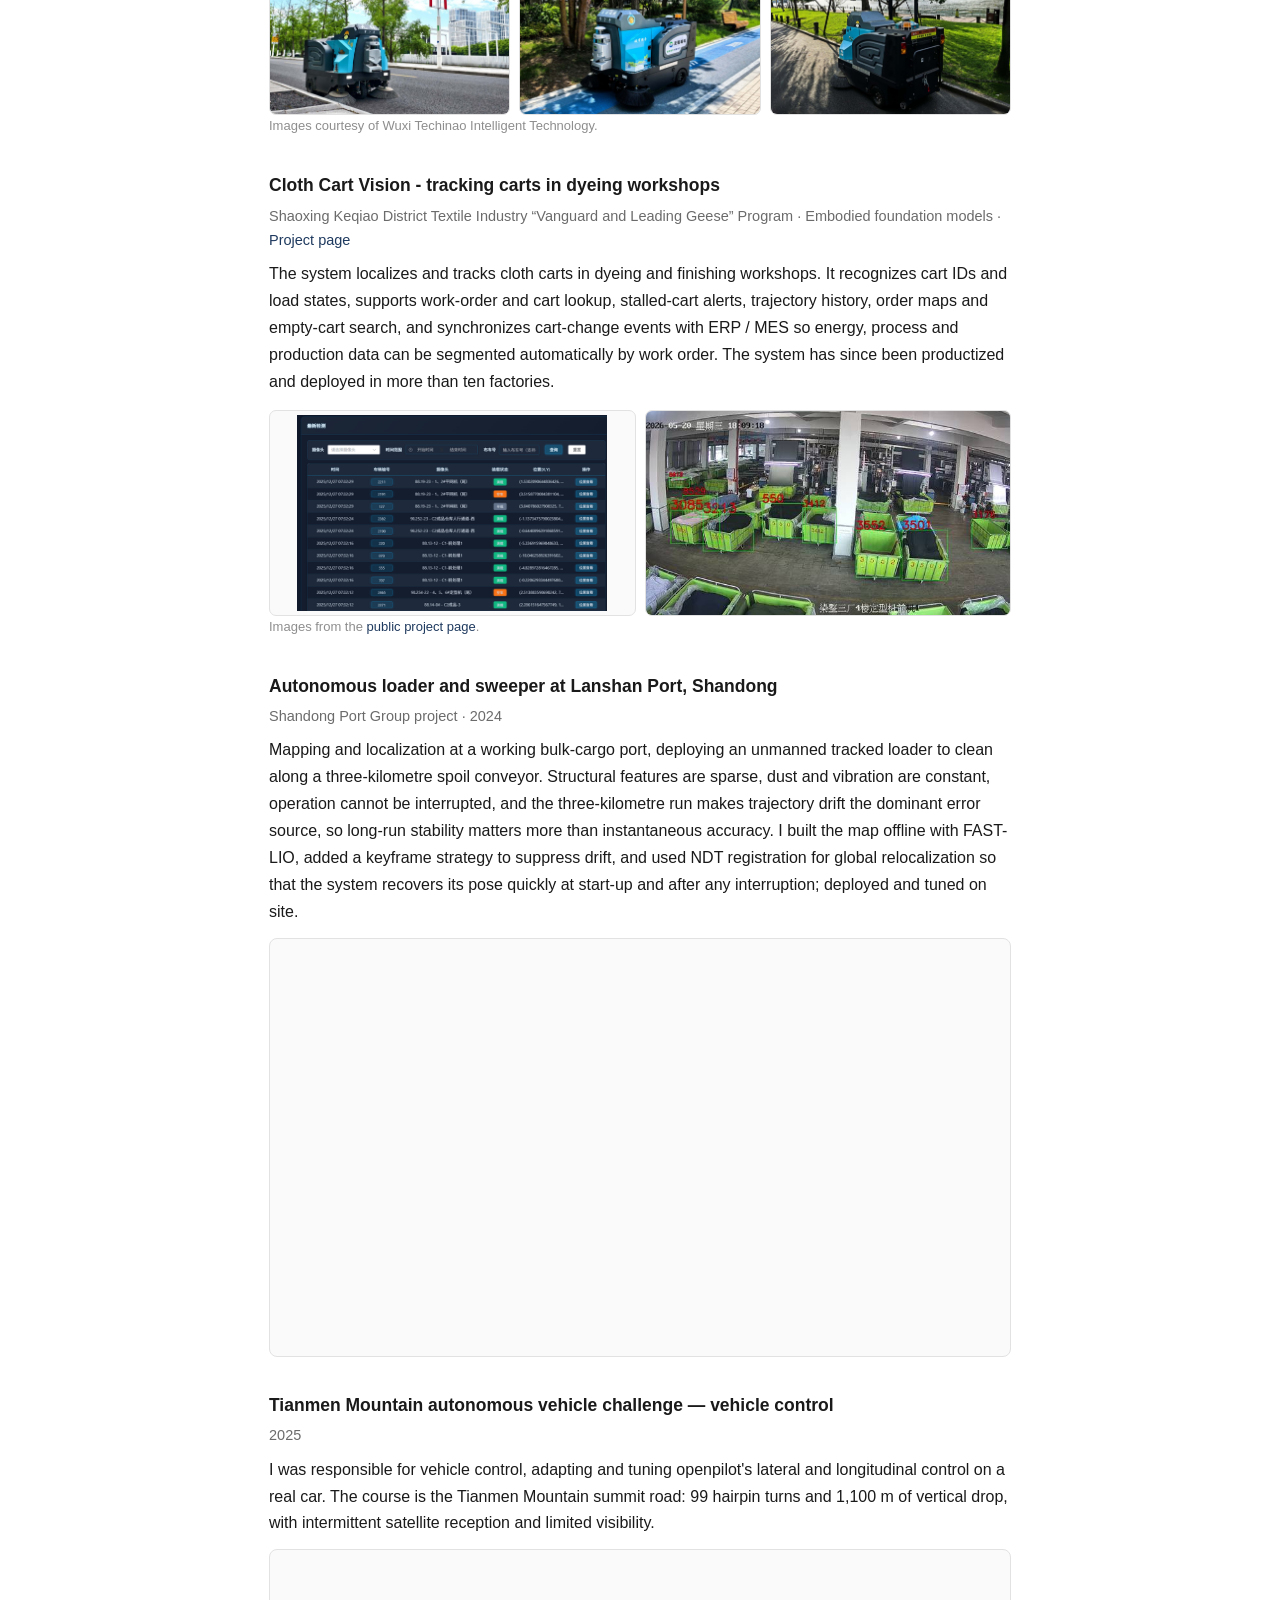
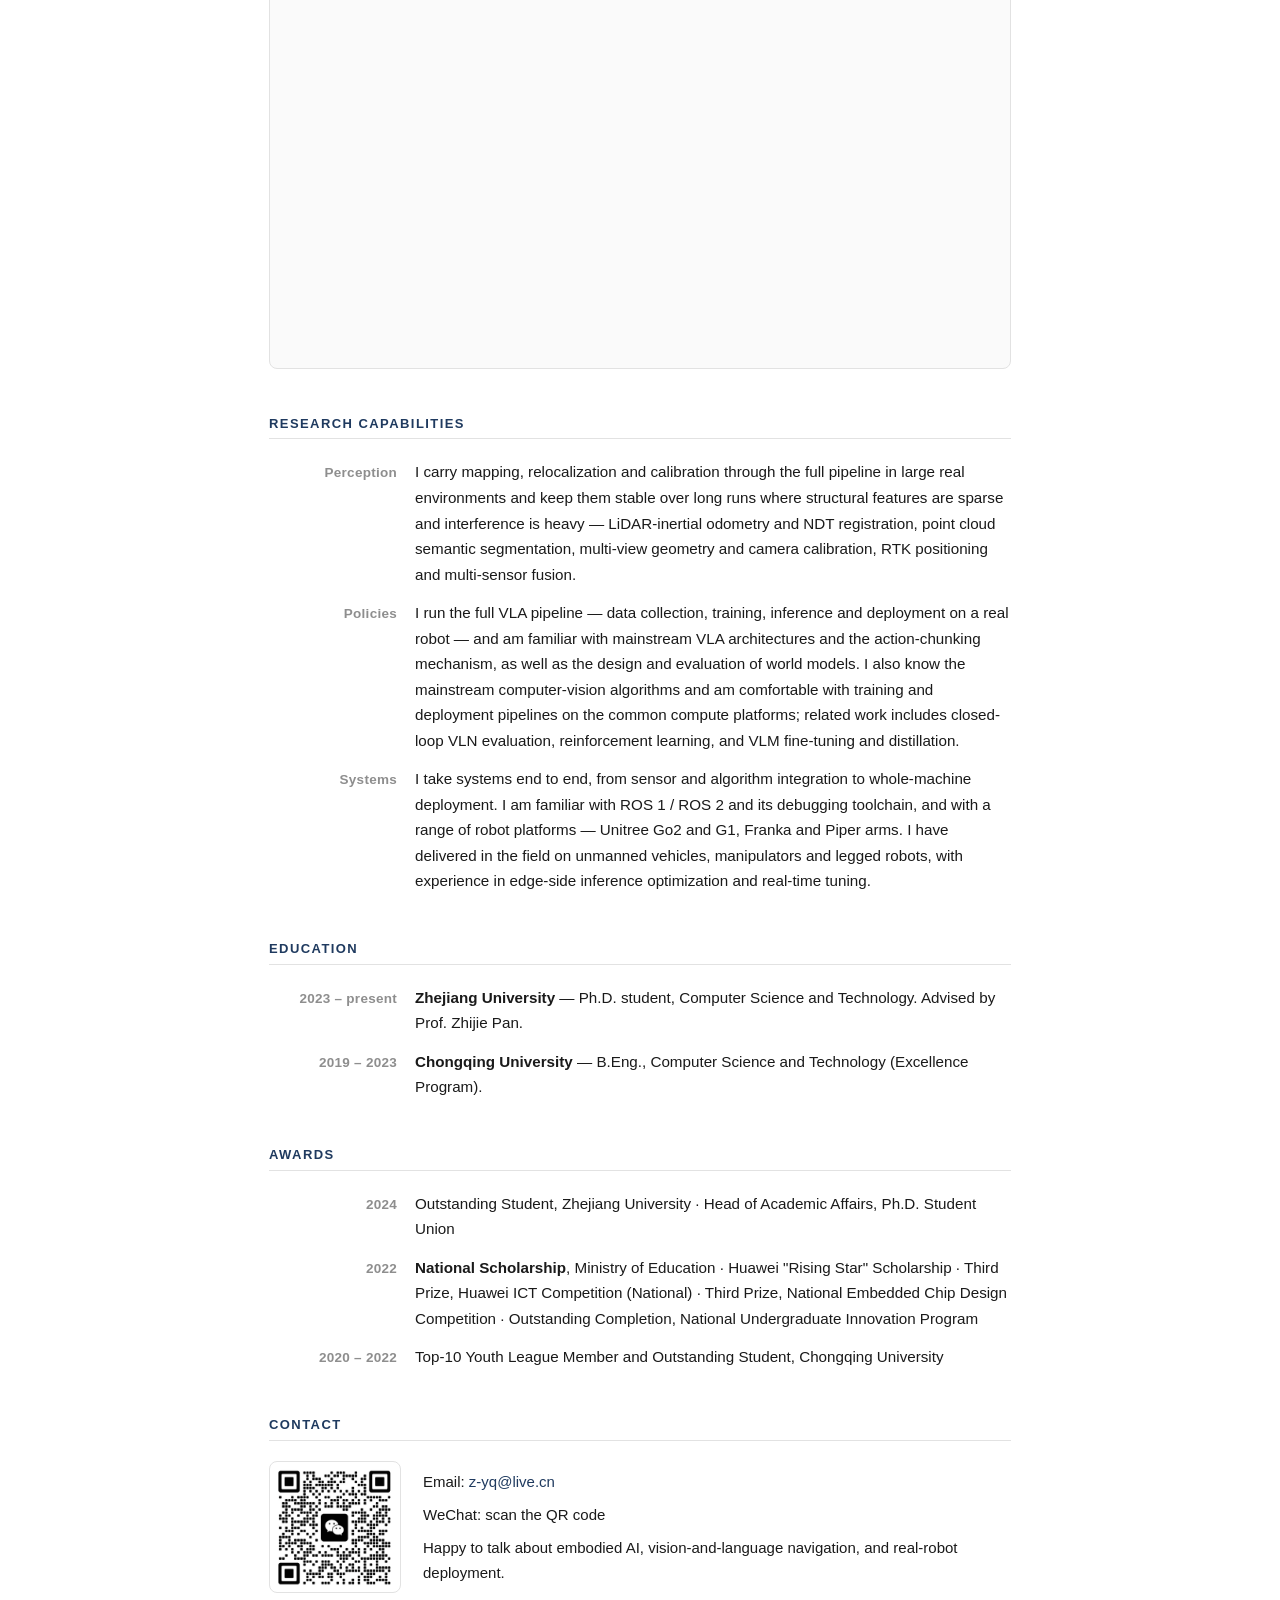
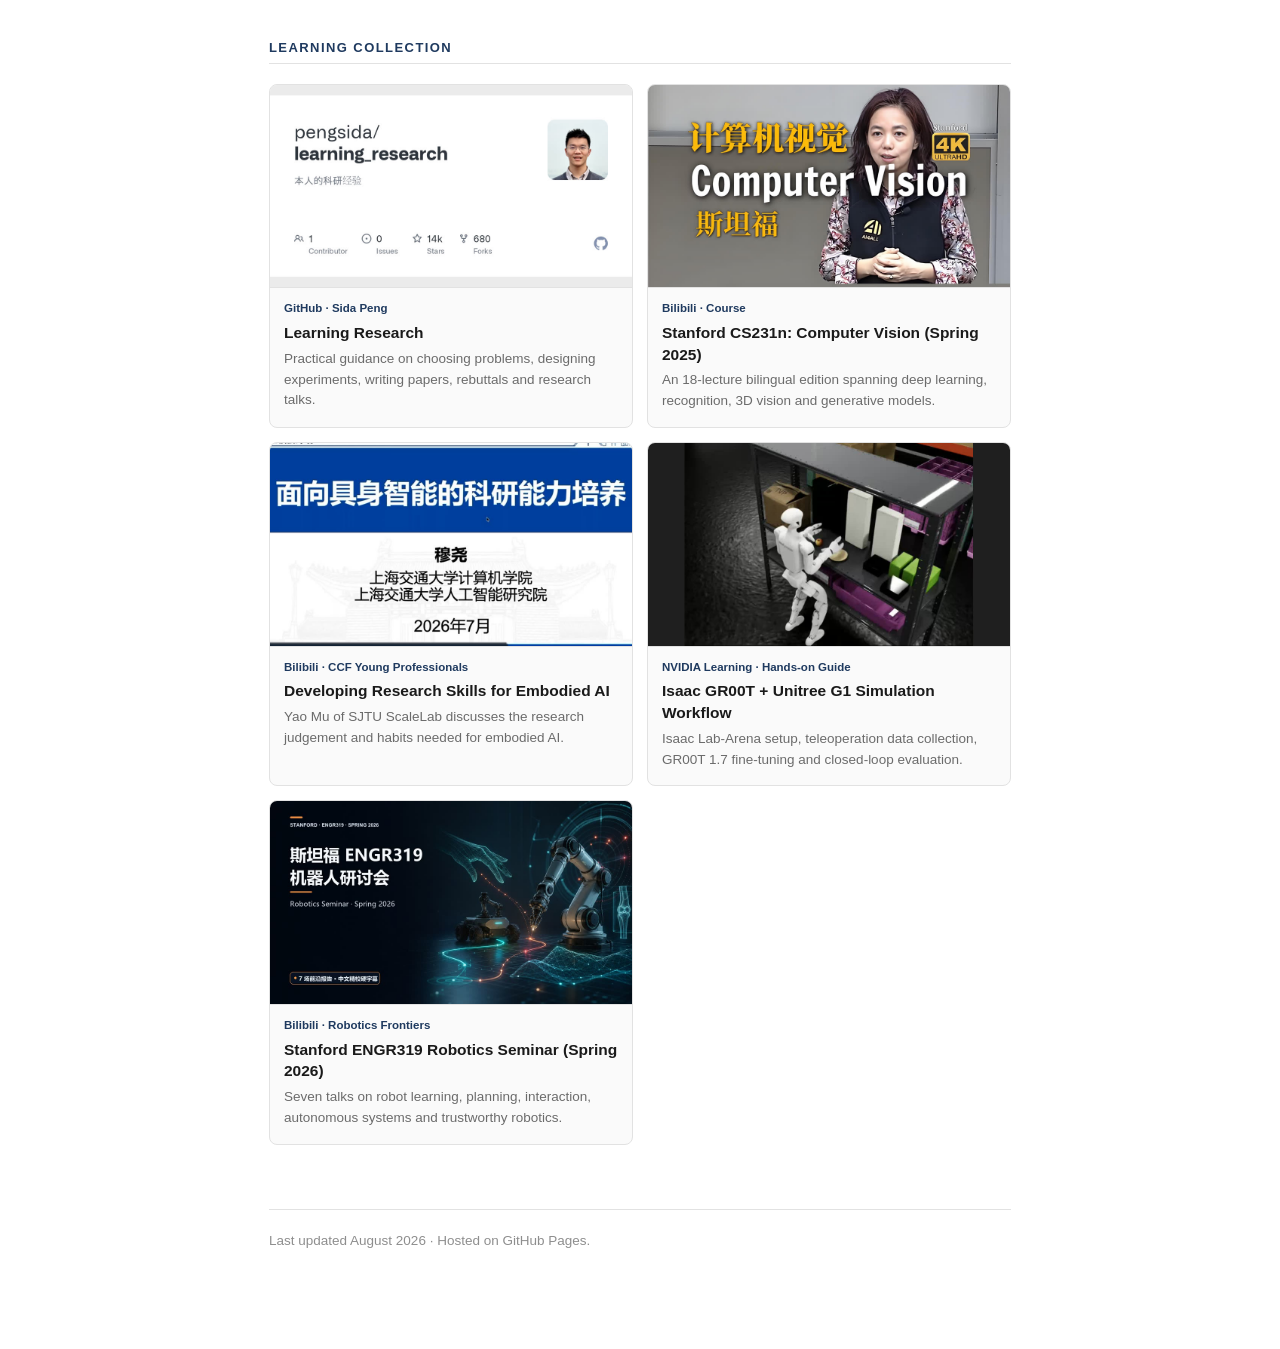
==== commit a8bf6c2d: "Add HarnessVLA demo to Anker project" ====
--- a/index.html
+++ b/index.html
@@ -265,8 +265,13 @@
         aria-label="Unitree Go2 vision-language navigation demonstration">
         <source src="anker-go2-vln.mp4" type="video/mp4">
       </video>
-    </div>
-    <p class="caption">Selected Anker internship work: teleoperation, manipulation and vision-language navigation.</p>
+      <video class="featured-media" controls muted playsinline preload="metadata"
+        aria-label="HarnessVLA closed-loop annotated demonstration">
+        <source src="harnessvla.mp4" type="video/mp4">
+        Your browser does not support the video element.
+      </video>
+    </div>
+    <p class="caption">Selected Anker internship work: teleoperation, manipulation, vision-language navigation and HarnessVLA closed-loop evaluation.</p>
   </div>
 
   <div class="sys">
--- a/style.css
+++ b/style.css
@@ -134,6 +134,7 @@
   border-radius:7px;border:1px solid var(--rule);background:var(--card);
   display:block;
 }
+.anker-gallery .featured-media{grid-column:1/-1}
 .anker-gallery{grid-template-columns:repeat(2,minmax(0,1fr))}
 .gallery .ph{
   display:flex;align-items:center;justify-content:center;aspect-ratio:4/3;
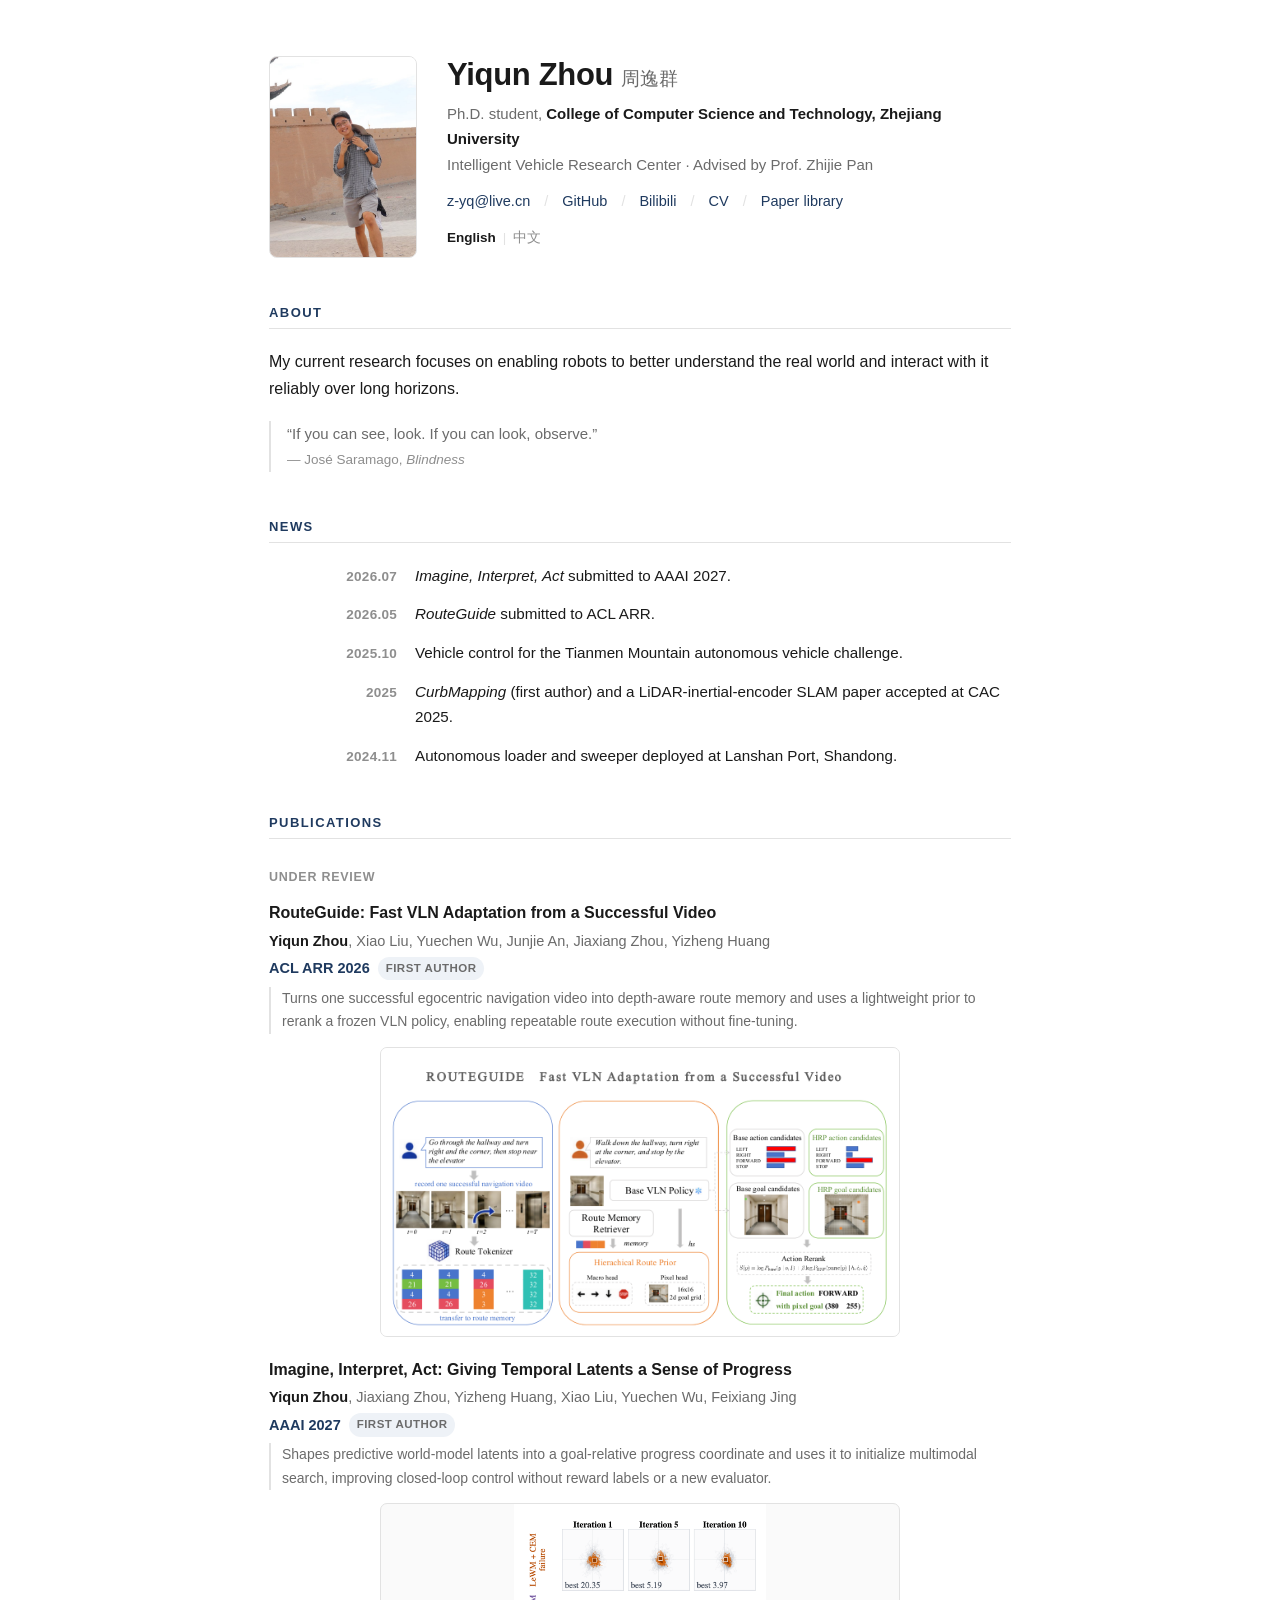
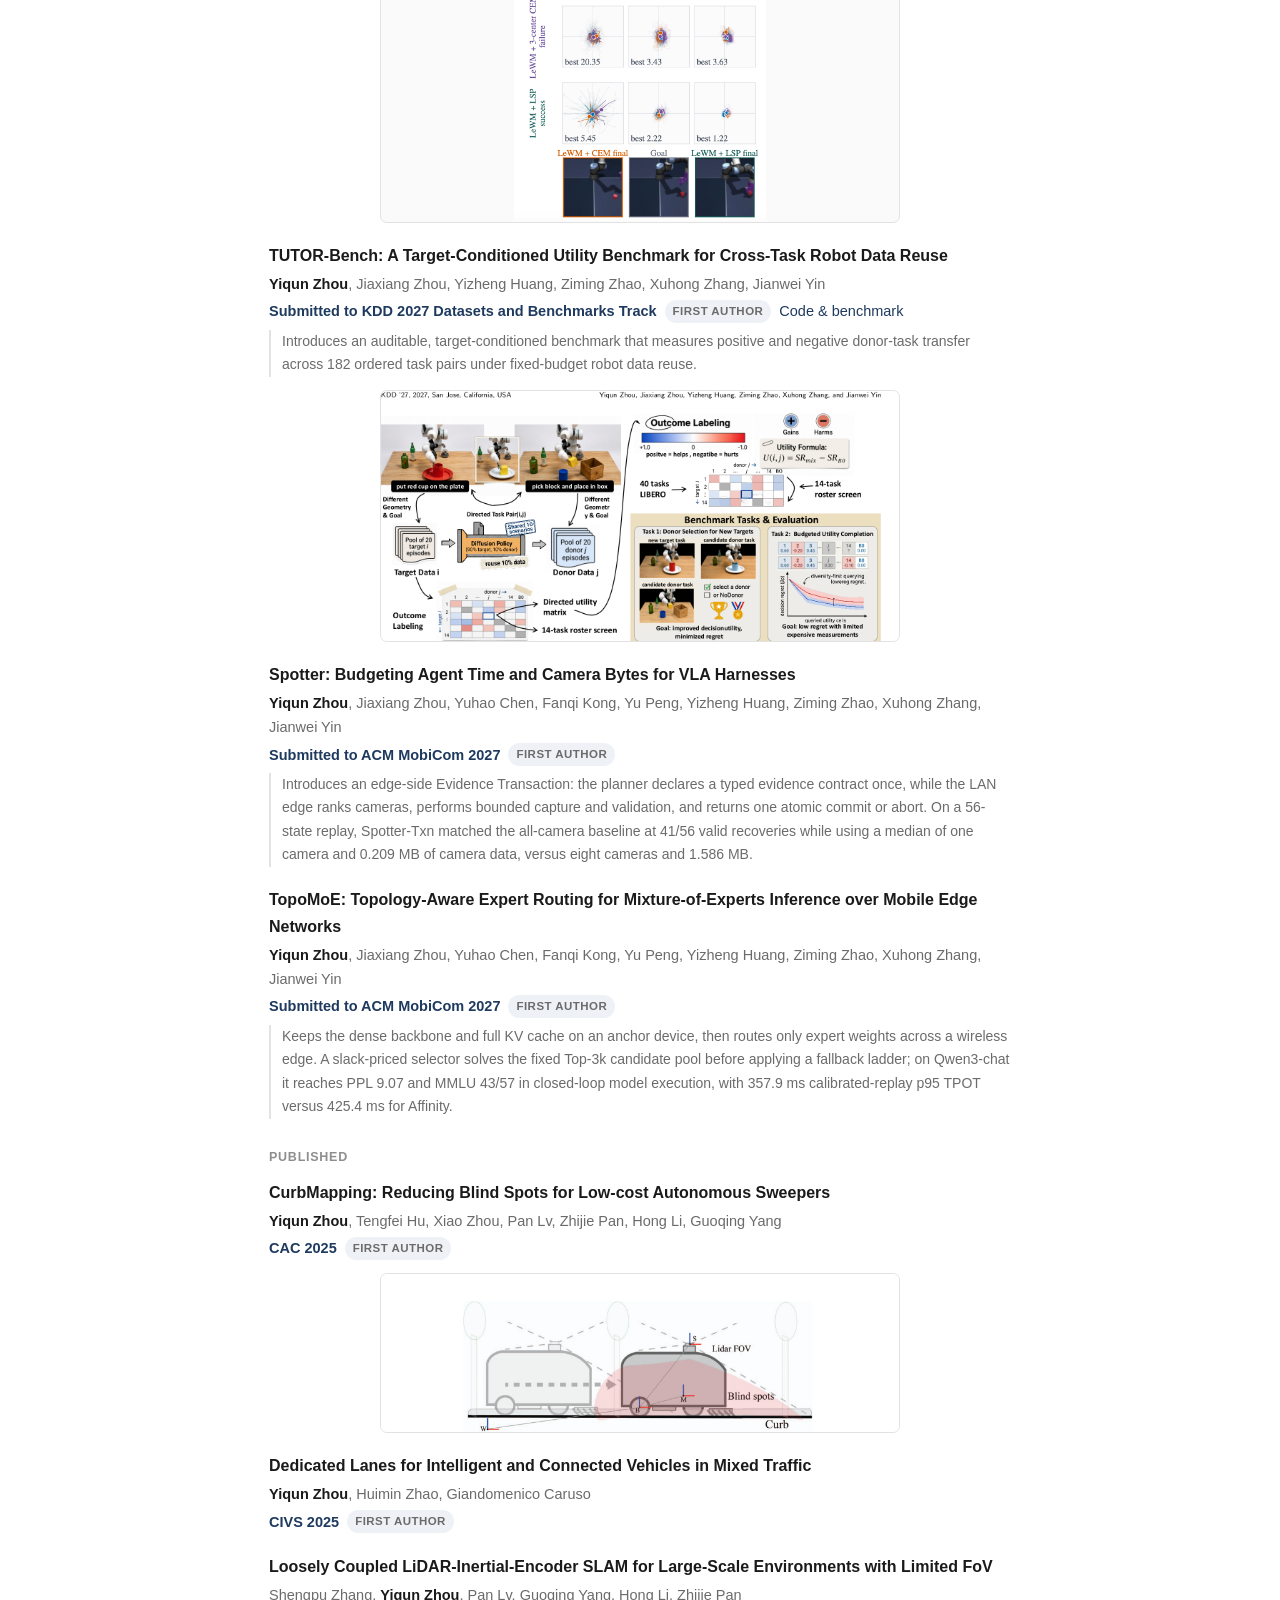
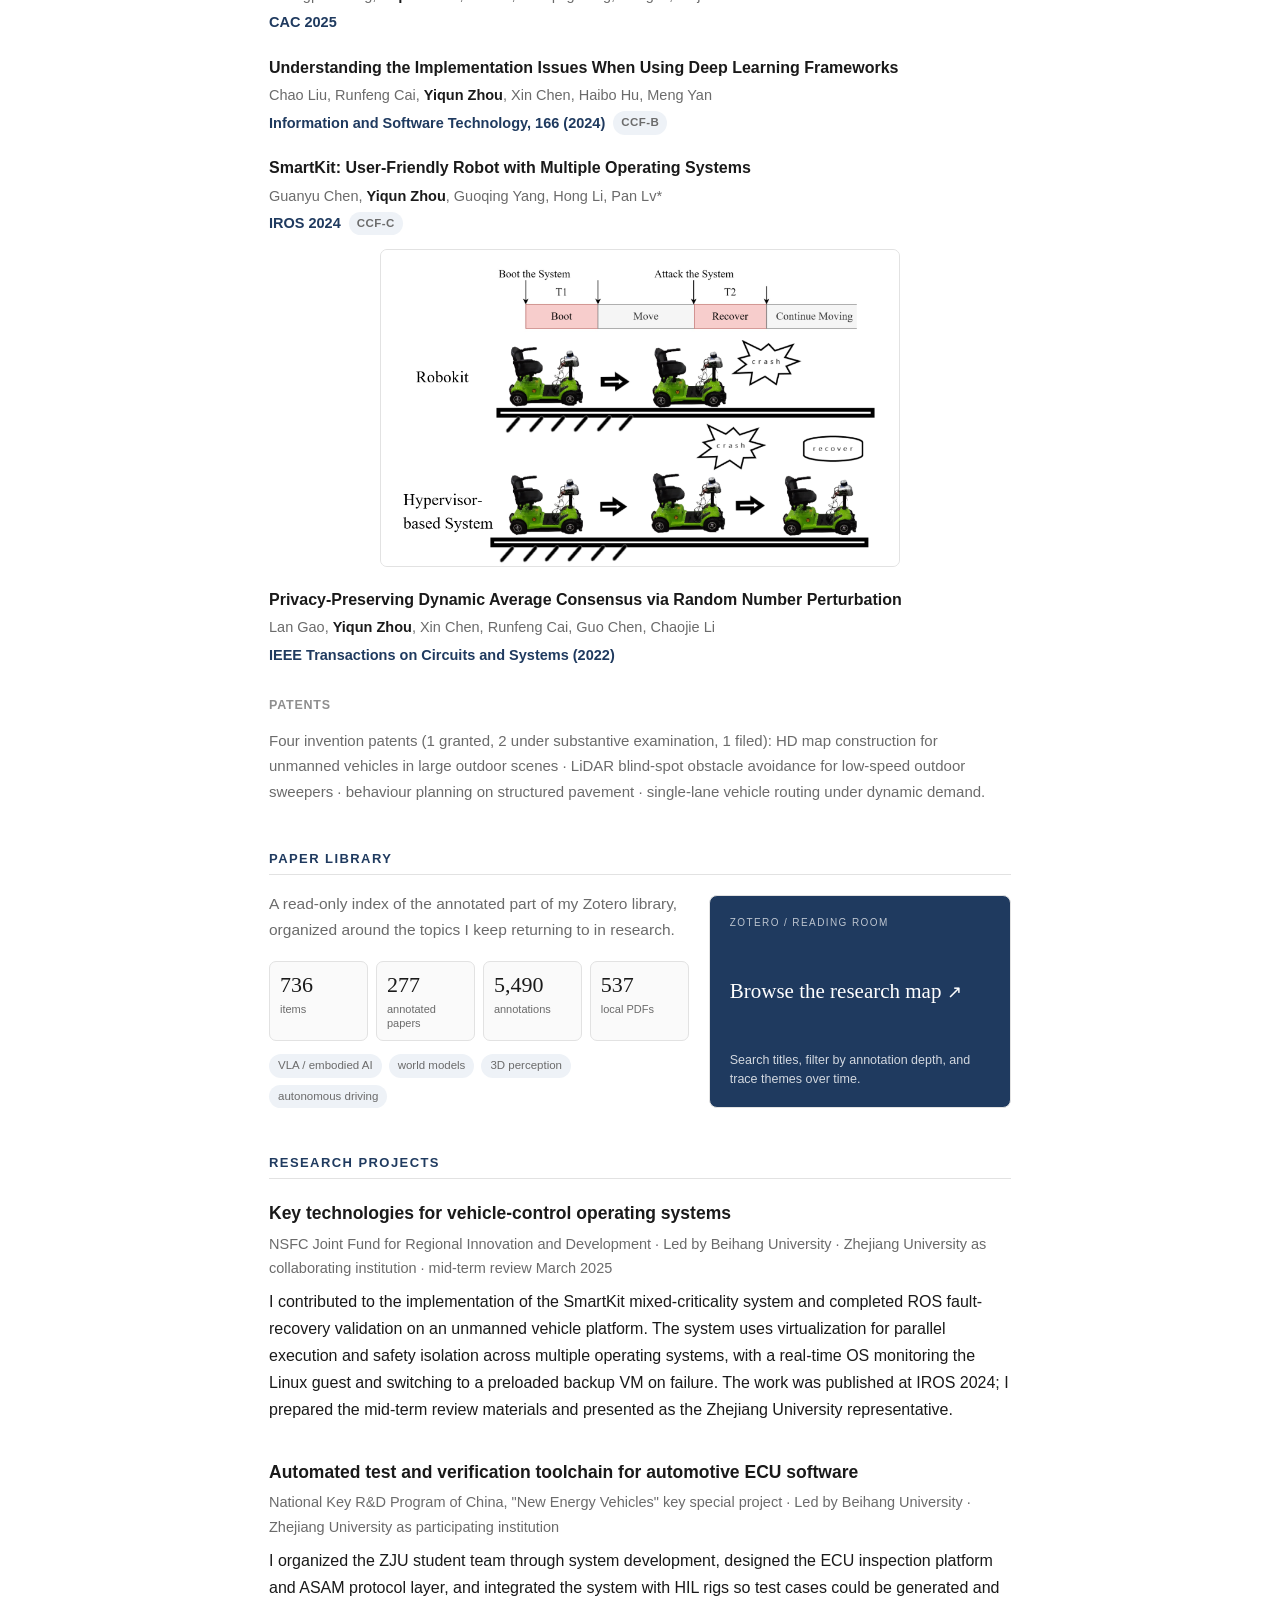
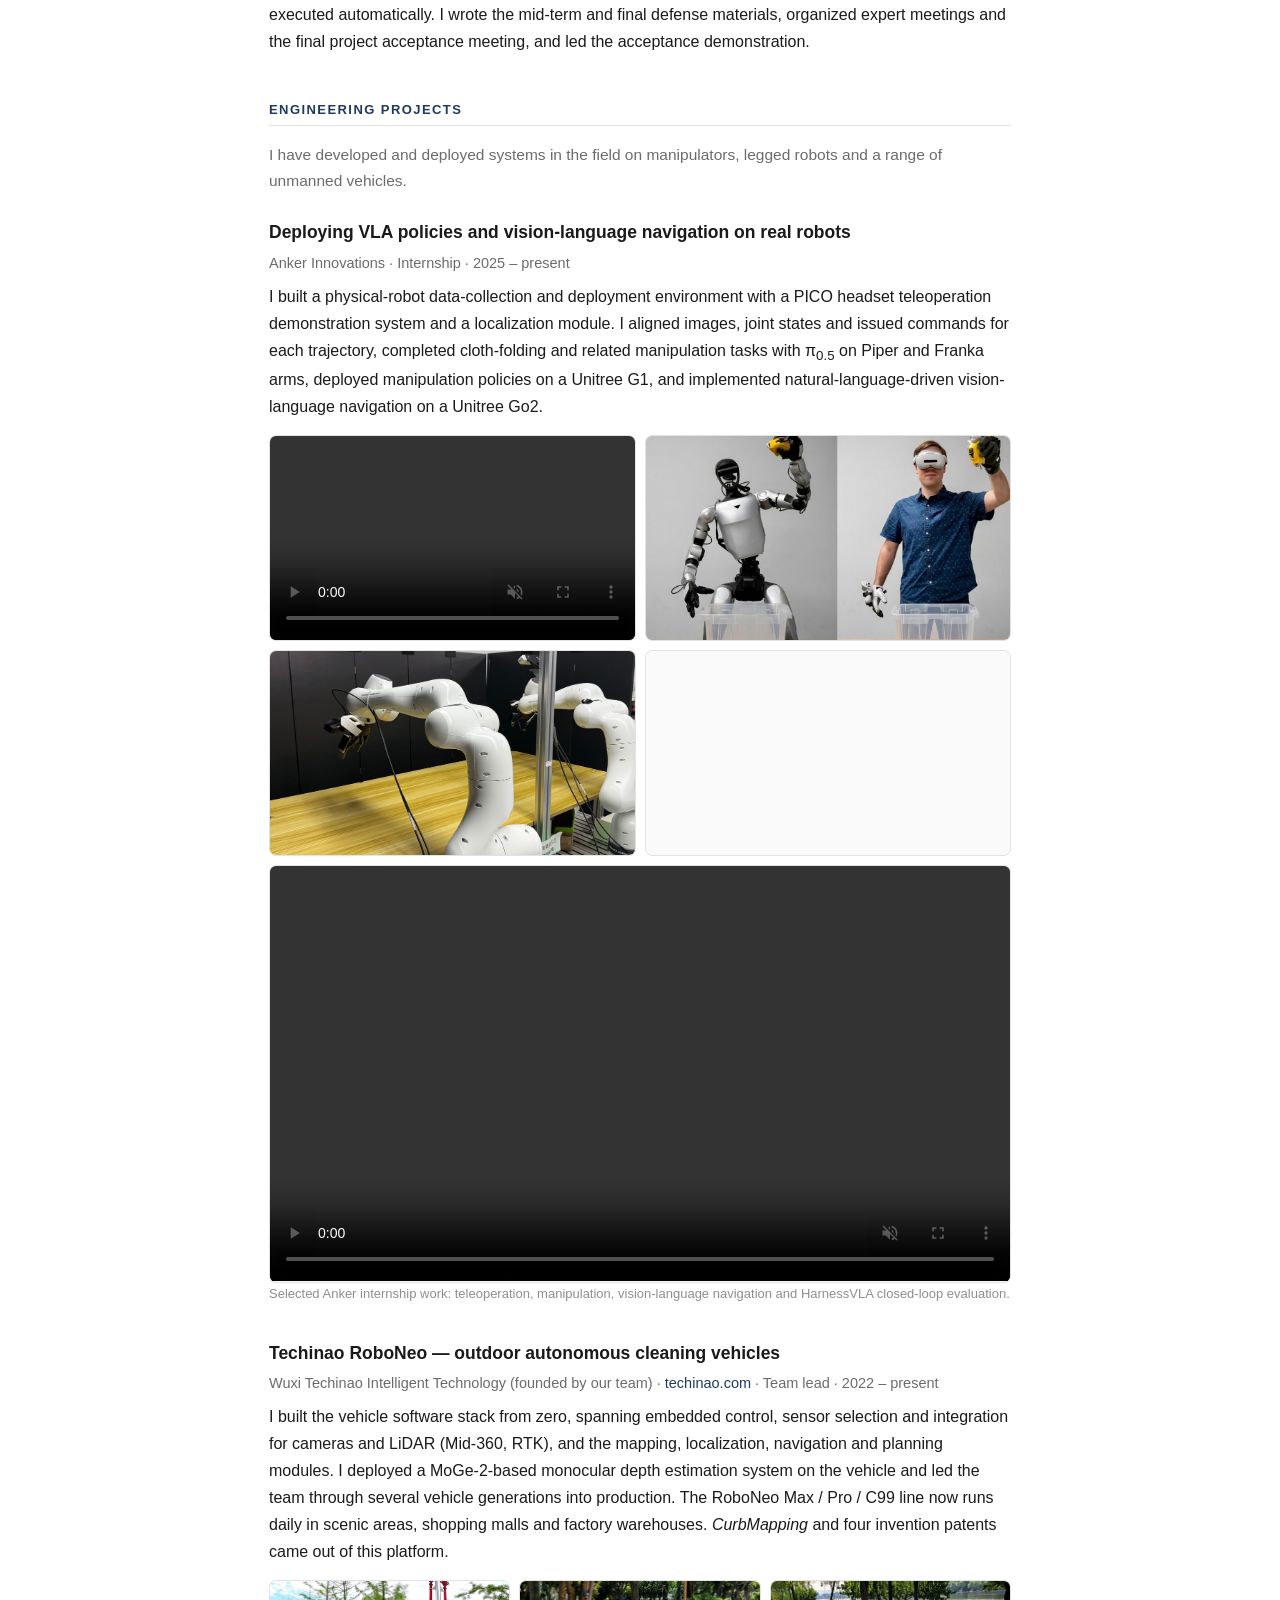
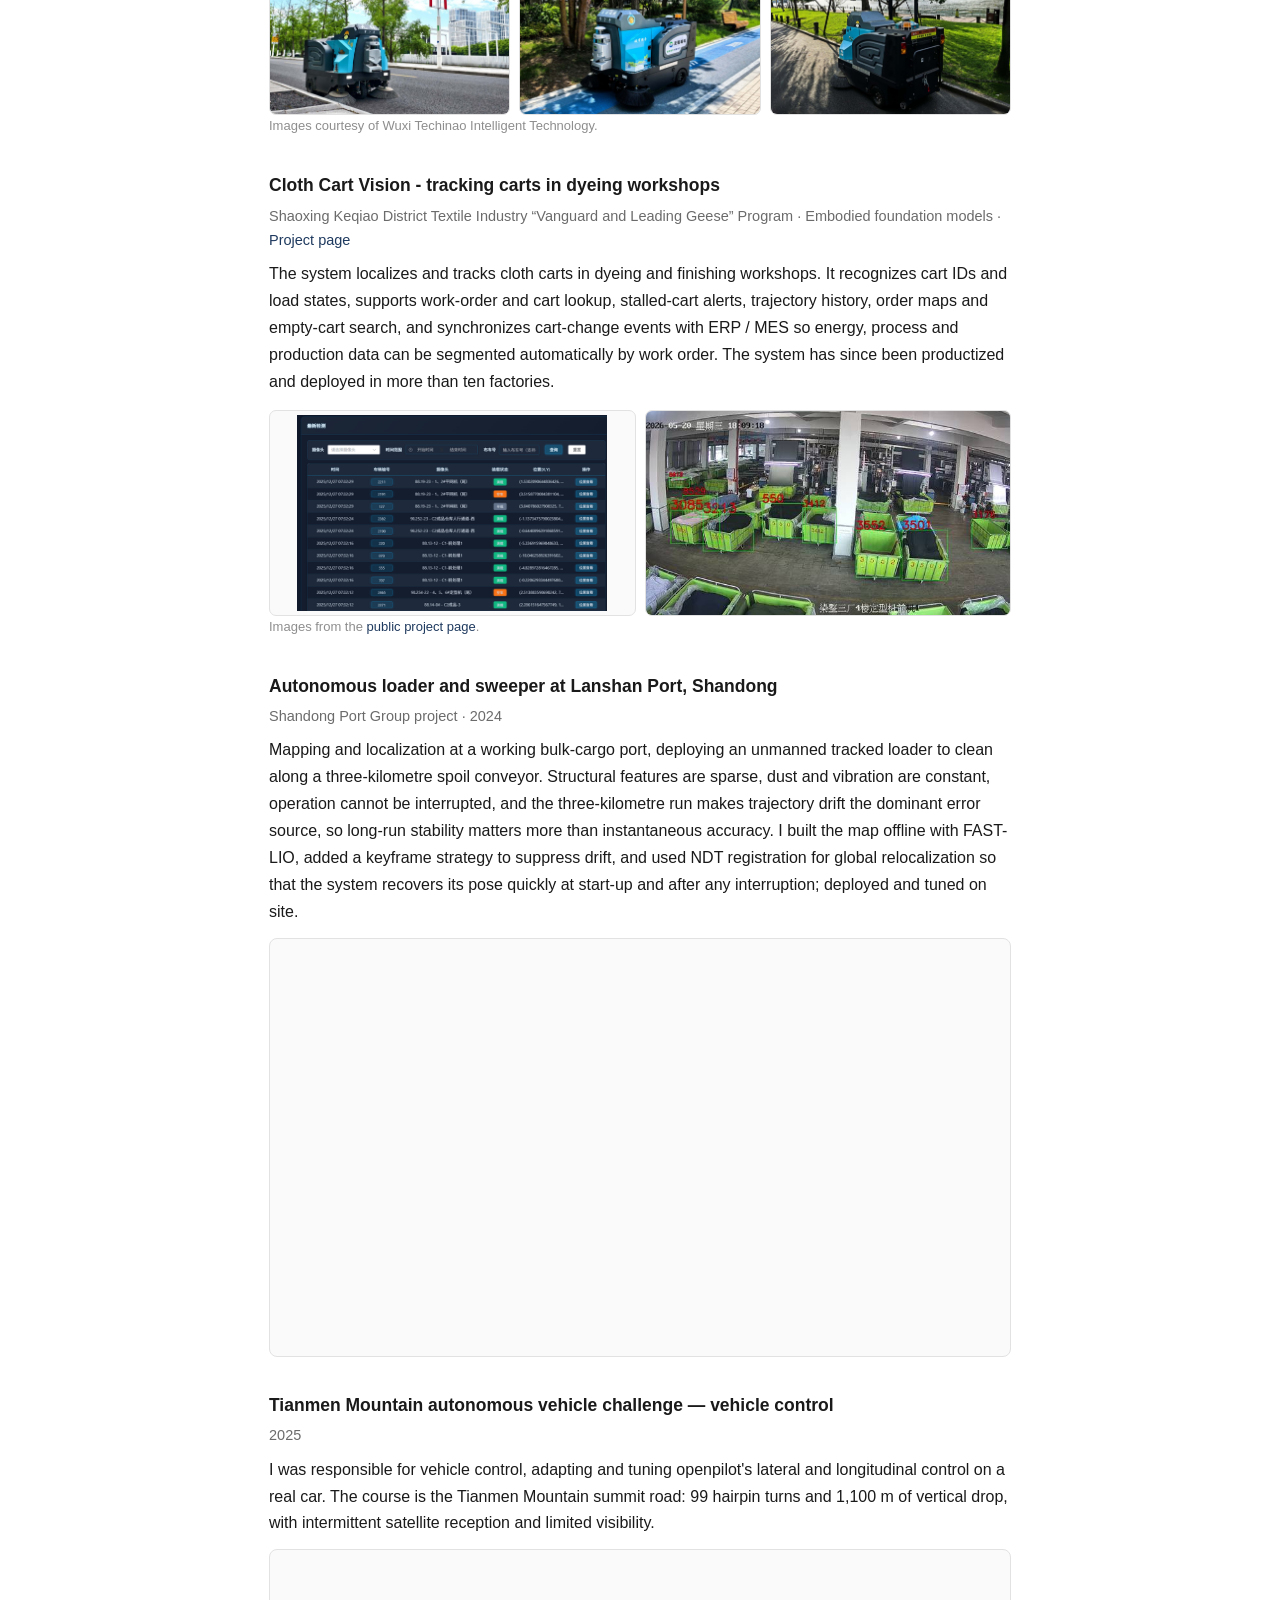
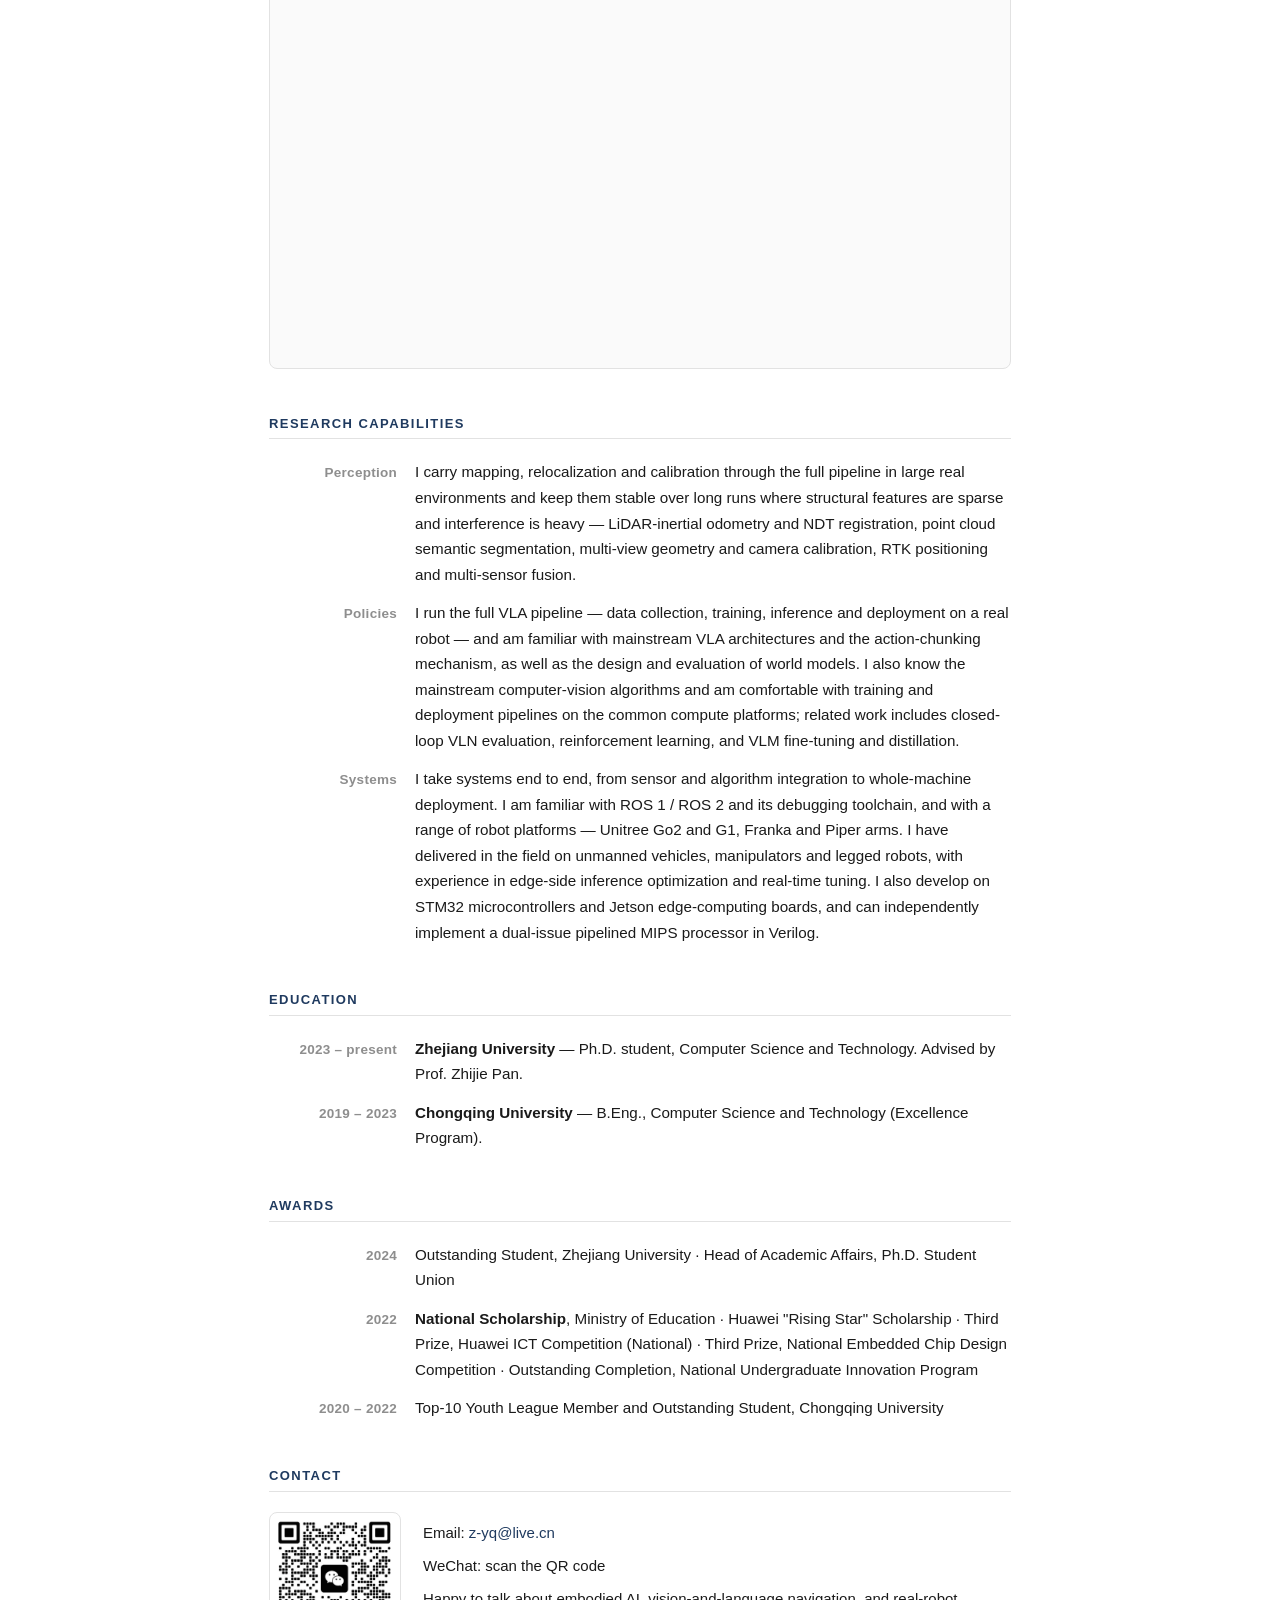
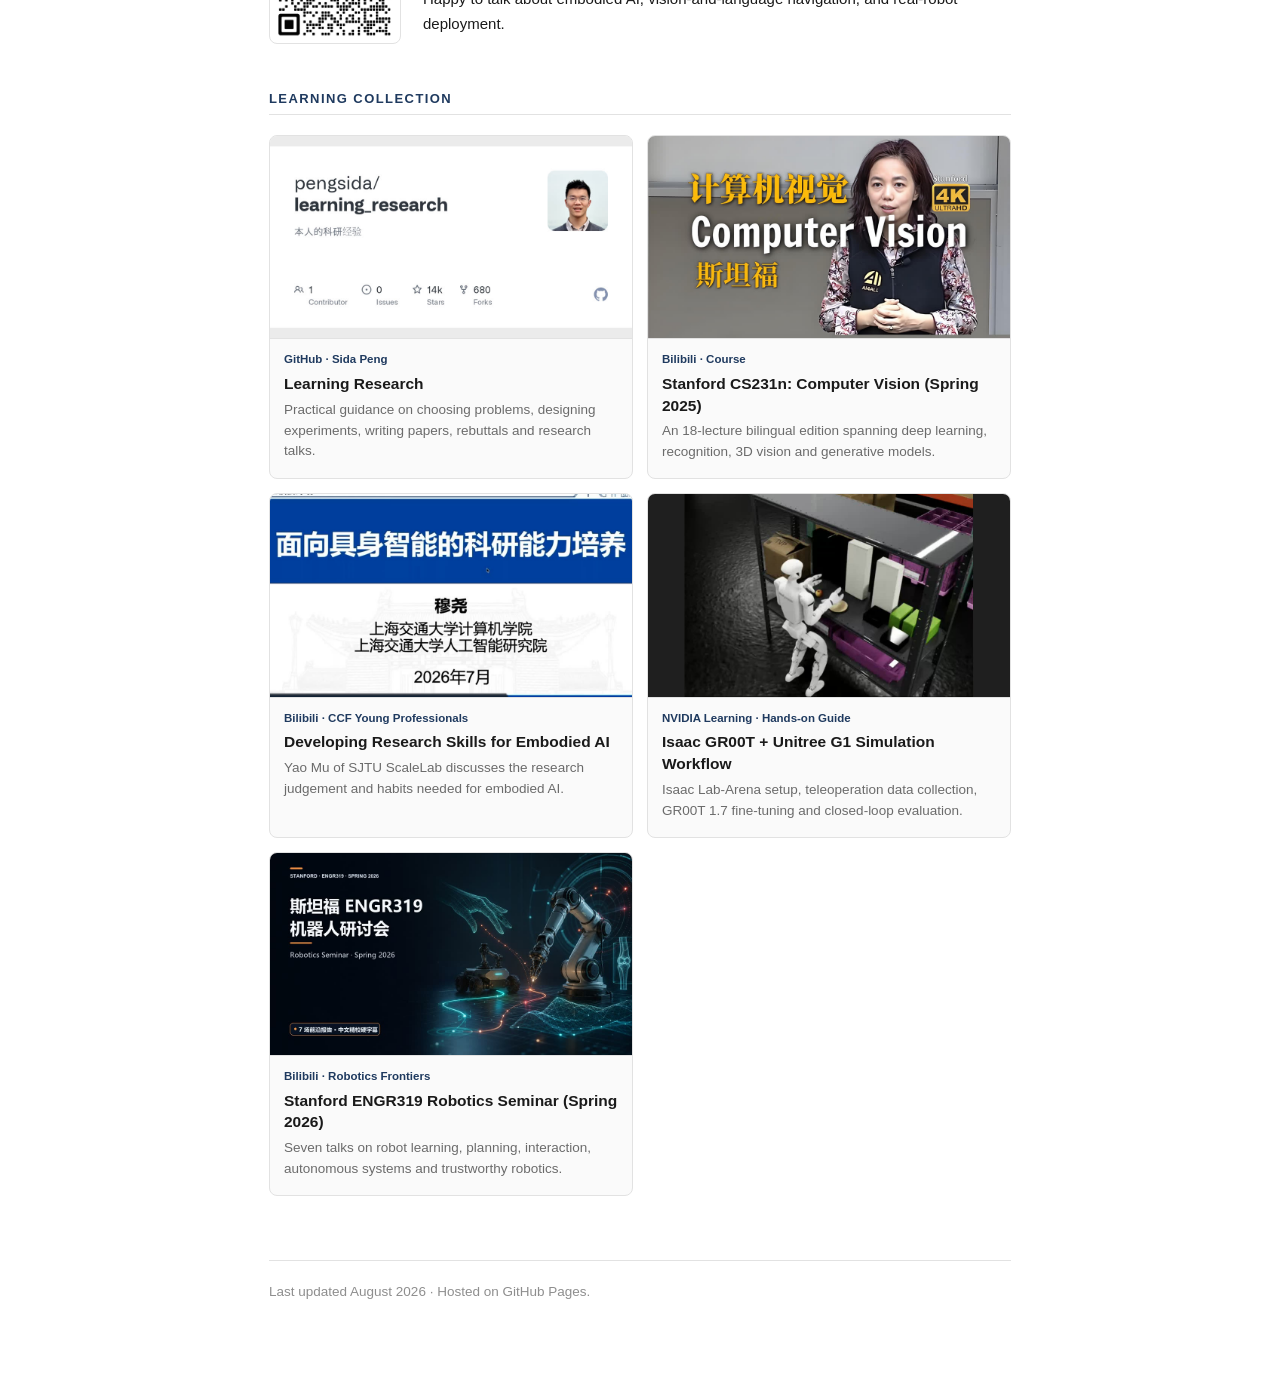
==== commit 38e1ee63: "Add embedded and edge hardware skills" ====
--- a/index.html
+++ b/index.html
@@ -376,7 +376,9 @@
     debugging toolchain, and with a range of robot platforms — Unitree Go2 and
     G1, Franka and Piper arms. I have delivered in the field on unmanned
     vehicles, manipulators and legged robots, with experience in edge-side
-    inference optimization and real-time tuning.
+    inference optimization and real-time tuning. I also develop on STM32
+    microcontrollers and Jetson edge-computing boards, and can independently
+    implement a dual-issue pipelined MIPS processor in Verilog.
   </div></div>
 </section>
 
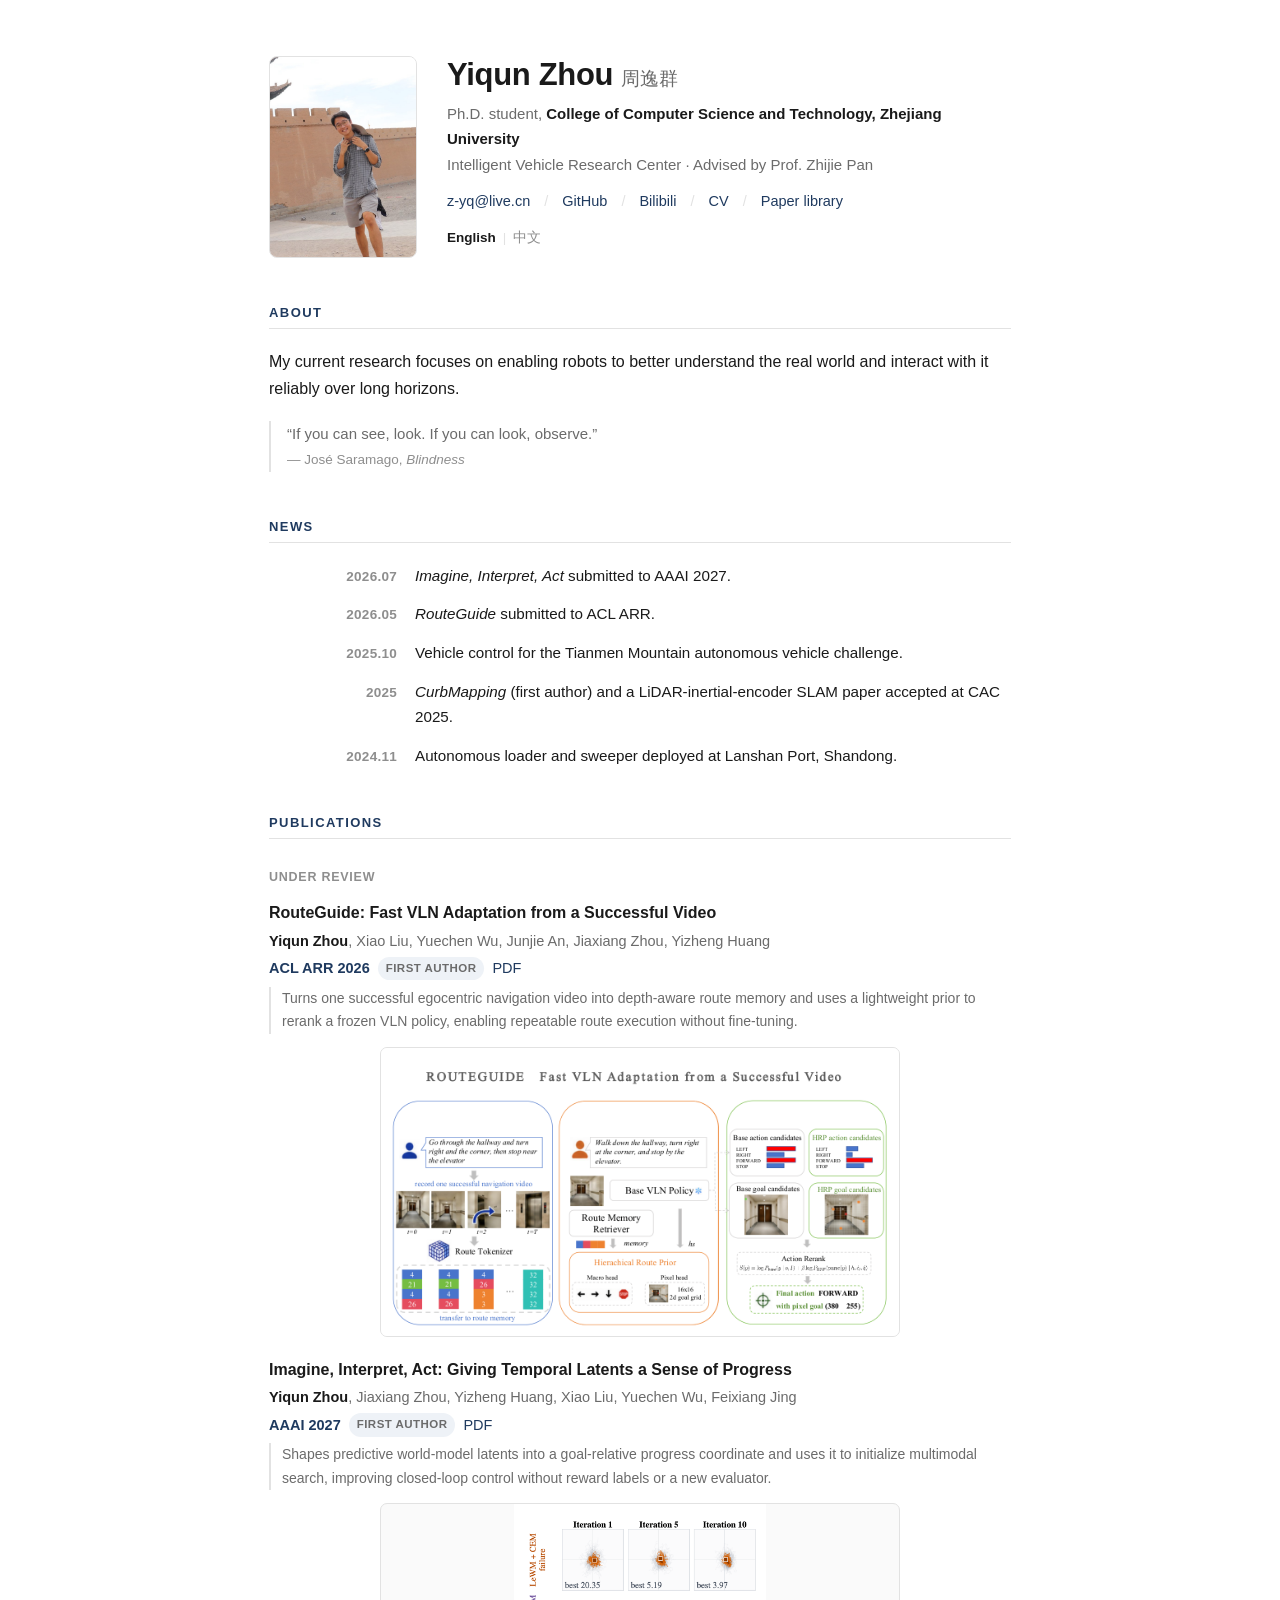
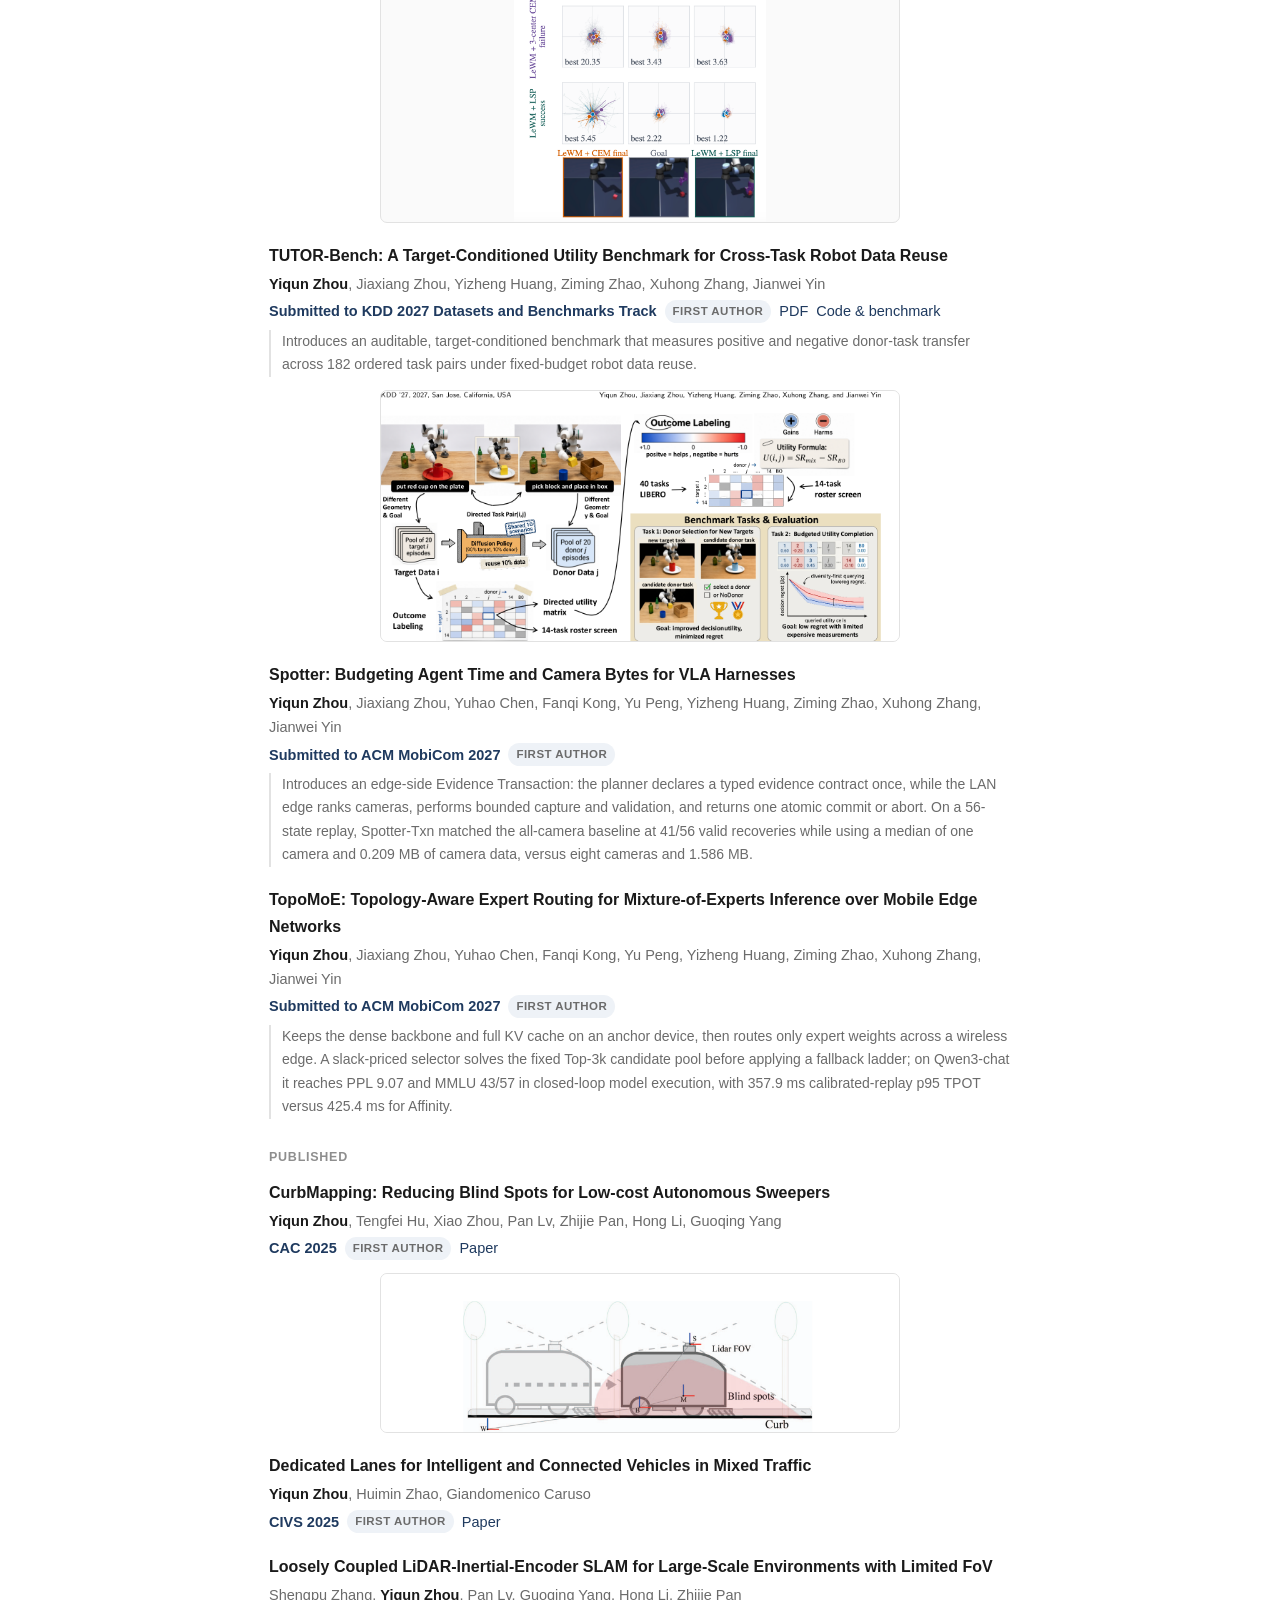
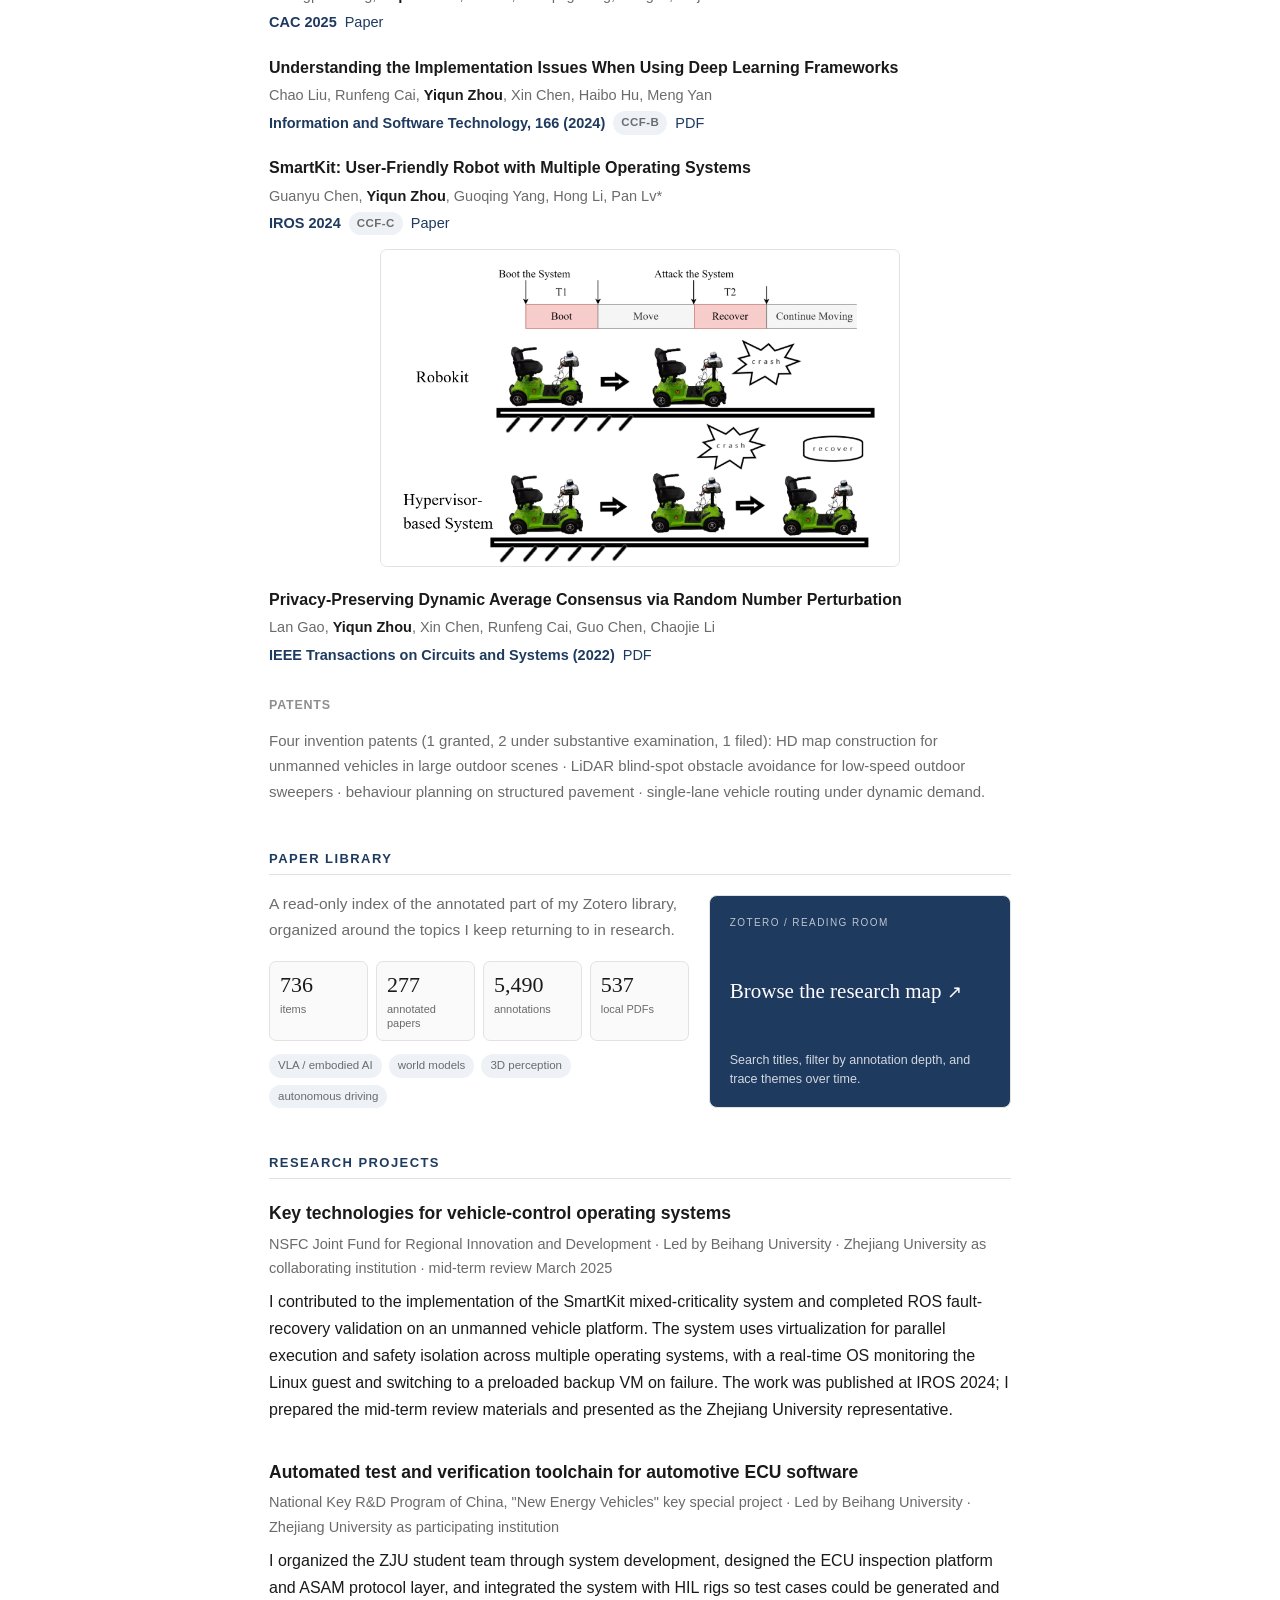
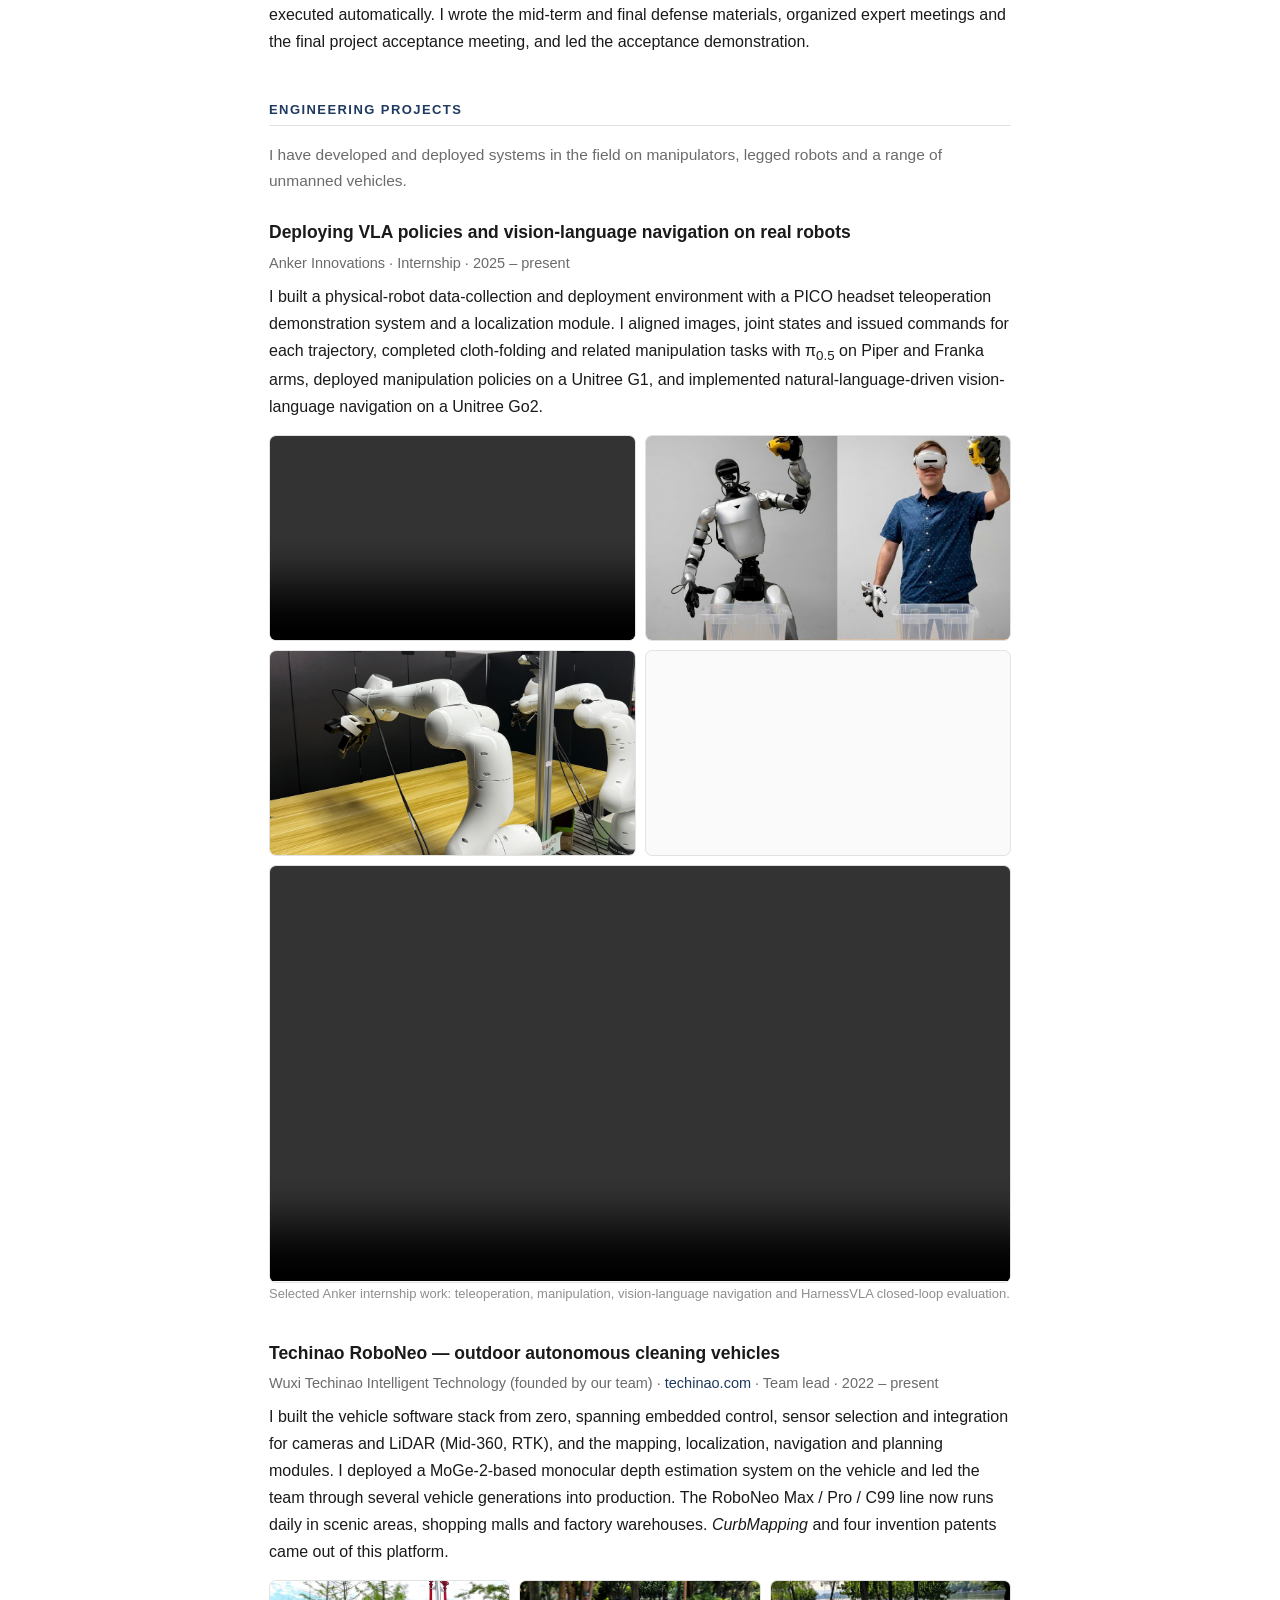
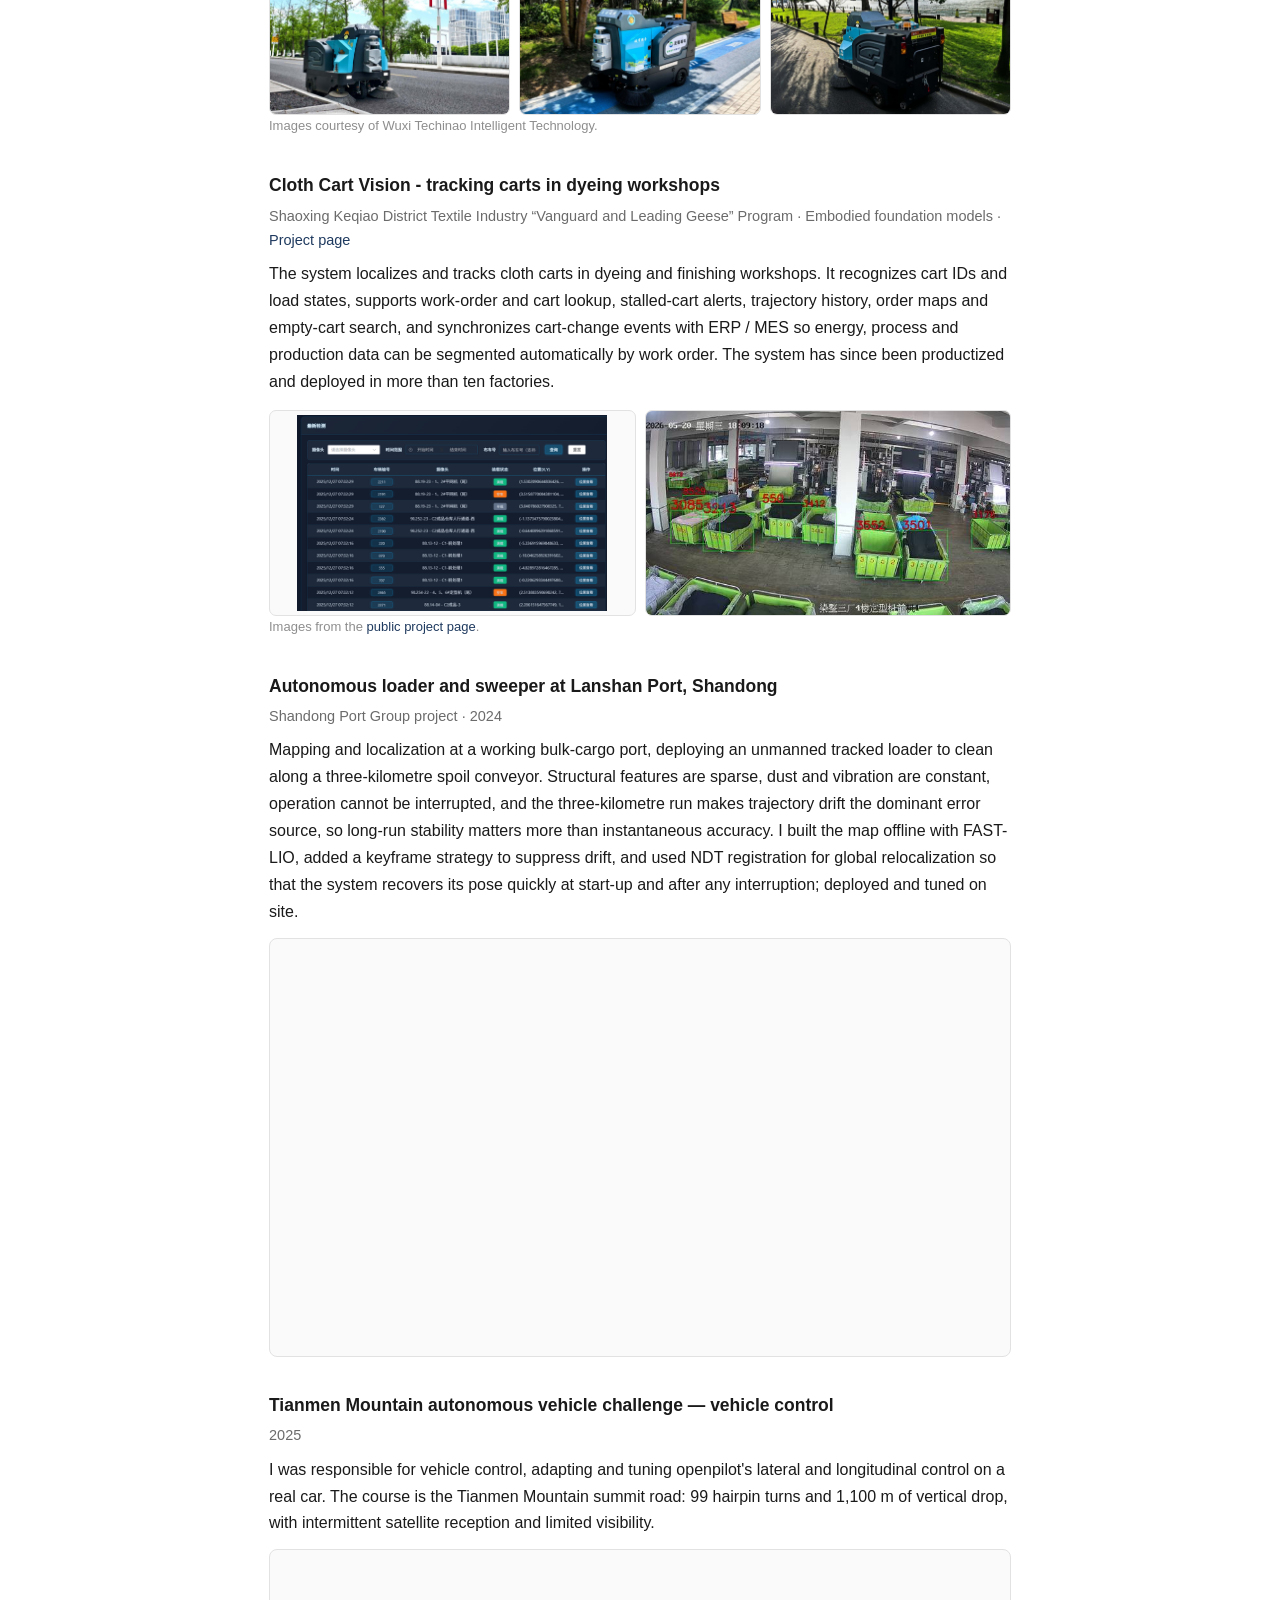
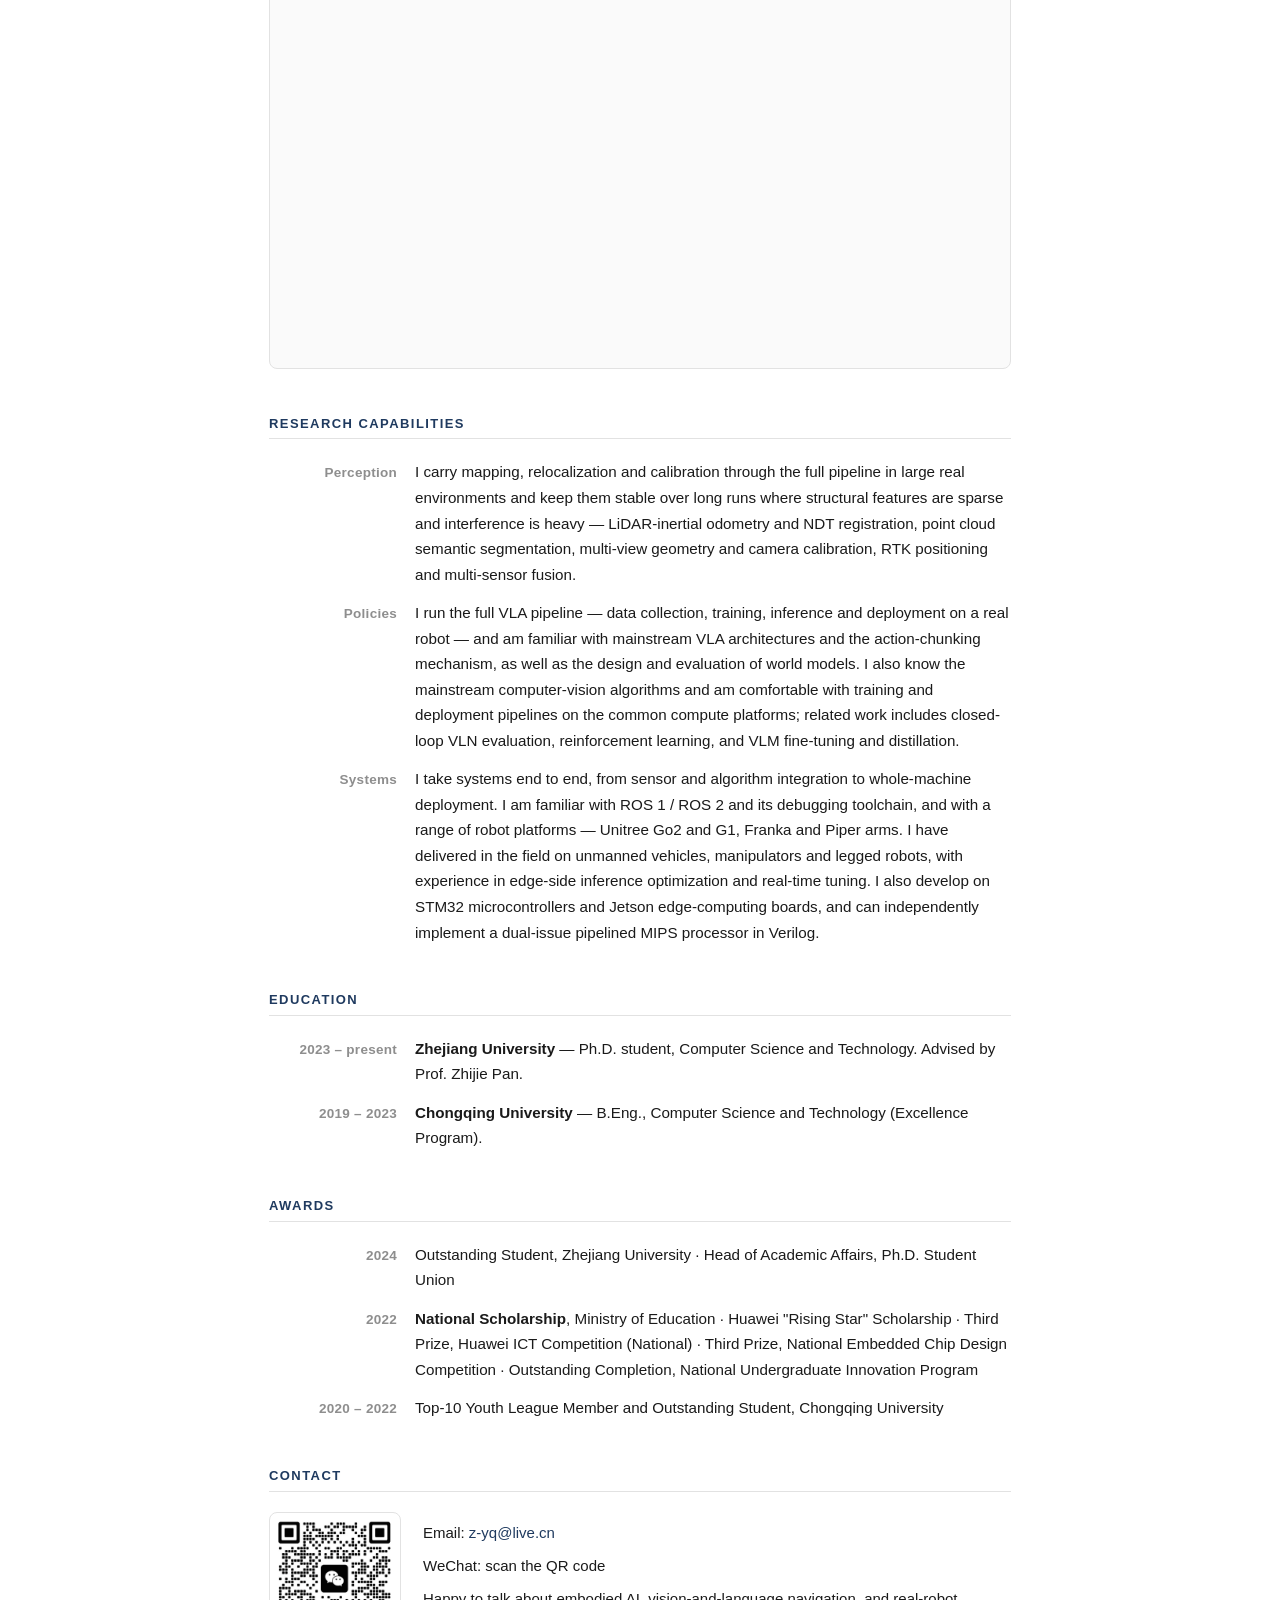
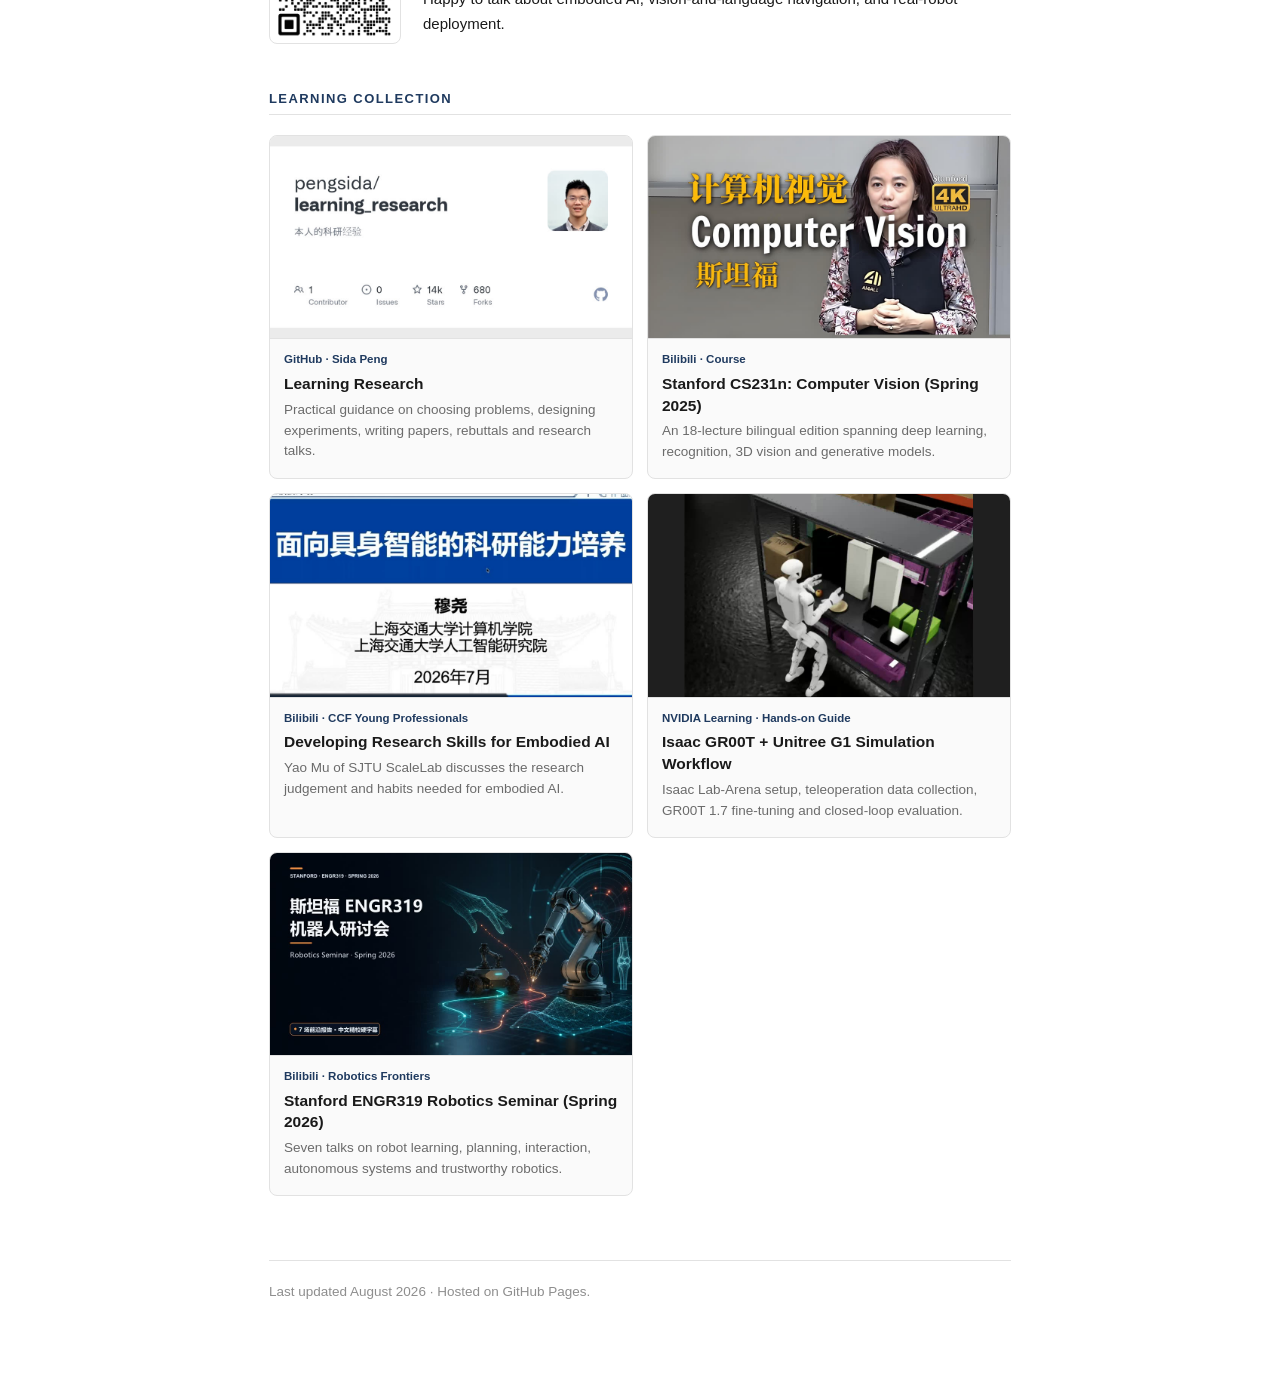
==== commit 78fefc13: "Add publication download links" ====
--- a/index.html
+++ b/index.html
@@ -63,7 +63,8 @@
     <span class="a"><b>Yiqun Zhou</b>, Xiao Liu, Yuechen Wu, Junjie An,
       Jiaxiang Zhou, Yizheng Huang</span>
     <div class="v"><span class="venue">ACL ARR 2026</span>
-      <span class="badge">FIRST AUTHOR</span></div>
+      <span class="badge">FIRST AUTHOR</span>
+      <a href="routeguide.pdf" download>PDF</a></div>
     <div class="result">Turns one successful egocentric navigation video into depth-aware route memory and uses a lightweight prior to rerank a frozen VLN policy, enabling repeatable route execution without fine-tuning.</div>
     <img class="pub-figure" src="routeguide.png"
       alt="ROUTEGUIDE route-memory and memory-conditioned reranking overview"
@@ -76,7 +77,8 @@
     <span class="a"><b>Yiqun Zhou</b>, Jiaxiang Zhou, Yizheng Huang, Xiao Liu,
       Yuechen Wu, Feixiang Jing</span>
     <div class="v"><span class="venue">AAAI 2027</span>
-      <span class="badge">FIRST AUTHOR</span></div>
+      <span class="badge">FIRST AUTHOR</span>
+      <a href="imagine-interpret-act.pdf" download>PDF</a></div>
     <div class="result">Shapes predictive world-model latents into a goal-relative progress coordinate and uses it to initialize multimodal search, improving closed-loop control without reward labels or a new evaluator.</div>
     <img class="pub-figure" src="imagine-interpret-act.png"
       alt="Qualitative visual-control comparison across LeWM, CEM and LSP iterations"
@@ -90,6 +92,7 @@
       Xuhong Zhang, Jianwei Yin</span>
     <div class="v"><span class="venue">Submitted to KDD 2027 Datasets and Benchmarks Track</span>
       <span class="badge">FIRST AUTHOR</span>
+      <a href="tutor-bench.pdf" download>PDF</a>
       <a href="https://github.com/yqzhou886/TUTOR-Bench" target="_blank" rel="noopener noreferrer">Code &amp; benchmark</a></div>
     <div class="result">Introduces an auditable, target-conditioned benchmark that measures positive and negative donor-task transfer across 182 ordered task pairs under fixed-budget robot data reuse.</div>
     <img class="pub-figure" src="tutor-bench.png"
@@ -124,7 +127,8 @@
     <span class="a"><b>Yiqun Zhou</b>, Tengfei Hu, Xiao Zhou, Pan Lv,
       Zhijie Pan, Hong Li, Guoqing Yang</span>
     <div class="v"><span class="venue">CAC 2025</span>
-      <span class="badge">FIRST AUTHOR</span></div>
+      <span class="badge">FIRST AUTHOR</span>
+      <a href="https://doi.org/10.1109/CAC67268.2025.11487603" target="_blank" rel="noopener noreferrer">Paper</a></div>
     <img class="pub-figure" src="curbmapping.png"
       alt="CurbMapping LiDAR field-of-view and blind-spot overview"
       loading="lazy">
@@ -135,7 +139,8 @@
       Mixed Traffic</span>
     <span class="a"><b>Yiqun Zhou</b>, Huimin Zhao, Giandomenico Caruso</span>
     <div class="v"><span class="venue">CIVS 2025</span>
-      <span class="badge">FIRST AUTHOR</span></div>
+      <span class="badge">FIRST AUTHOR</span>
+      <a href="https://doi.org/10.1007/978-981-95-4875-0_17" target="_blank" rel="noopener noreferrer">Paper</a></div>
   </div>
 
   <div class="pub">
@@ -143,7 +148,8 @@
       Environments with Limited FoV</span>
     <span class="a">Shengpu Zhang, <b>Yiqun Zhou</b>, Pan Lv, Guoqing Yang,
       Hong Li, Zhijie Pan</span>
-    <div class="v"><span class="venue">CAC 2025</span></div>
+    <div class="v"><span class="venue">CAC 2025</span>
+      <a href="https://doi.org/10.1109/CAC67268.2025.11487007" target="_blank" rel="noopener noreferrer">Paper</a></div>
   </div>
 
   <div class="pub">
@@ -152,7 +158,8 @@
     <span class="a">Chao Liu, Runfeng Cai, <b>Yiqun Zhou</b>, Xin Chen,
       Haibo Hu, Meng Yan</span>
     <div class="v"><span class="venue">Information and Software Technology,
-      166 (2024)</span><span class="badge">CCF-B</span></div>
+      166 (2024)</span><span class="badge">CCF-B</span>
+      <a href="https://yanmeng.github.io/papers/IST231.pdf" target="_blank" rel="noopener noreferrer">PDF</a></div>
   </div>
 
   <div class="pub">
@@ -161,7 +168,8 @@
     <span class="a">Guanyu Chen, <b>Yiqun Zhou</b>, Guoqing Yang, Hong Li,
       Pan Lv*</span>
     <div class="v"><span class="venue">IROS 2024</span>
-      <span class="badge">CCF-C</span></div>
+      <span class="badge">CCF-C</span>
+      <a href="https://doi.org/10.1109/IROS58592.2024.10802835" target="_blank" rel="noopener noreferrer">Paper</a></div>
     <img class="pub-figure" src="smartkit.png"
       alt="SmartKit hypervisor-based robot recovery overview"
       loading="lazy">
@@ -173,7 +181,8 @@
     <span class="a">Lan Gao, <b>Yiqun Zhou</b>, Xin Chen, Runfeng Cai,
       Guo Chen, Chaojie Li</span>
     <div class="v"><span class="venue">IEEE Transactions on Circuits and
-      Systems (2022)</span></div>
+      Systems (2022)</span>
+      <a href="https://langaouc.github.io/files/TCAS-II-2023.pdf" target="_blank" rel="noopener noreferrer">PDF</a></div>
   </div>
 
   <p class="grouplabel">Patents</p>
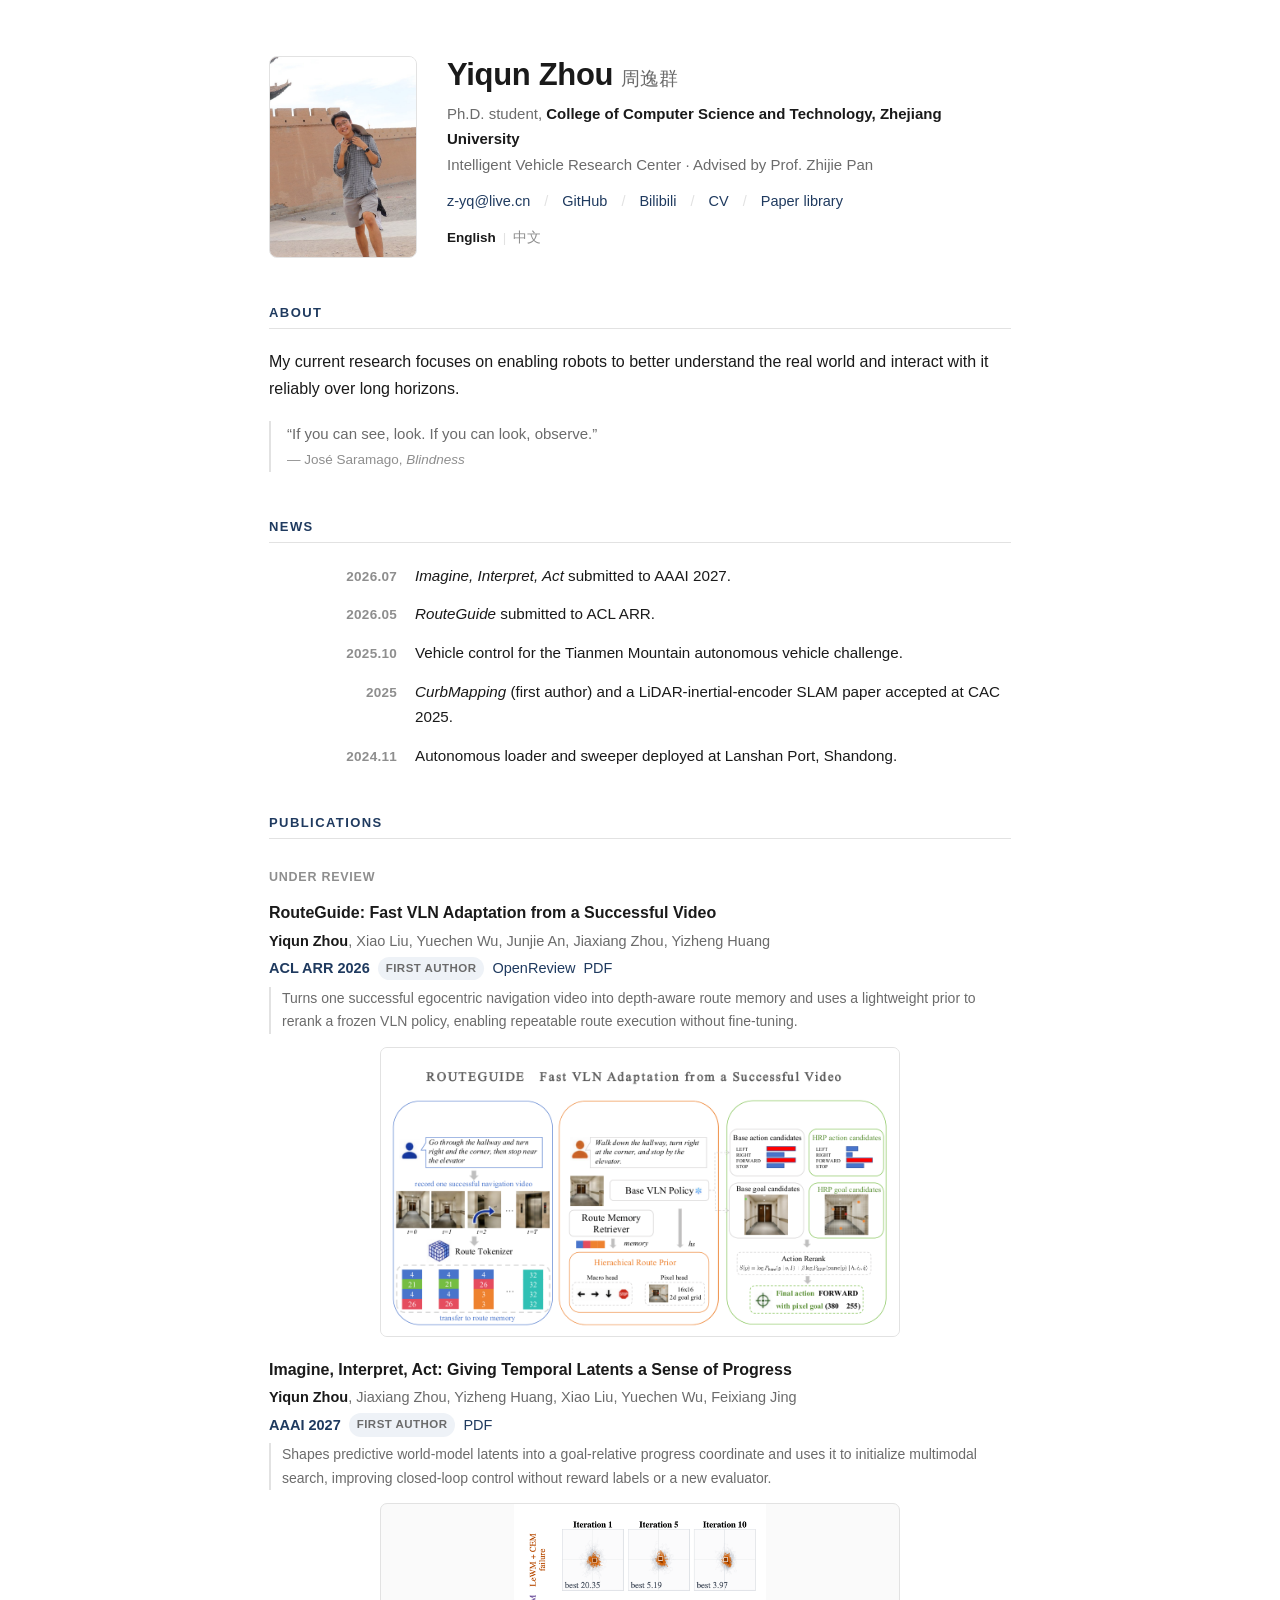
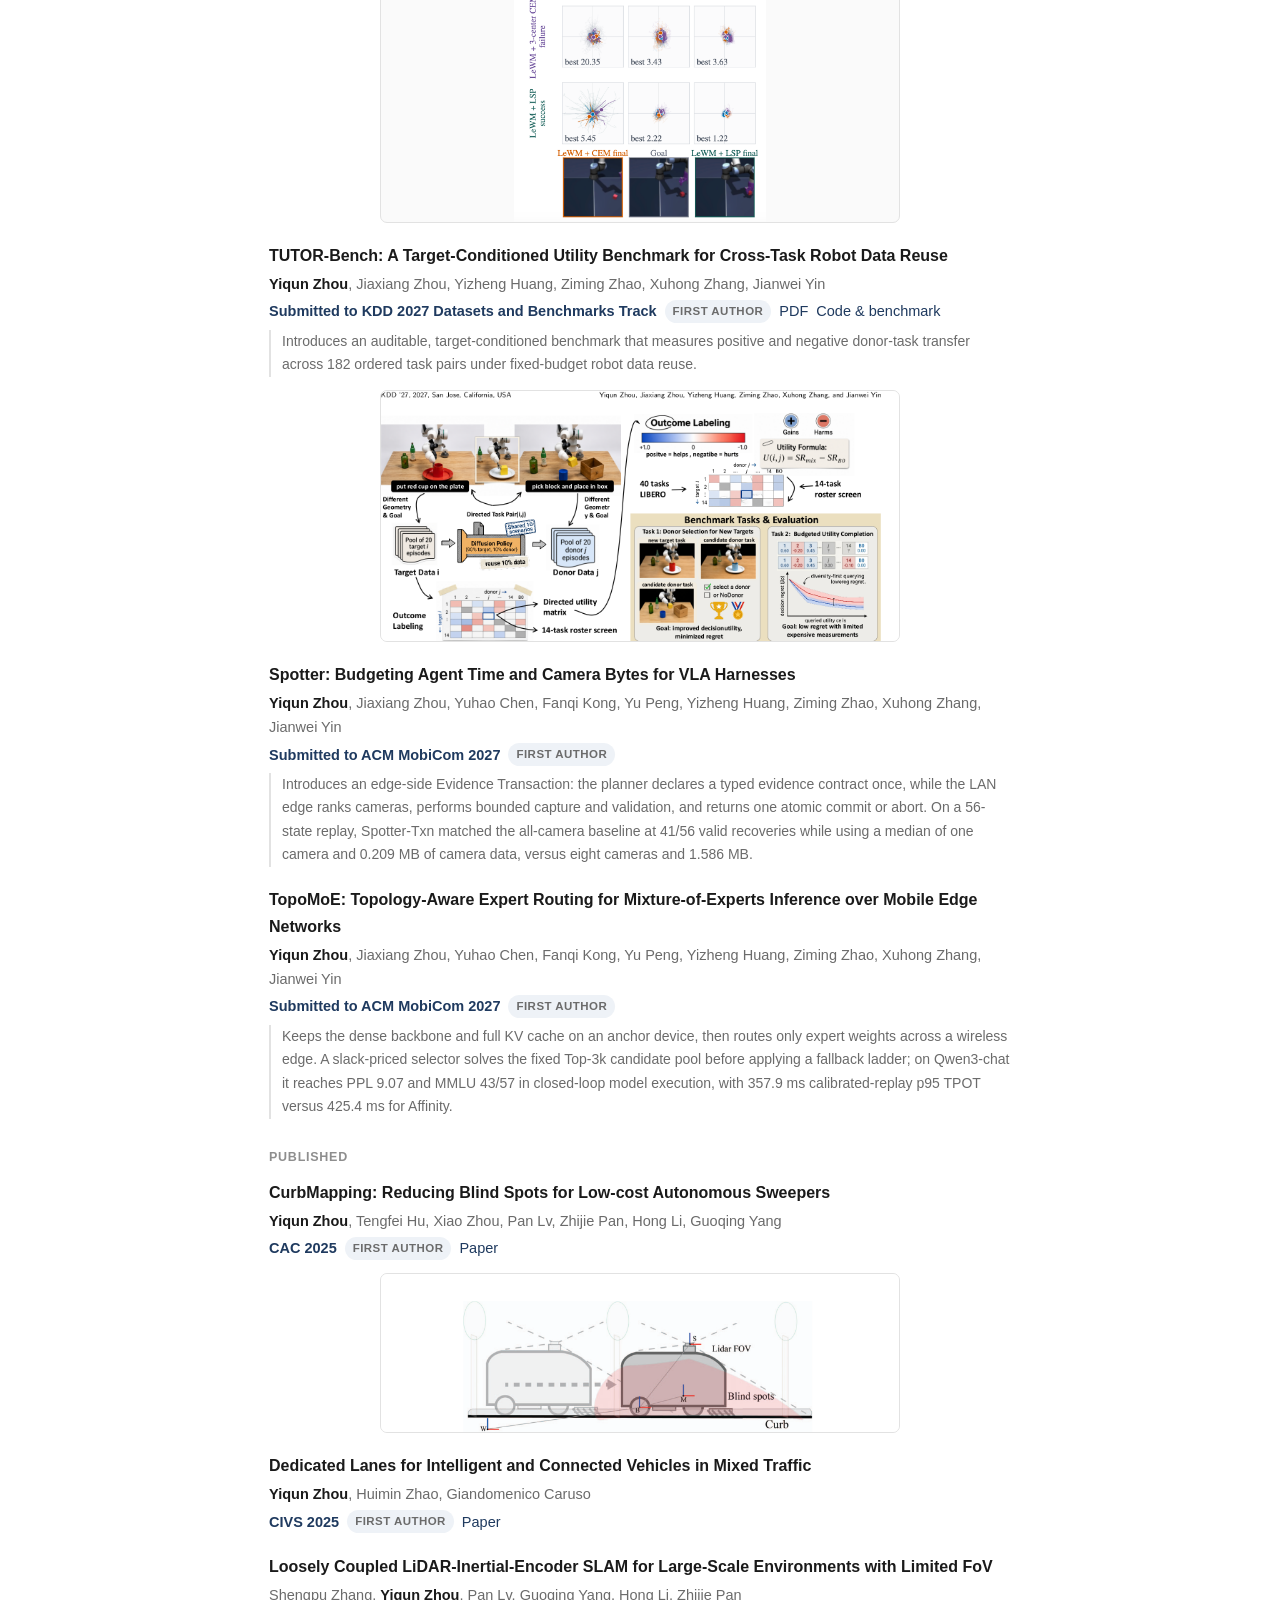
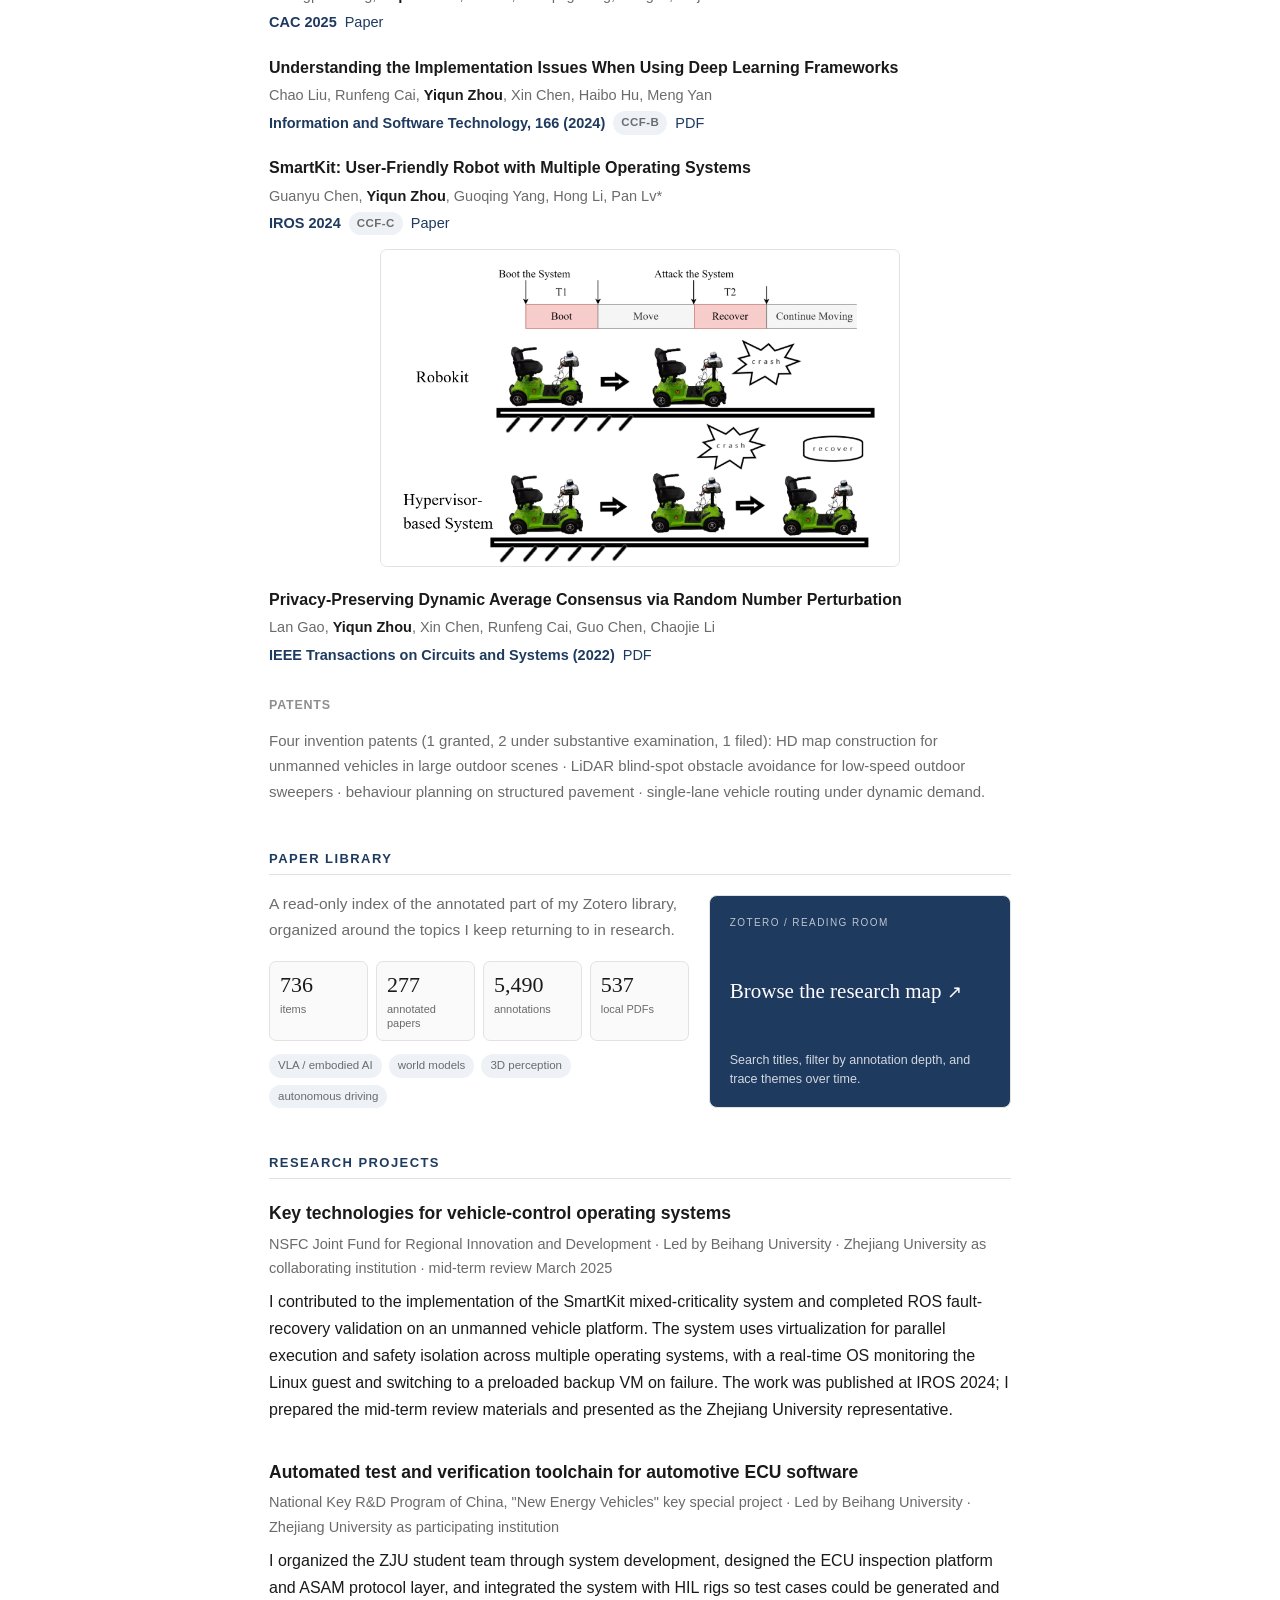
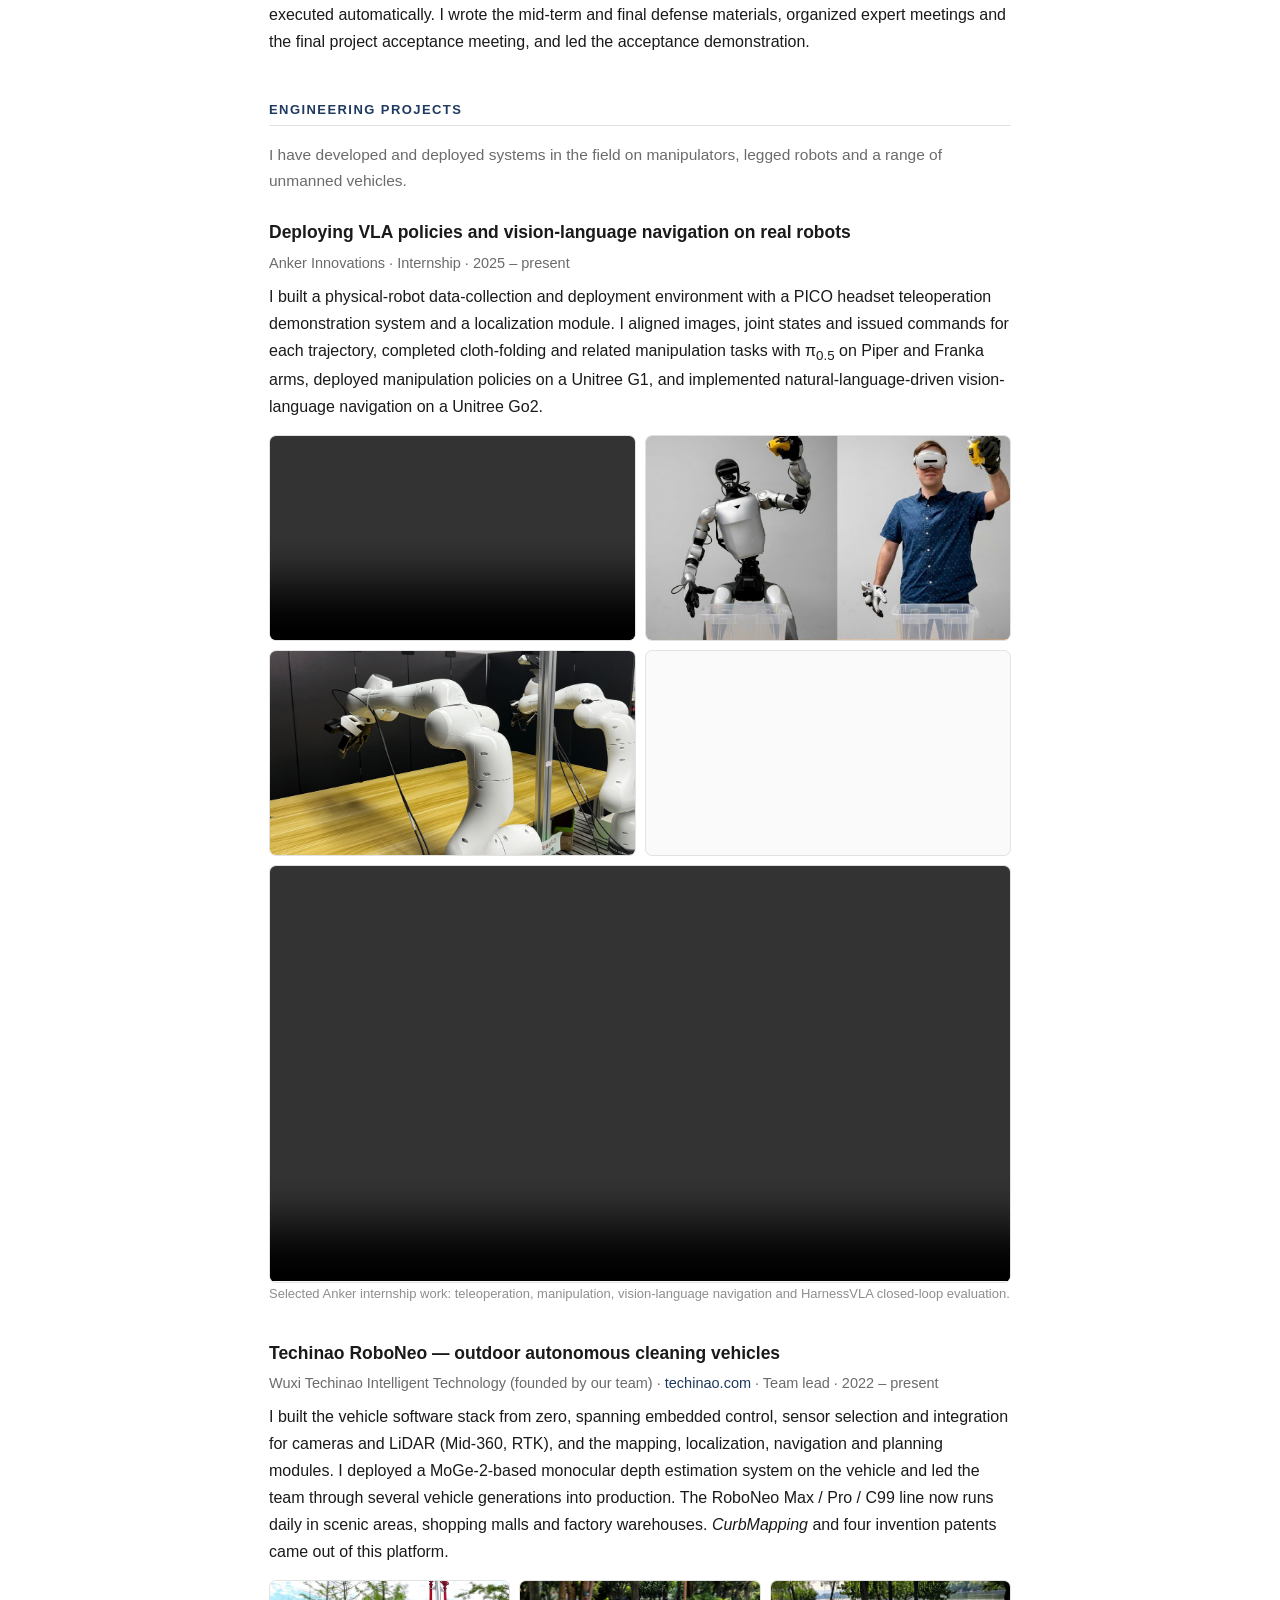
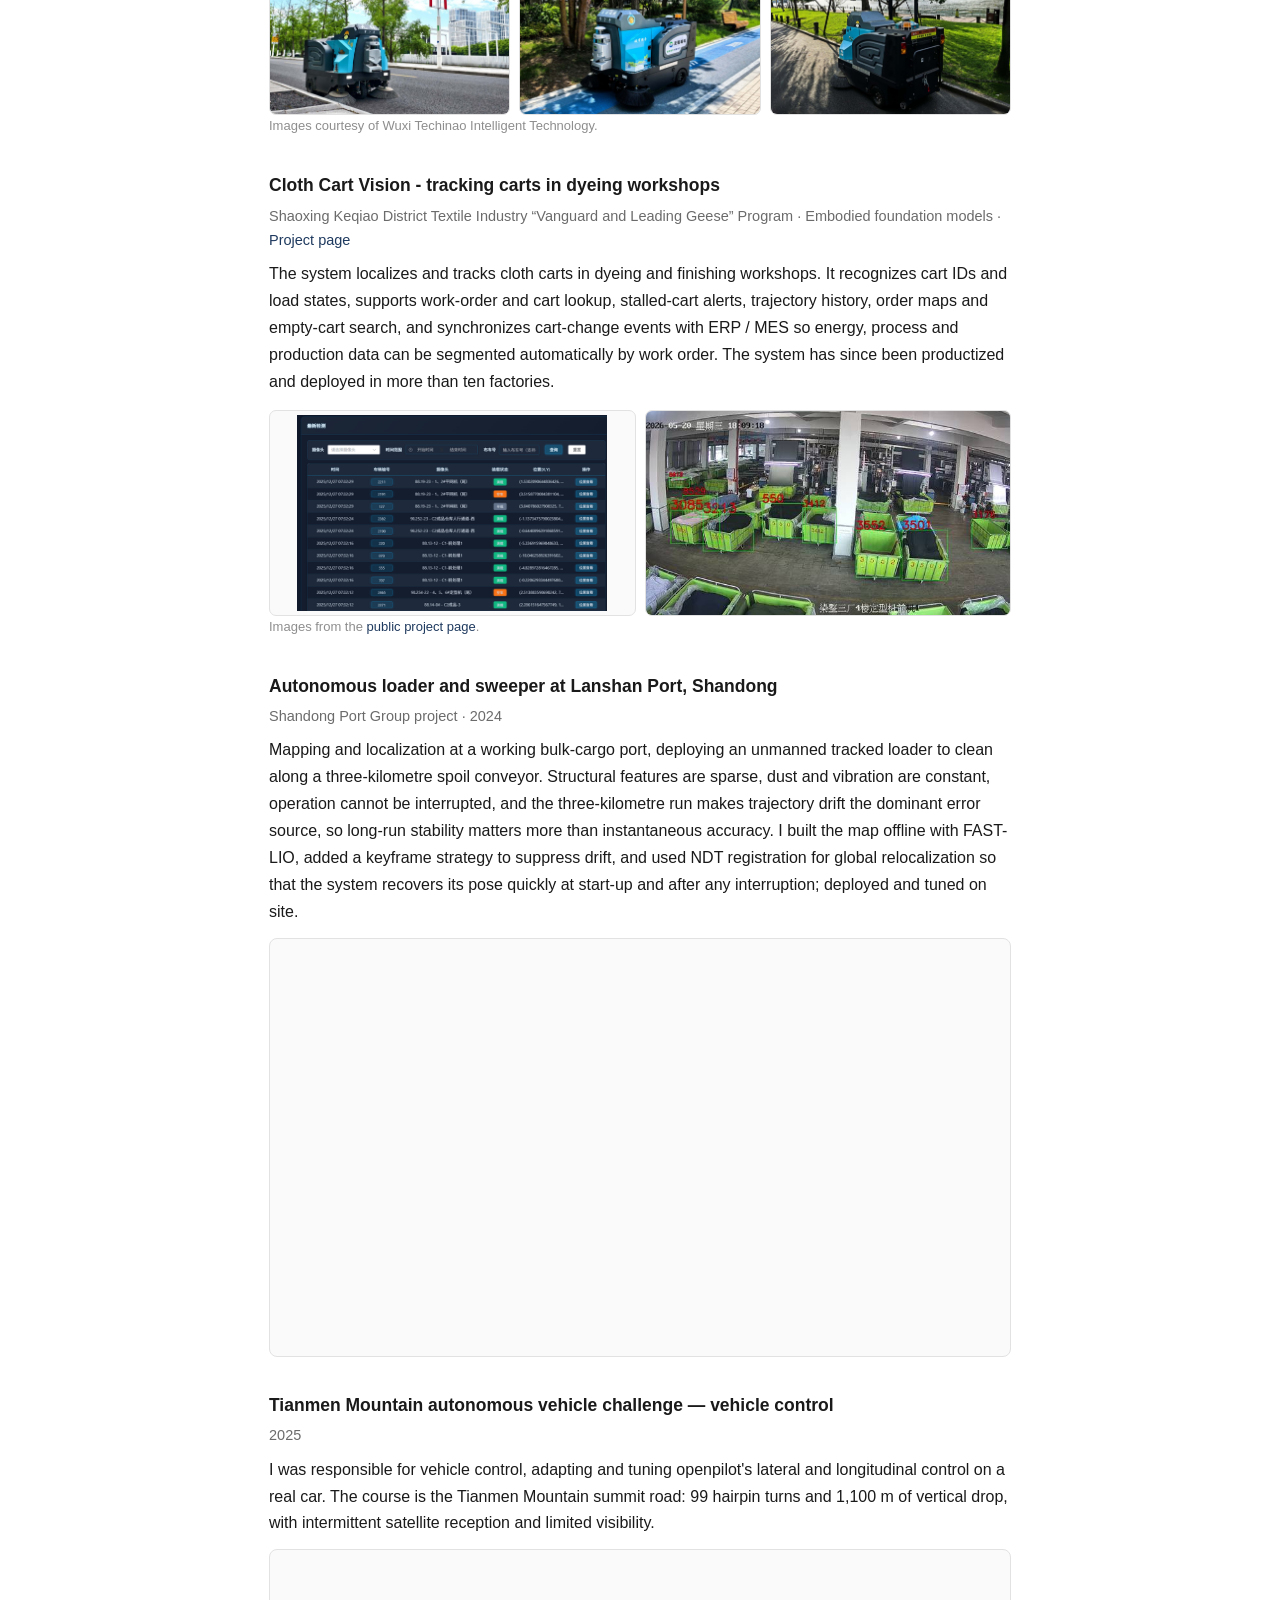
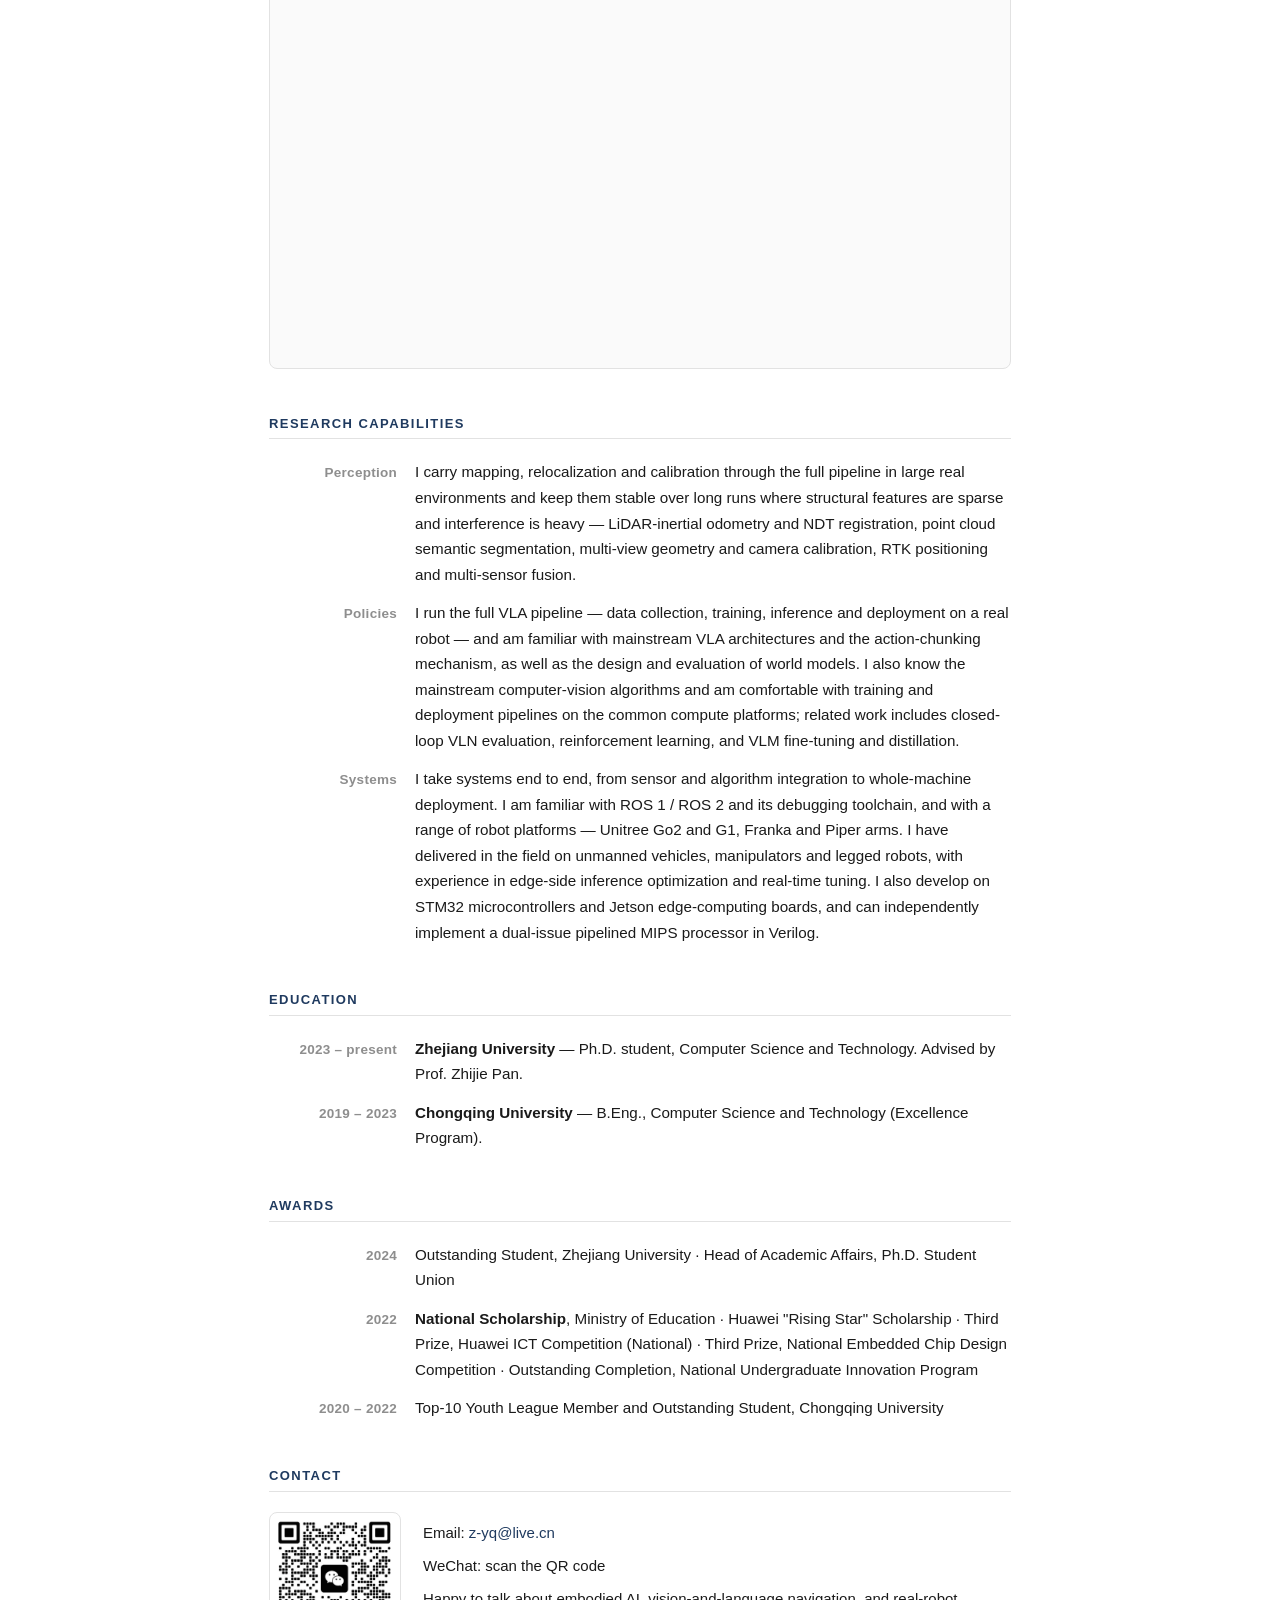
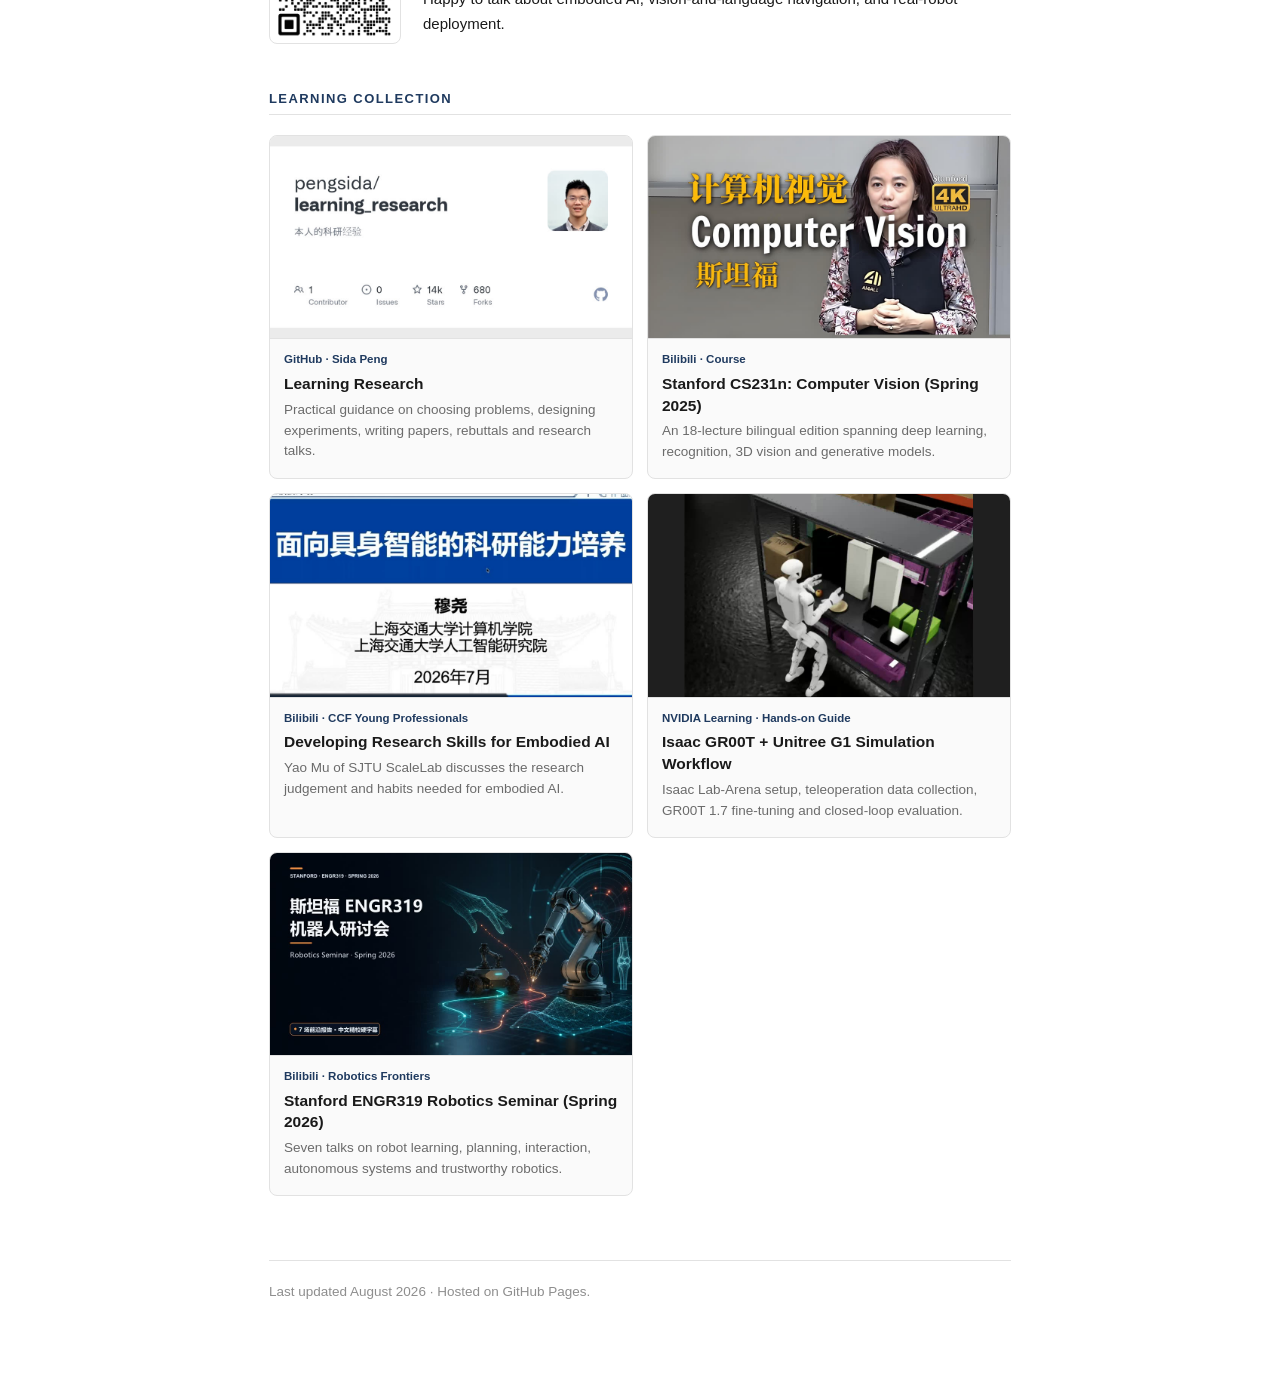
==== commit 093889e4: "Link RouteGuide OpenReview page" ====
--- a/index.html
+++ b/index.html
@@ -64,6 +64,7 @@
       Jiaxiang Zhou, Yizheng Huang</span>
     <div class="v"><span class="venue">ACL ARR 2026</span>
       <span class="badge">FIRST AUTHOR</span>
+      <a href="https://openreview.net/forum?id=c7m1fCQiFe" target="_blank" rel="noopener noreferrer">OpenReview</a>
       <a href="routeguide.pdf" download>PDF</a></div>
     <div class="result">Turns one successful egocentric navigation video into depth-aware route memory and uses a lightweight prior to rerank a frozen VLN policy, enabling repeatable route execution without fine-tuning.</div>
     <img class="pub-figure" src="routeguide.png"
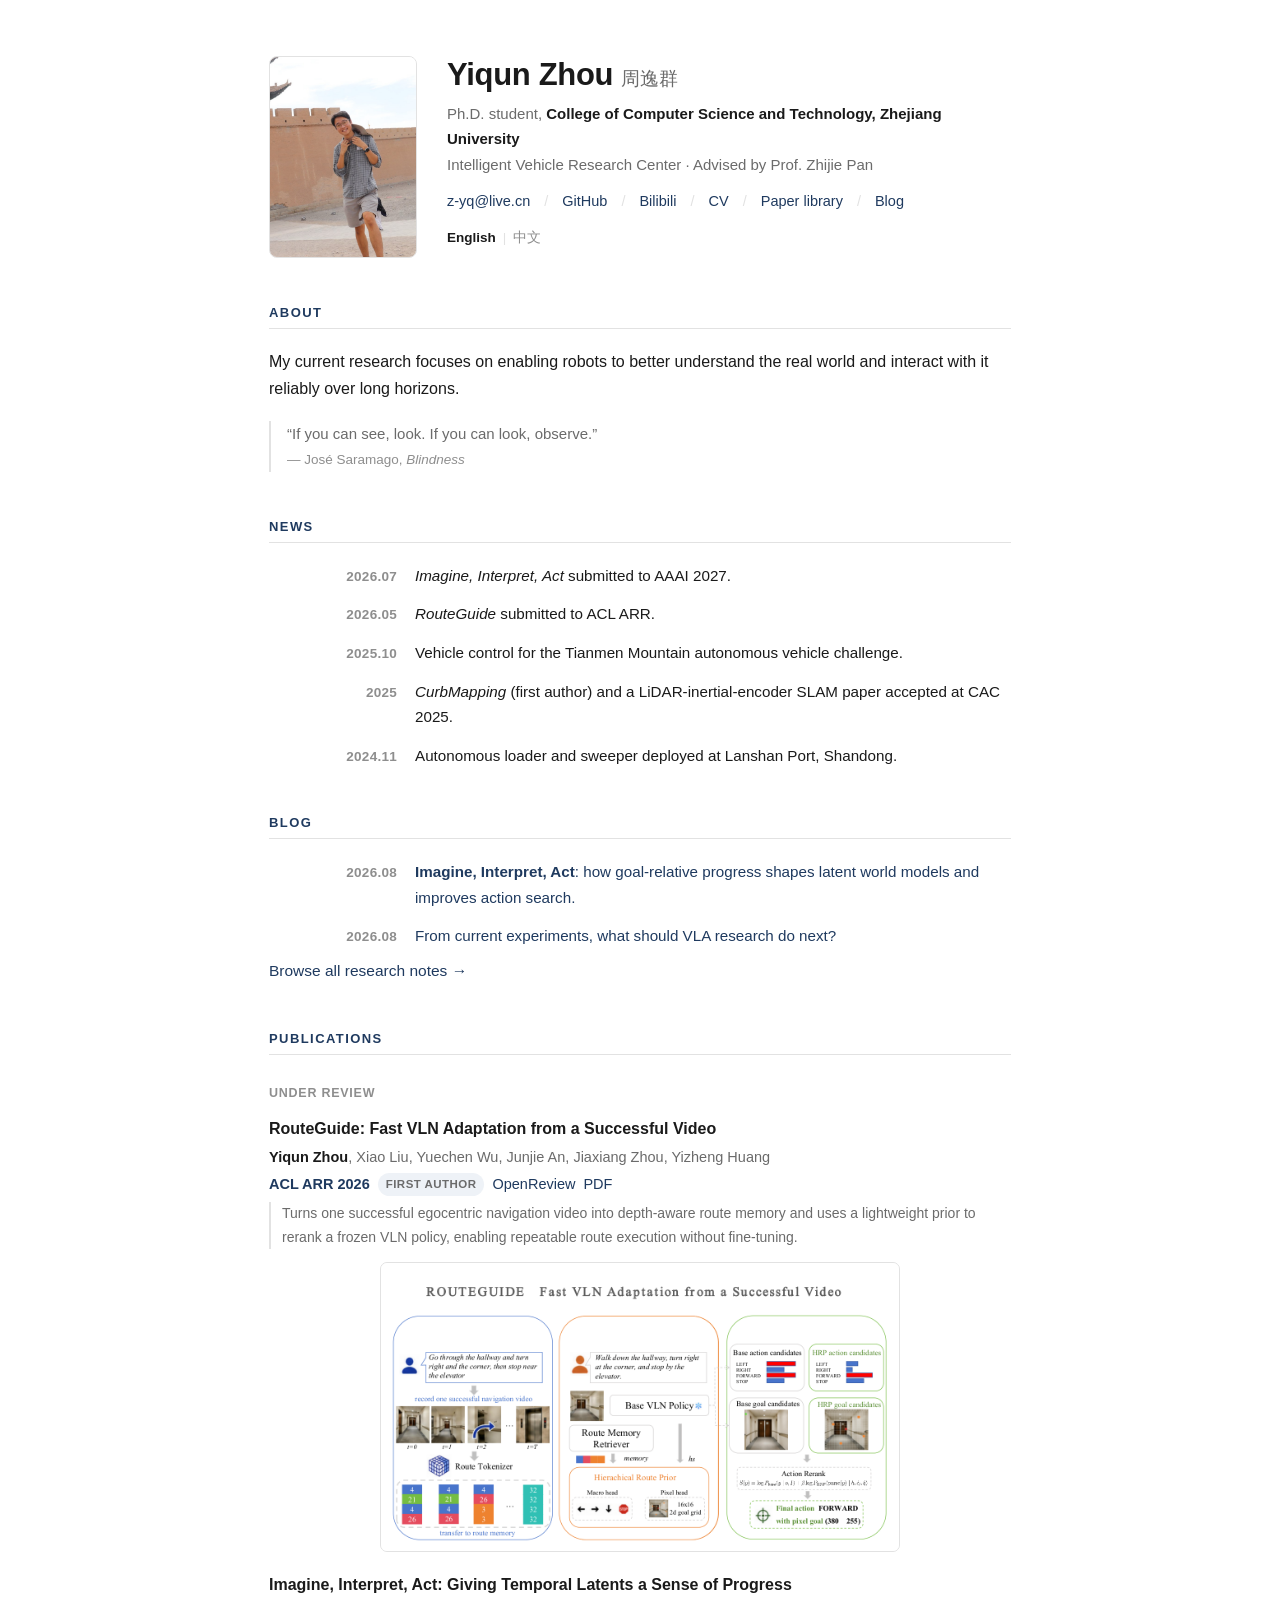
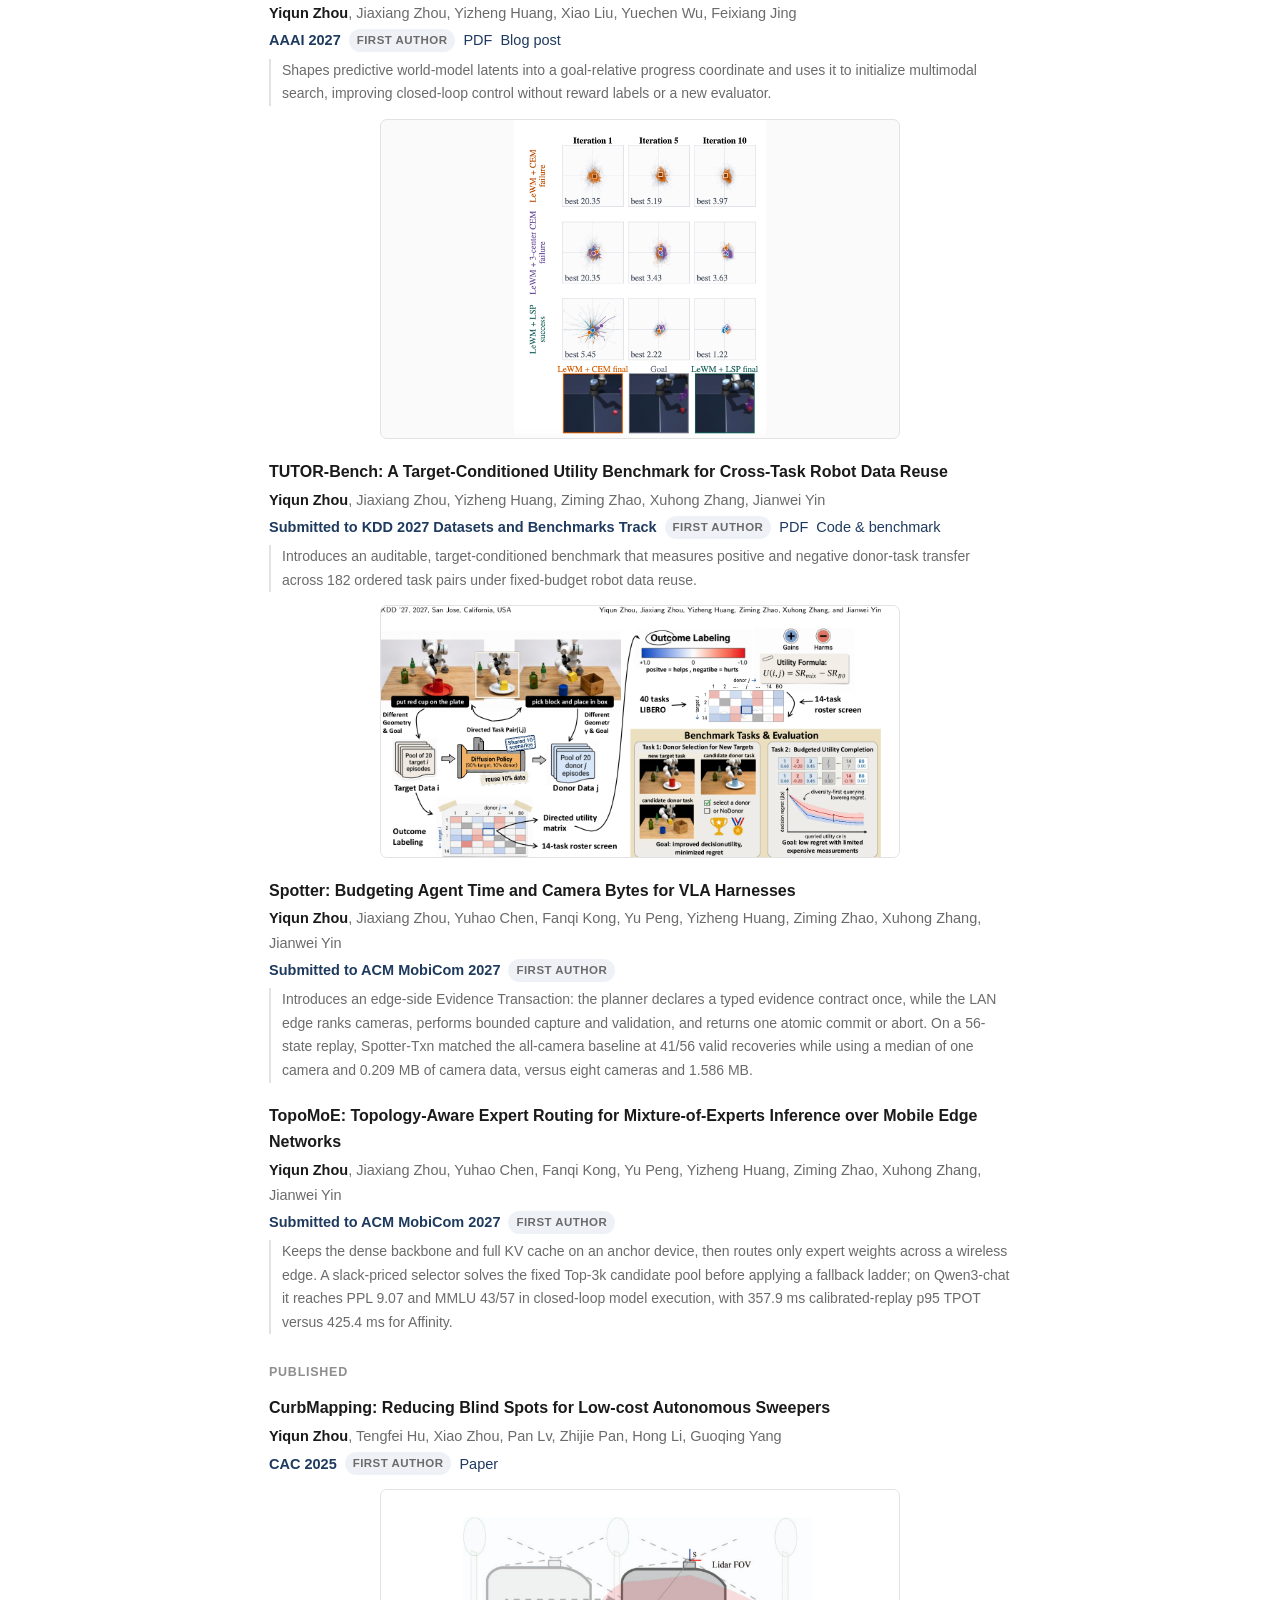
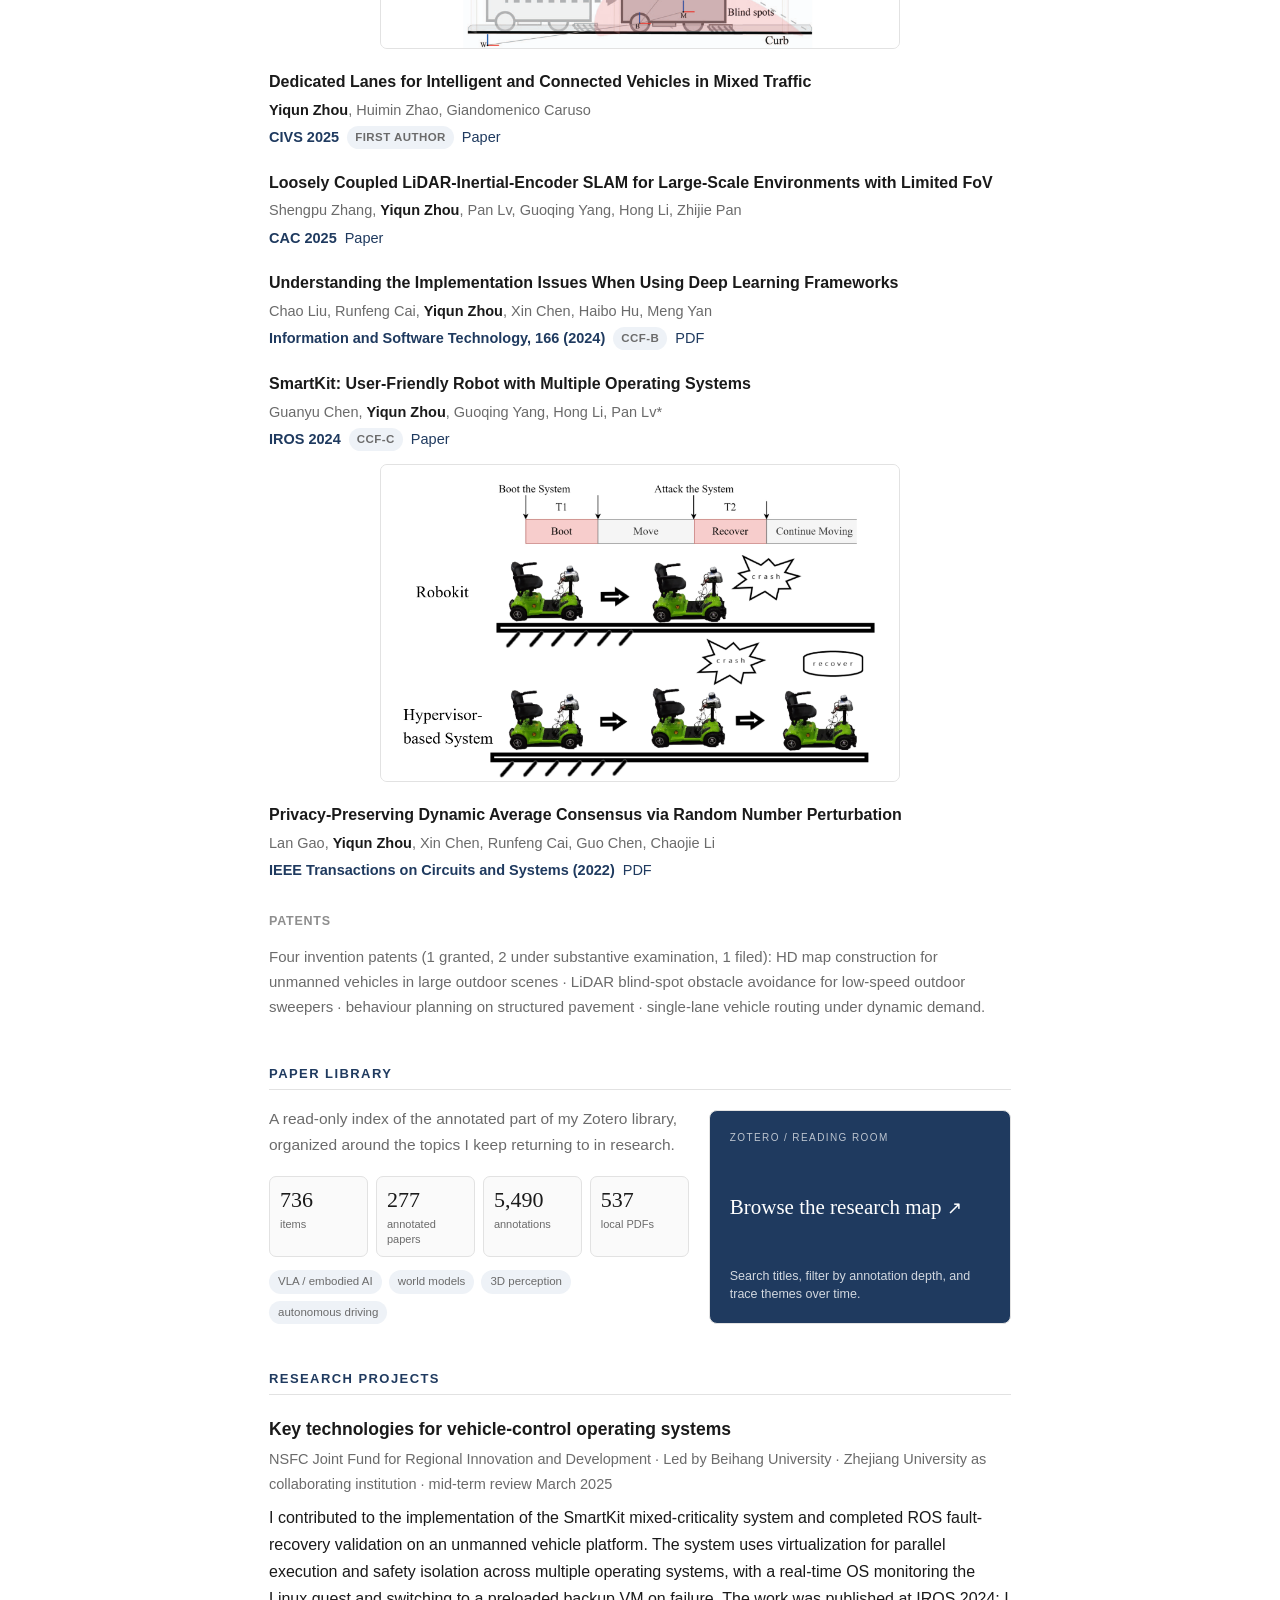
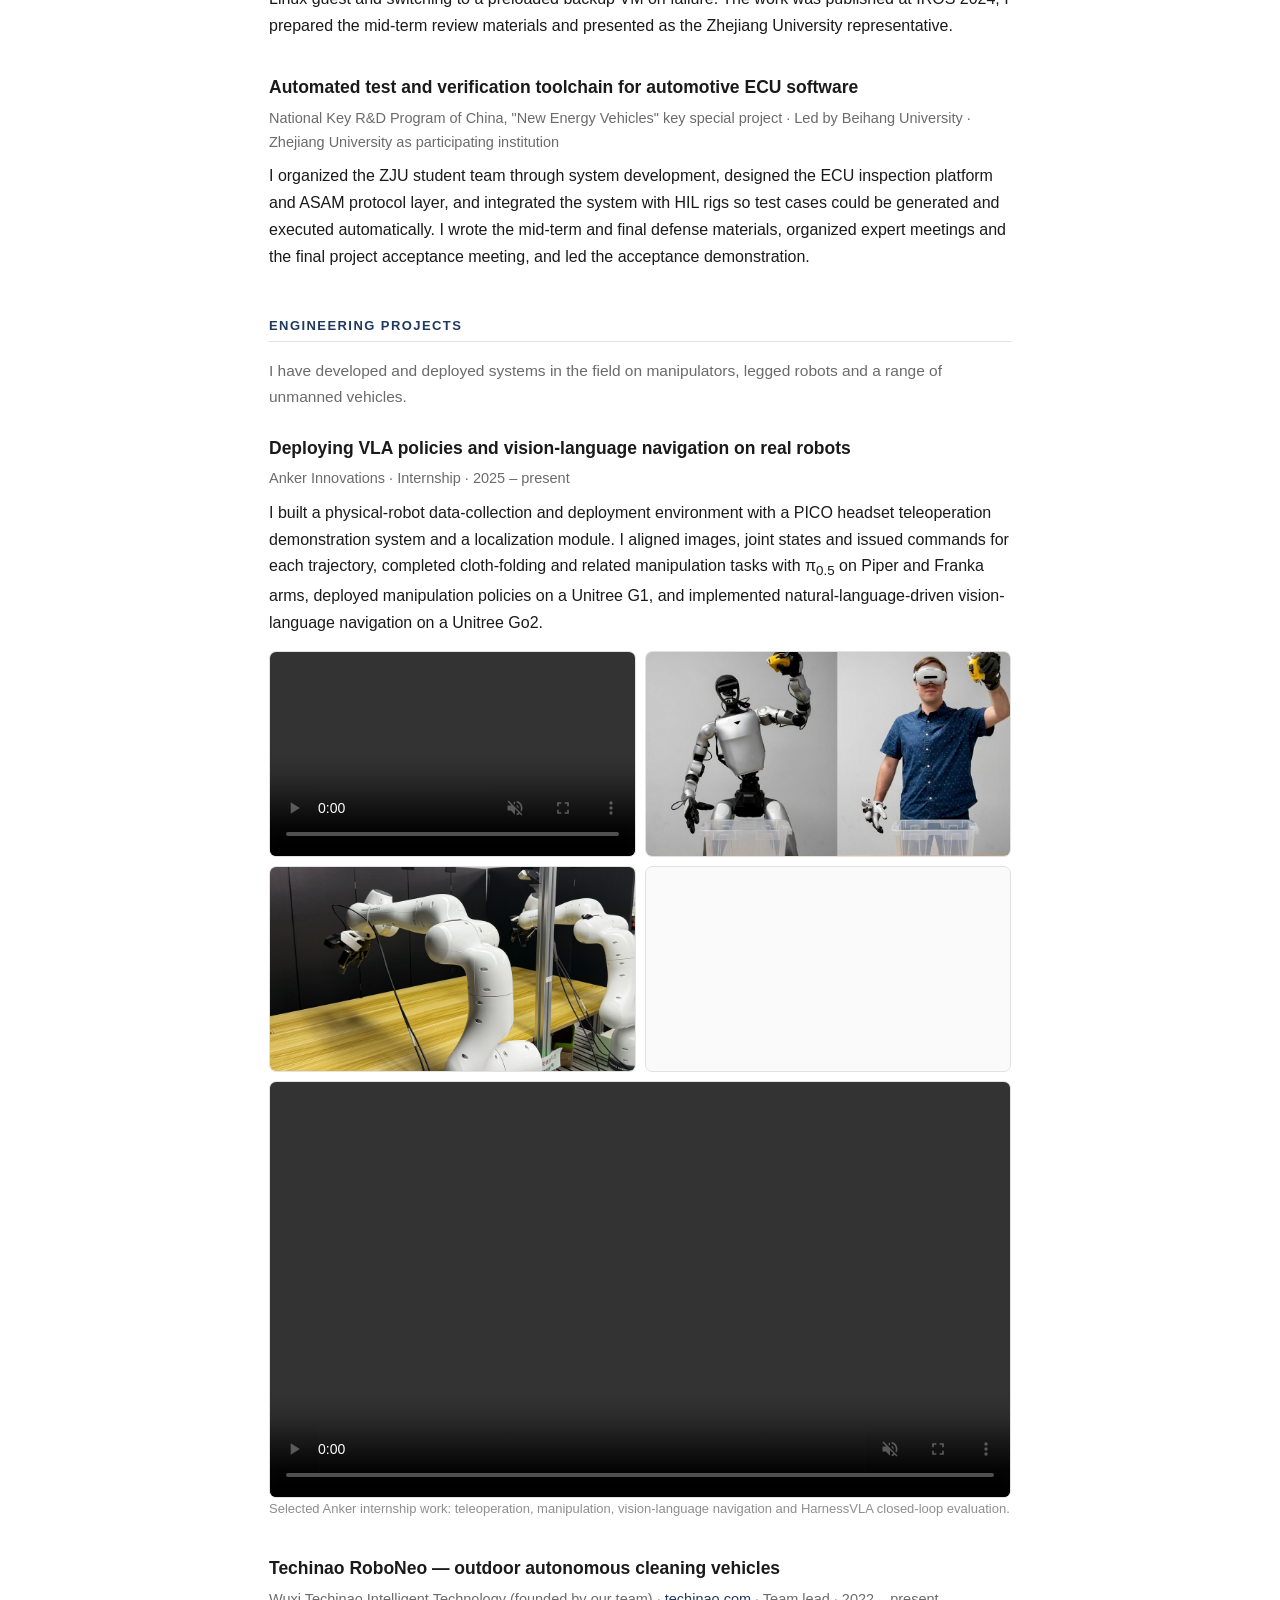
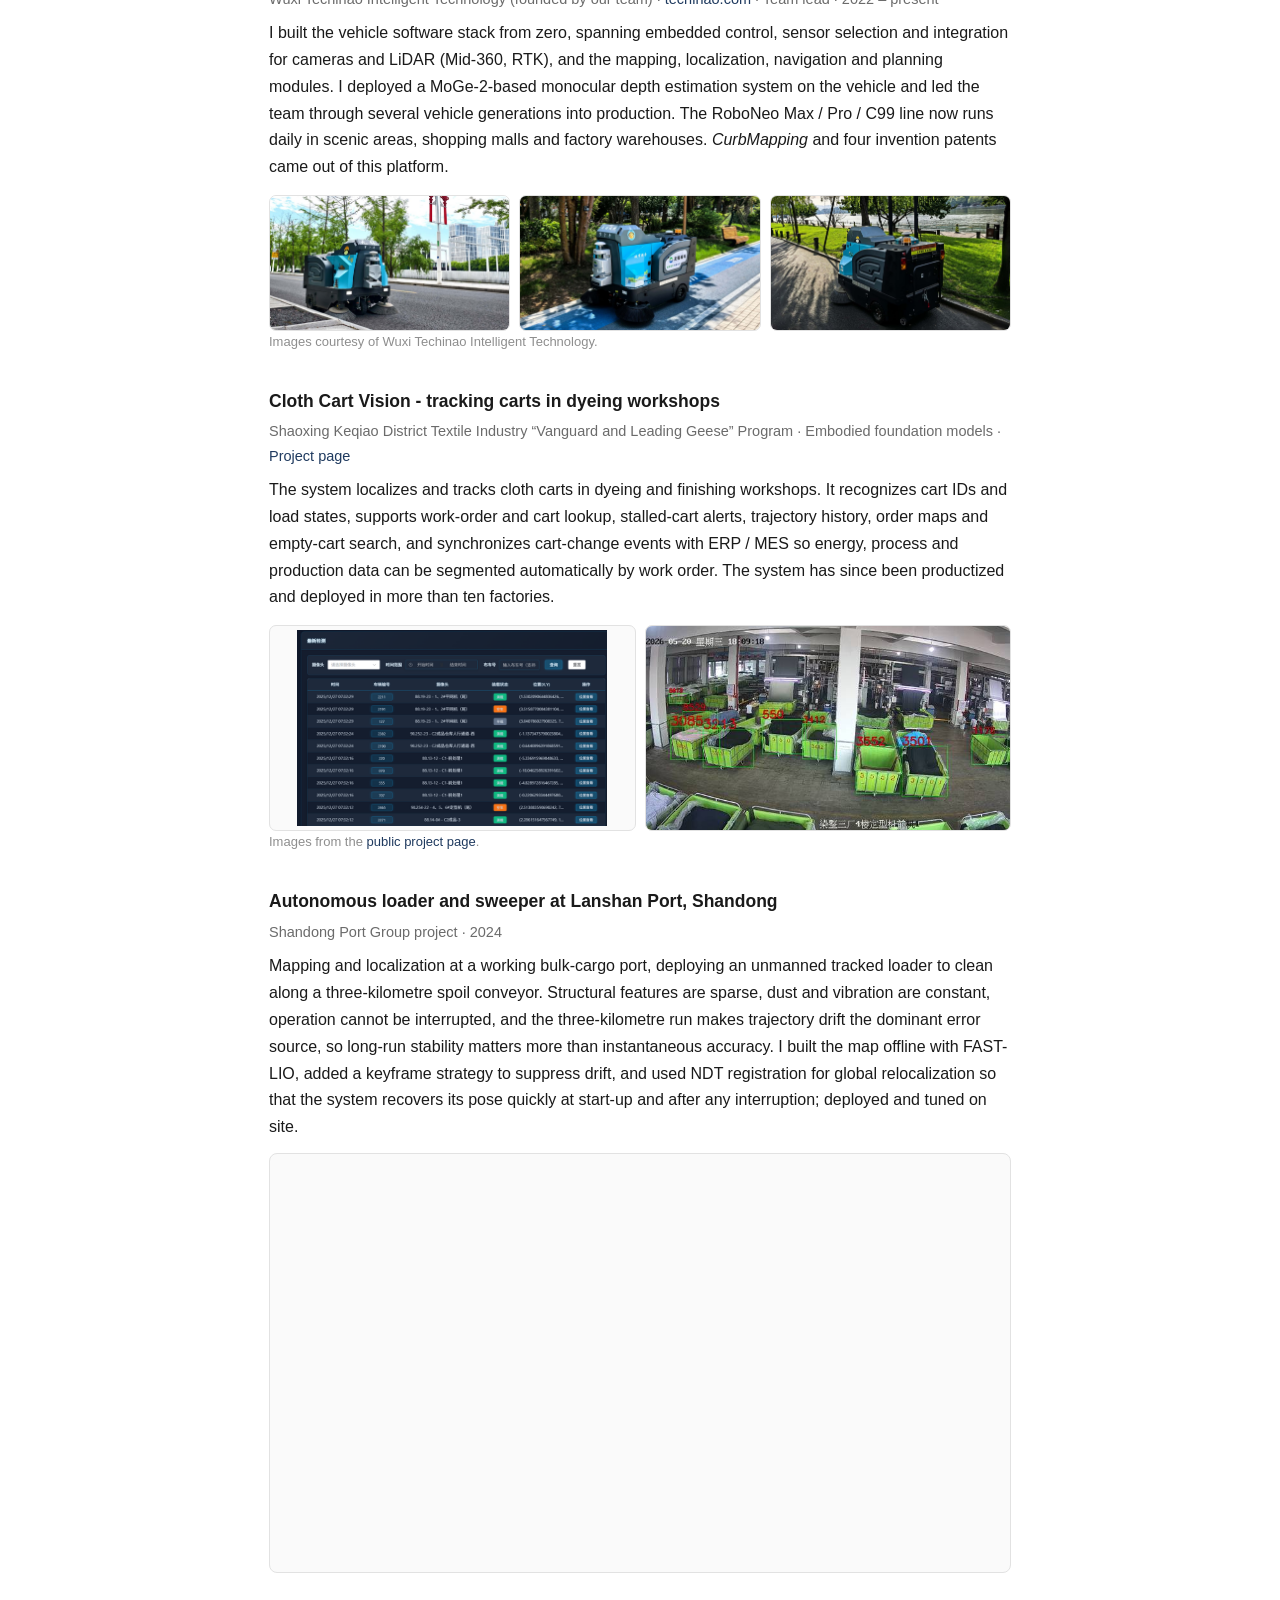
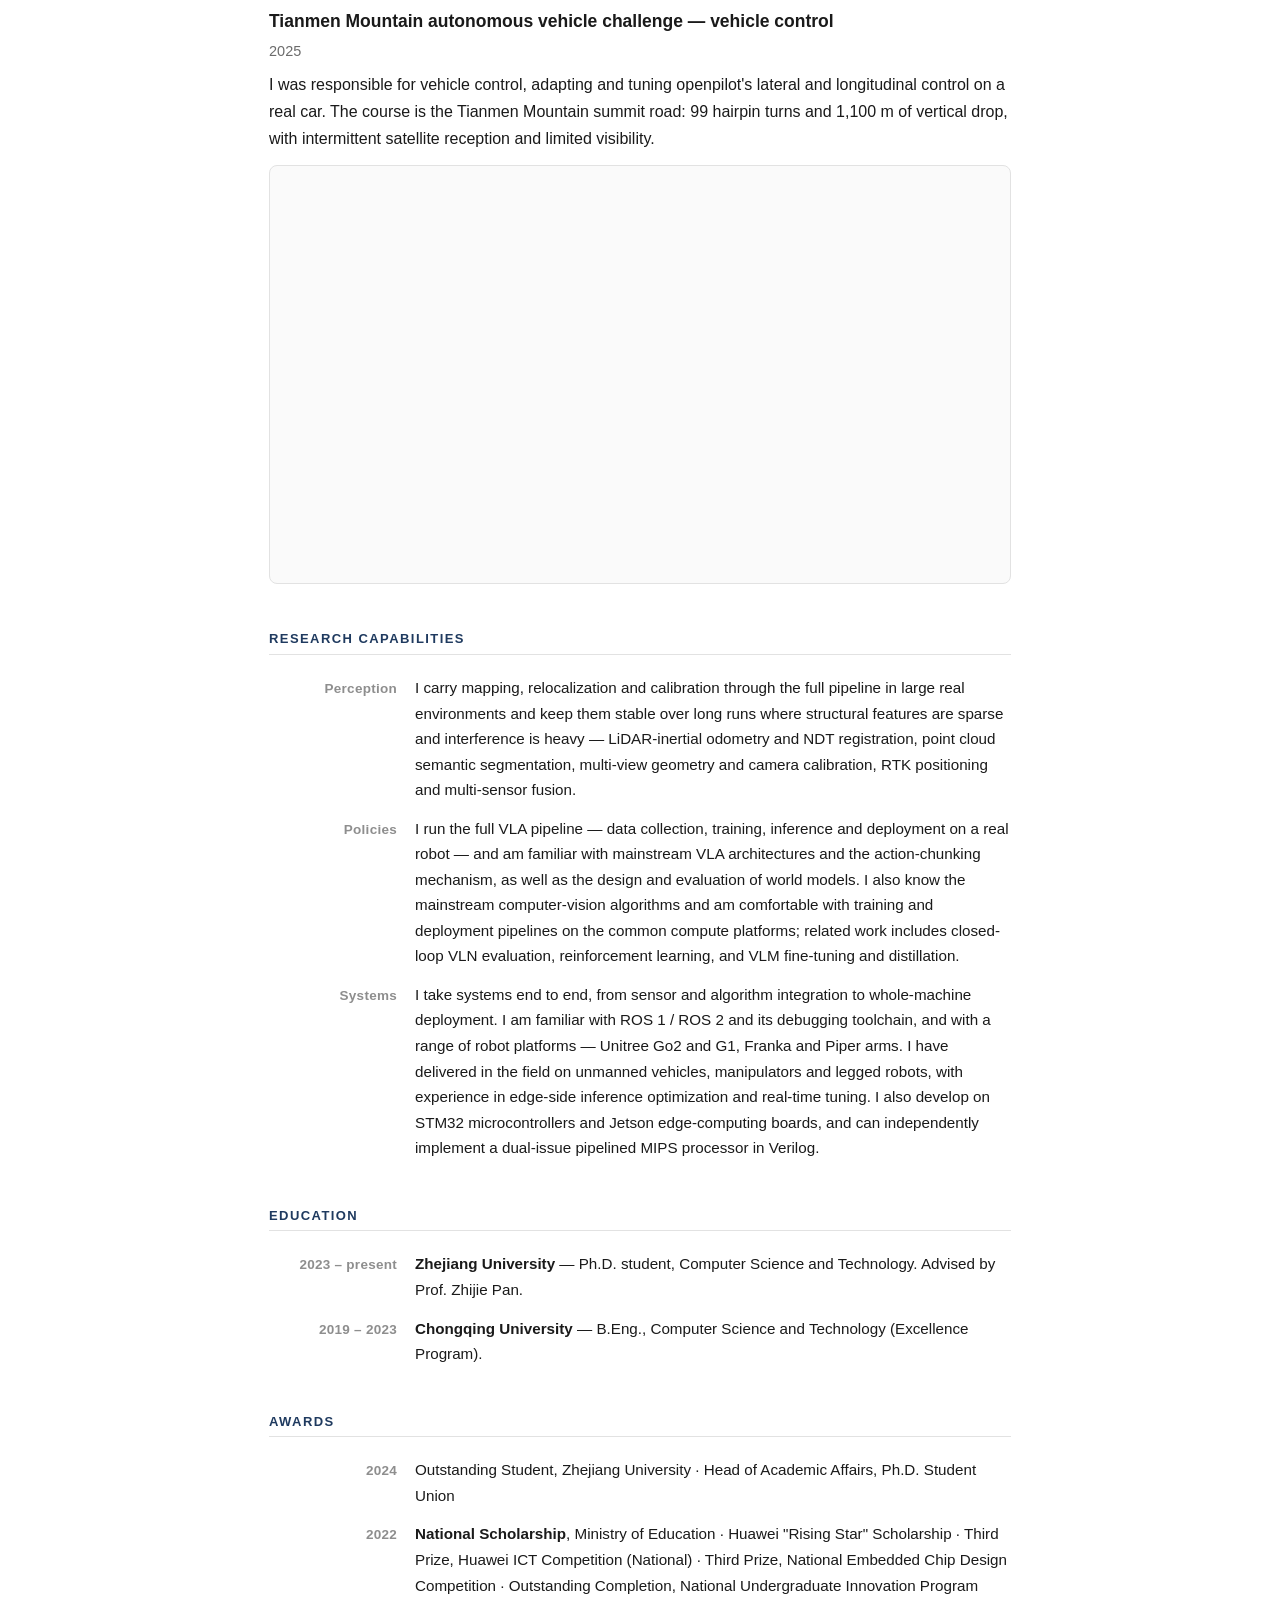
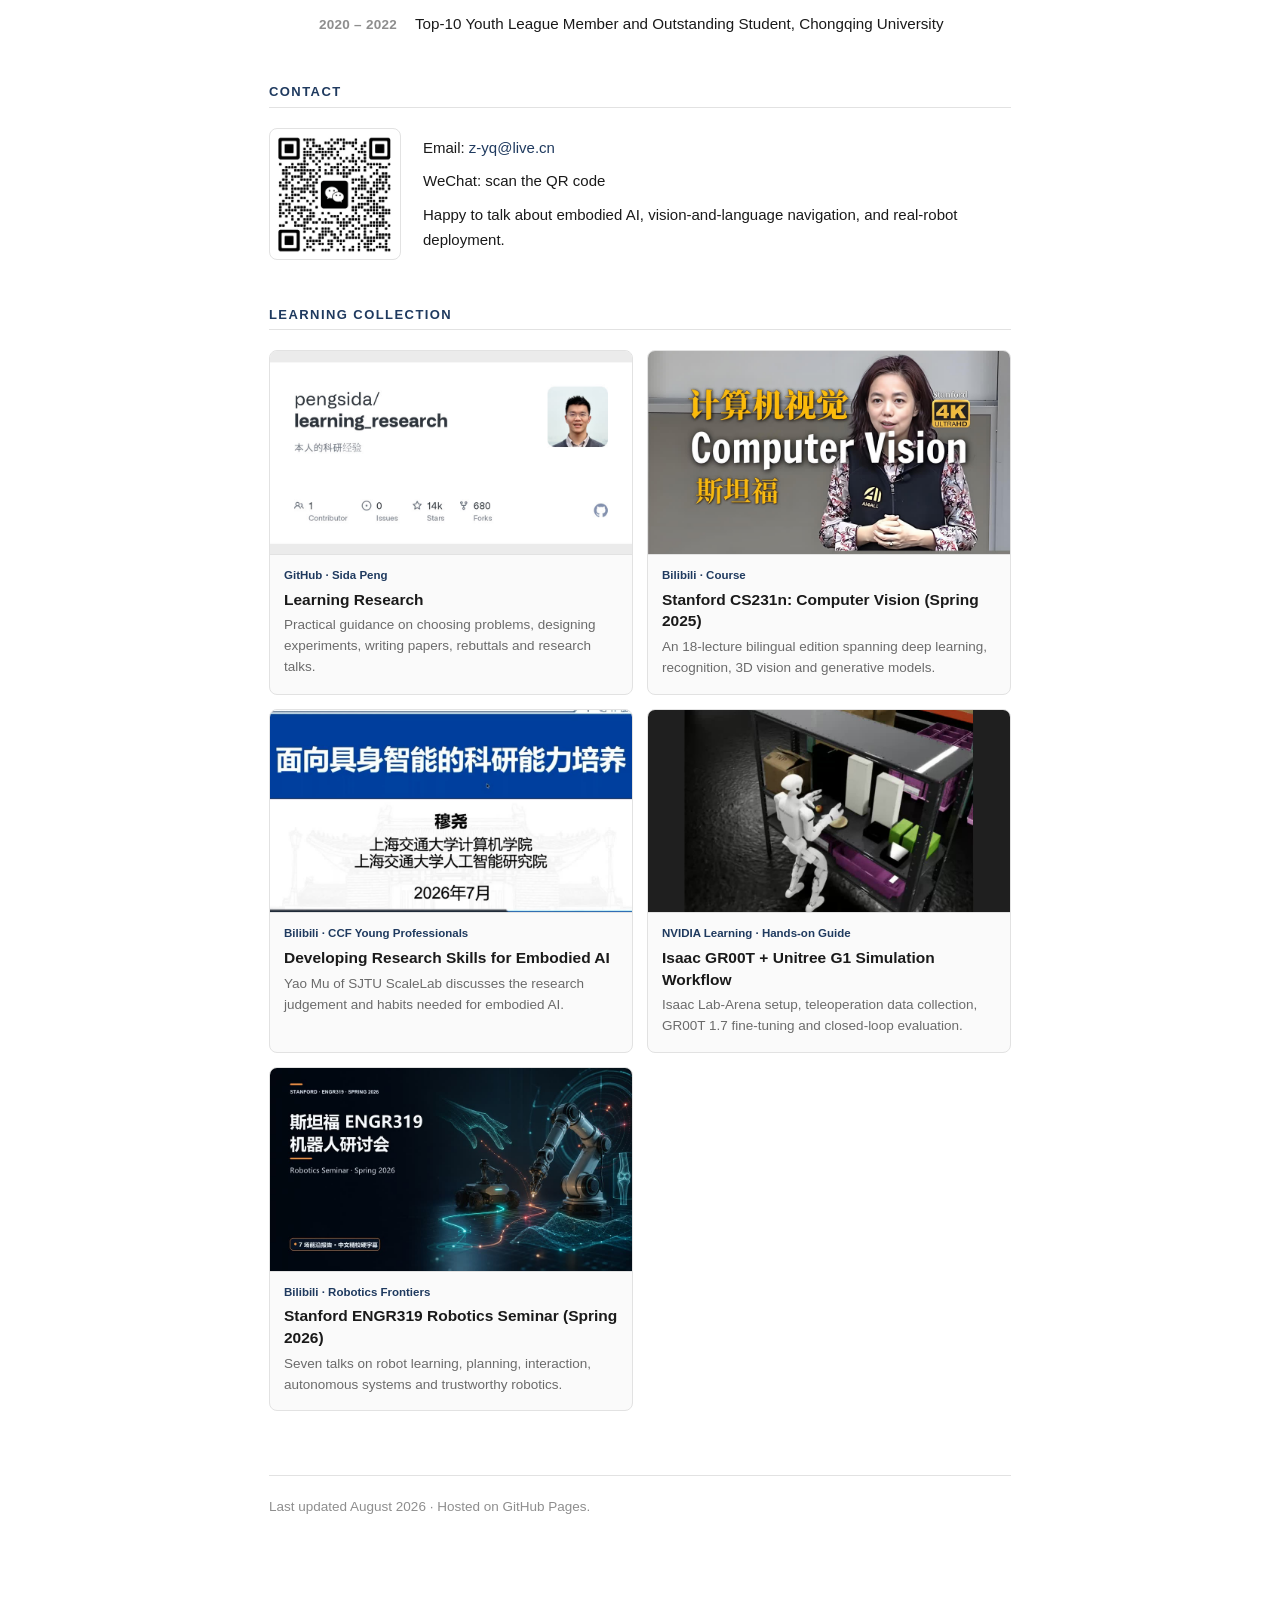
==== commit 83d83609: "Add research blog and LSP article" ====
--- a/index.html
+++ b/index.html
@@ -24,7 +24,8 @@
       <a href="https://github.com/yqzhou886">GitHub</a><span>/</span>
       <a href="https://space.bilibili.com/53309716">Bilibili</a><span>/</span>
       <a href="cv-en.pdf">CV</a><span>/</span>
-      <a href="library.html">Paper library</a>
+      <a href="library.html">Paper library</a><span>/</span>
+      <a href="blog.html">Blog</a>
     </div>
     <div class="langsw"><a href="index.html" class="on">English</a><span>|</span><a href="zh.html" >中文</a></div>
   </div>
@@ -54,6 +55,17 @@
 </section>
 
 <section>
+  <h2>Blog</h2><hr>
+  <div class="row"><div class="k">2026.08</div><div class="v">
+    <a href="imagine-interpret-act-talk.html"><strong>Imagine, Interpret, Act</strong>: how goal-relative progress shapes latent world models and improves action search.</a>
+  </div></div>
+  <div class="row"><div class="k">2026.08</div><div class="v">
+    <a href="vla-next-step.html">From current experiments, what should VLA research do next?</a>
+  </div></div>
+  <p class="lead"><a href="blog.html">Browse all research notes →</a></p>
+</section>
+
+<section>
   <h2>Publications</h2><hr>
 
   <p class="grouplabel">Under review</p>
@@ -79,7 +91,8 @@
       Yuechen Wu, Feixiang Jing</span>
     <div class="v"><span class="venue">AAAI 2027</span>
       <span class="badge">FIRST AUTHOR</span>
-      <a href="imagine-interpret-act.pdf" download>PDF</a></div>
+      <a href="imagine-interpret-act.pdf" download>PDF</a>
+      <a href="imagine-interpret-act-talk.html">Blog post</a></div>
     <div class="result">Shapes predictive world-model latents into a goal-relative progress coordinate and uses it to initialize multimodal search, improving closed-loop control without reward labels or a new evaluator.</div>
     <img class="pub-figure" src="imagine-interpret-act.png"
       alt="Qualitative visual-control comparison across LeWM, CEM and LSP iterations"
